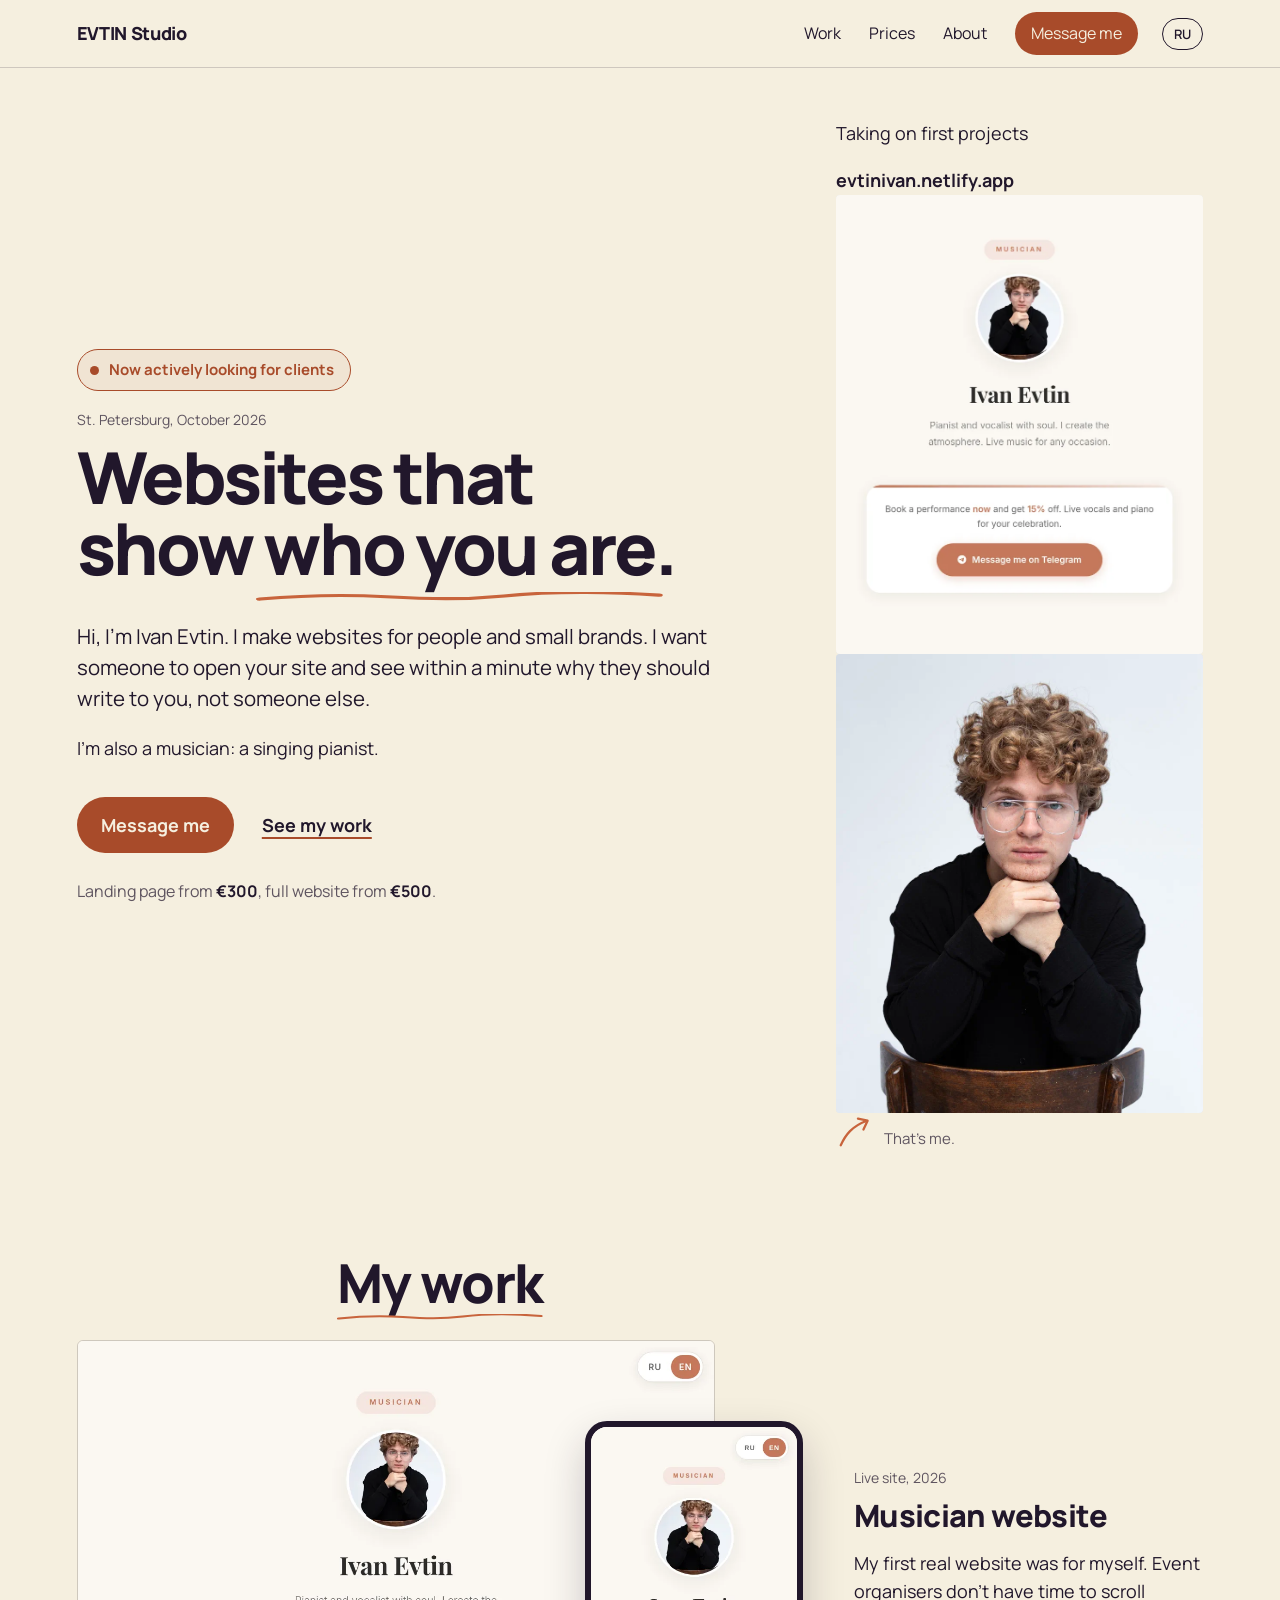
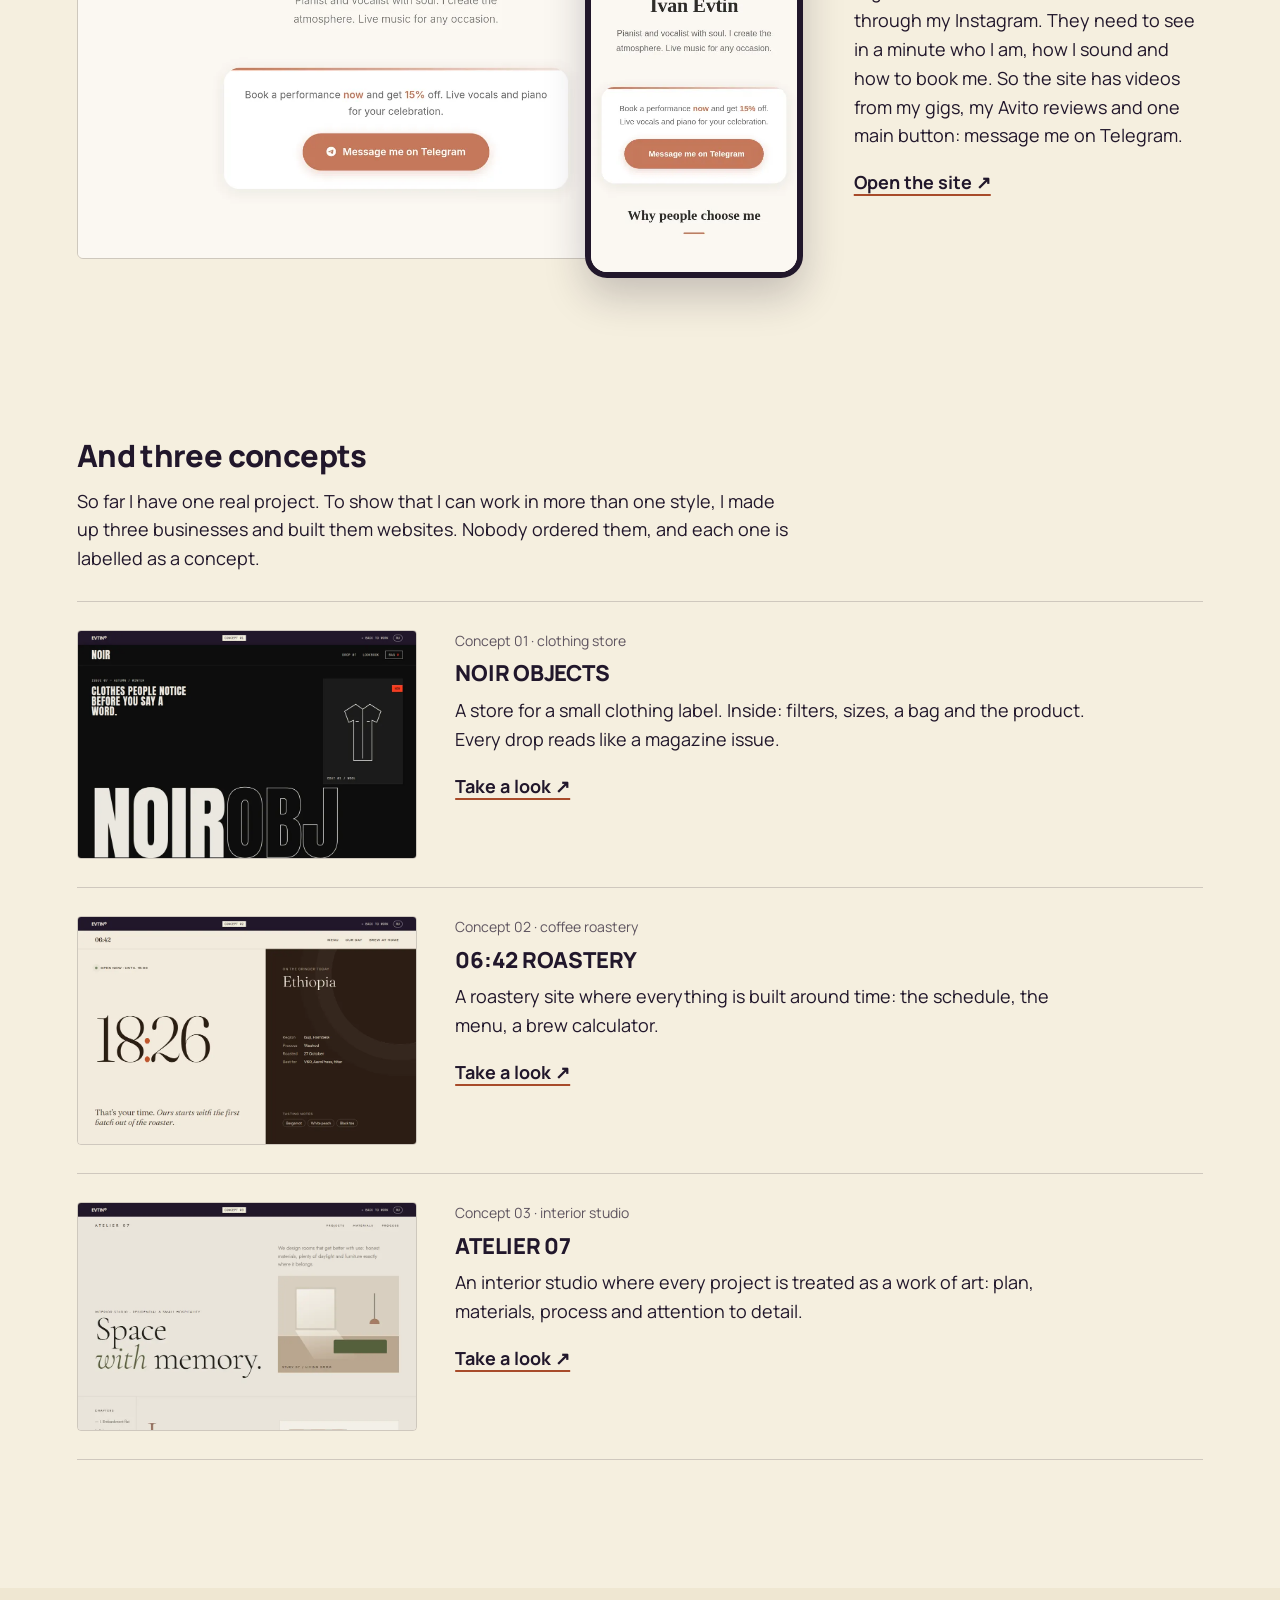
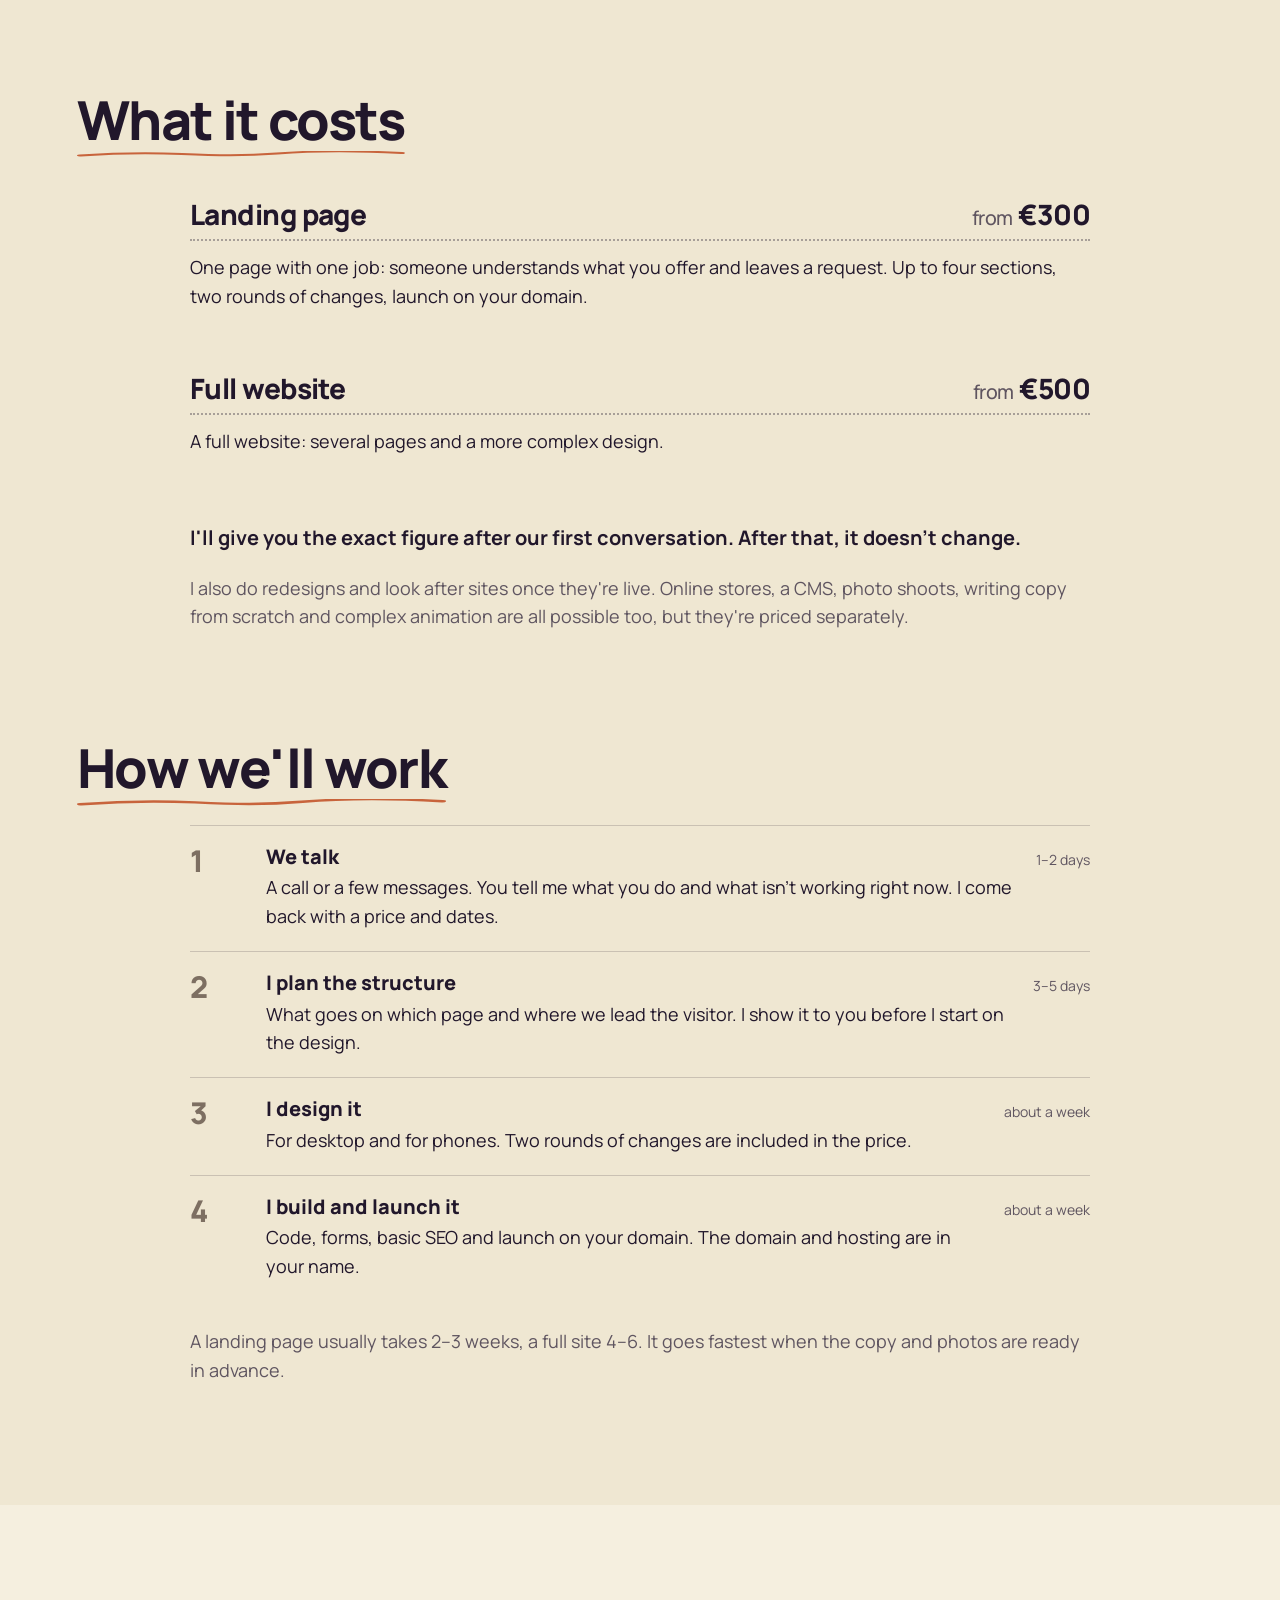
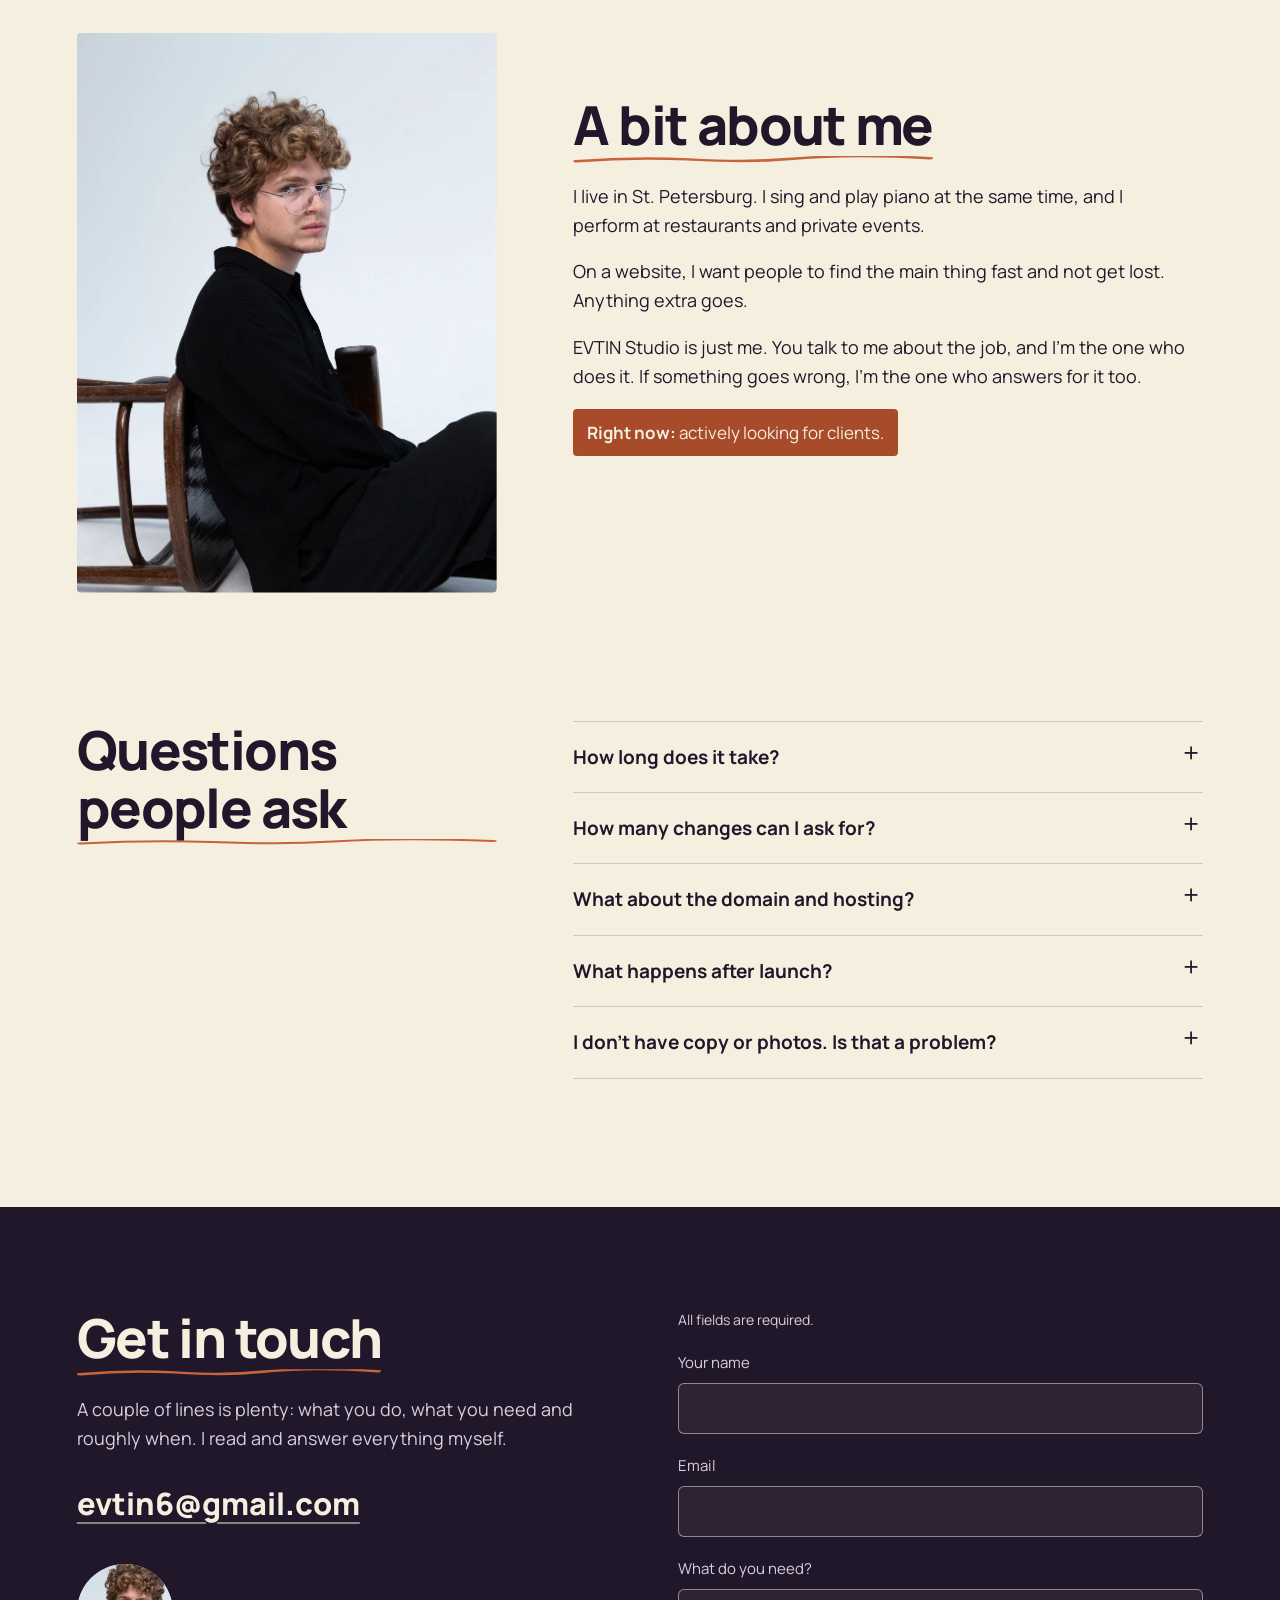
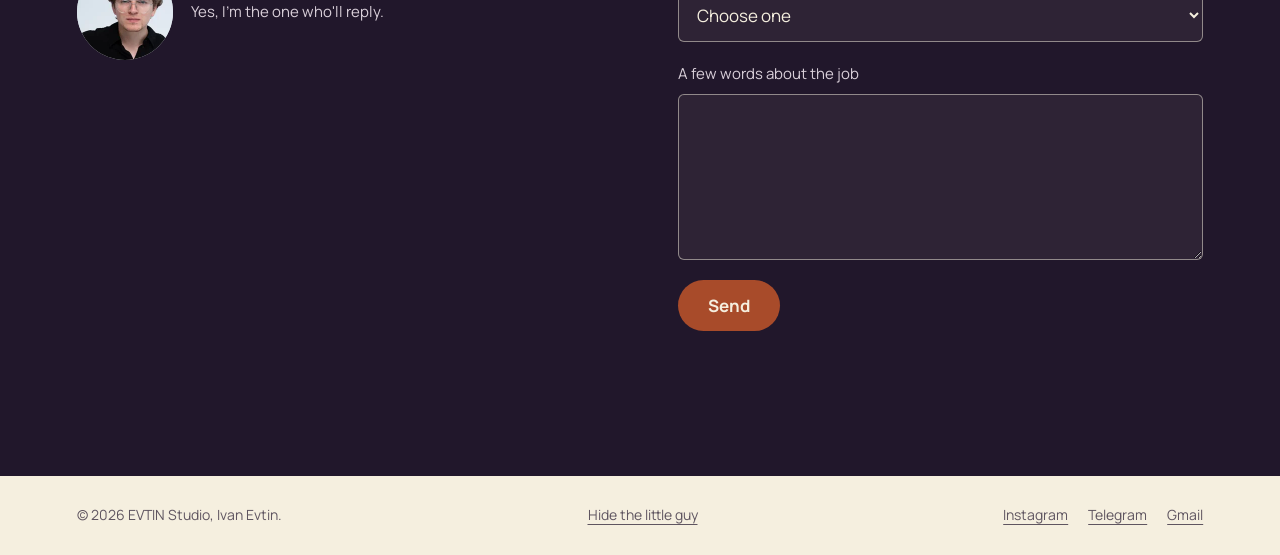
==== index.html @ 1f5f0086 "Merge branch 'claude/studio-audit-fixes' into claude/bold-redesign" ====
<!doctype html>
<html lang="en">
<head>
<meta charset="utf-8"><meta name="viewport" content="width=device-width,initial-scale=1">
<meta name="description" content="Independent web design studio of Ivan Evtin. Landing pages from €300, multi-page websites from €500. I do everything myself, from structure to code.">
<meta name="theme-color" content="#1a1222">
<meta property="og:type" content="website"><meta property="og:site_name" content="EVTIN Studio"><meta property="og:locale" content="en_US"><meta property="og:locale:alternate" content="ru_RU"><meta property="og:title" content="EVTIN Studio — Ivan Evtin"><meta property="og:description" content="Distinctive websites for people and small brands. Strategy, design and code by one person."><meta property="og:url" content="https://evtinstudio.netlify.app/">
<meta property="og:image" content="https://evtinstudio.netlify.app/assets/og.png"><meta property="og:image:width" content="1200"><meta property="og:image:height" content="630"><meta property="og:image:alt" content="EVTIN Studio: Websites that show who you are. Ivan Evtin, web design and development">
<meta name="twitter:card" content="summary_large_image"><meta name="twitter:image" content="https://evtinstudio.netlify.app/assets/og.png">
<link rel="canonical" href="https://evtinstudio.netlify.app/">
<title>EVTIN Studio — Web Design &amp; Landing Pages by Ivan Evtin</title>
<link rel="icon" href="data:image/svg+xml,%3Csvg xmlns='http://www.w3.org/2000/svg' viewBox='0 0 32 32'%3E%3Crect width='32' height='32' rx='6' fill='%2321172b'/%3E%3Ctext x='16' y='23' font-family='Arial' font-weight='800' font-size='20' text-anchor='middle' fill='%23f5efdf'%3EE%3C/text%3E%3C/svg%3E">
<link rel="preload" href="fonts/manrope-normal-latin-cf48e3.woff2" as="font" type="font/woff2" crossorigin>
<link rel="stylesheet" href="styles.css">
<script type="application/ld+json">{"@context":"https://schema.org","@graph":[{"@type":"WebSite","@id":"https://evtinstudio.netlify.app/#website","url":"https://evtinstudio.netlify.app/","name":"EVTIN Studio","inLanguage":"en","publisher":{"@id":"https://evtinstudio.netlify.app/#studio"}},{"@type":"Person","@id":"https://evtinstudio.netlify.app/#ivan","name":"Ivan Evtin","jobTitle":"Web designer and developer","image":"https://evtinstudio.netlify.app/assets/ivan-03.webp","url":"https://evtinstudio.netlify.app/","worksFor":{"@id":"https://evtinstudio.netlify.app/#studio"},"sameAs":["https://www.instagram.com/evtinivan","https://t.me/video_s_meropriyatiy","https://evtinivan.netlify.app/"]},{"@type":"ProfessionalService","@id":"https://evtinstudio.netlify.app/#studio","name":"EVTIN Studio","url":"https://evtinstudio.netlify.app/","image":"https://evtinstudio.netlify.app/assets/og.png","description":"Independent web design studio. Websites and landing pages for people and small brands. Strategy, design and code by one person.","email":"evtin6@gmail.com","founder":{"@id":"https://evtinstudio.netlify.app/#ivan"},"areaServed":"Worldwide","sameAs":["https://www.instagram.com/evtinivan","https://t.me/video_s_meropriyatiy"],"hasOfferCatalog":{"@type":"OfferCatalog","name":"Web design services","itemListElement":[{"@type":"Offer","name":"Landing page","priceSpecification":[{"@type":"PriceSpecification","minPrice":300,"priceCurrency":"EUR"},{"@type":"PriceSpecification","minPrice":30000,"priceCurrency":"RUB"}],"itemOffered":{"@type":"Service","name":"Landing page design and development"}},{"@type":"Offer","name":"Full website","priceSpecification":[{"@type":"PriceSpecification","minPrice":500,"priceCurrency":"EUR"},{"@type":"PriceSpecification","minPrice":50000,"priceCurrency":"RUB"}],"itemOffered":{"@type":"Service","name":"Website design and development"}}]}}]}</script>
</head>
<body>
<a class="skip" href="#top" data-i18n="nav.skip">Skip to content</a>
<header class="topbar">
<a class="brand" href="#top">EVTIN Studio</a>
<nav class="nav" id="nav" aria-label="Main menu" data-i18n-aria="nav.aria">
<a href="#work" data-i18n="nav.work">Work</a><a href="#prices" data-i18n="nav.pricing">Prices</a><a href="#about" data-i18n="nav.about">About</a>
<a class="nav-cta" href="#contact" data-i18n="nav.contact">Message me</a>
</nav>
<div class="top-actions"><button class="lang" type="button" data-lang-toggle aria-label="RU — Русская версия" lang="ru">RU</button>
<button class="burger" type="button" aria-label="Menu" data-i18n-aria="nav.burger" aria-expanded="false" aria-controls="nav"><span></span><span></span></button></div>
</header>
<main id="top" tabindex="-1">

<section class="intro">
<div class="intro-text">
<p class="hire" data-i18n="hero.hire">Now actively looking for clients</p>
<p class="dateline" data-i18n="hero.date">St. Petersburg, October 2026</p>
<h1 data-i18n="hero.title">Websites that show <span class="scrib">who you are</span>.</h1>
<p class="lead" data-i18n="hero.p1">Hi, I'm Ivan Evtin. I make websites for people and small brands. I want someone to open your site and see within a minute why they should write to you, not someone else.</p>
<p data-i18n="hero.p2">I'm also a musician: a singing pianist.</p>
<p class="actions"><a class="btn" href="#contact" data-i18n="hero.cta">Message me</a><a class="textlink" href="#work" data-i18n="hero.link">See my work</a></p>
<p class="price-line" data-i18n="hero.price">Landing page from <span data-eur="300" data-rub="30000">€300</span>, full website from <span data-eur="500" data-rub="50000">€500</span>.</p>
</div>
<figure class="intro-photo">
<p class="chip-live" data-i18n="hero.chip">Taking on first projects</p>
<div class="float-win" aria-hidden="true"><span class="fw-bar"><i></i><i></i><i></i><b>evtinivan.netlify.app</b></span><img src="assets/case-musician.webp" alt="" width="1200" height="975" loading="lazy"></div>
<img src="assets/ivan-03.webp" alt="Ivan Evtin, web designer and developer" data-i18n-alt="hero.alt" width="853" height="1280" fetchpriority="high">
<figcaption data-i18n="hero.cap">That's me.</figcaption>
</figure>
</section>

<section class="work" id="work">
<h2><span class="ht" data-i18n="work.title">My work</span></h2>
<article class="case">
<a class="case-shot" href="https://evtinivan.netlify.app/" target="_blank" rel="noopener" tabindex="-1" aria-hidden="true"><img class="shot-desk" src="assets/case-musician.webp" alt="" width="1200" height="975" loading="lazy"><img class="shot-phone" src="assets/case-musician-phone.webp" alt="" width="390" height="844" loading="lazy"></a>
<div class="case-text">
<p class="note" data-i18n="work.real">Live site, 2026</p>
<h3 data-i18n="work.music.t">Musician website</h3>
<p data-i18n="work.music">My first real website was for myself. Event organisers don't have time to scroll through my Instagram. They need to see in a minute who I am, how I sound and how to book me. So the site has videos from my gigs, my Avito reviews and one main button: message me on Telegram.</p>
<a class="textlink" href="https://evtinivan.netlify.app/" target="_blank" rel="noopener" data-i18n="work.open">Open the site ↗︎</a>
</div>
</article>

<div class="tries">
<div class="tries-head">
<h3 data-i18n="tries.title">And three concepts</h3>
<p data-i18n="tries.text">So far I have one real project. To show that I can work in more than one style, I made up three businesses and built them websites. Nobody ordered them, and each one is labelled as a concept.</p>
</div>
<ul class="try-list" role="list">
<li><a class="try-shot" href="concept-noir.html" tabindex="-1" aria-hidden="true"><img src="assets/concept-noir.webp" alt="" width="960" height="645" loading="lazy"></a><div><p class="note"><span data-i18n="work.concept">Concept</span> 01 · <span data-i18n="tries.noir">clothing store</span></p><h4 id="t-noir">NOIR OBJECTS</h4><p data-i18n="work.noir">A store for a small clothing label. Inside: filters, sizes, a bag and the product. Every drop reads like a magazine issue.</p><a href="concept-noir.html" class="textlink" id="v-noir" aria-labelledby="v-noir t-noir" data-i18n="work.view">Take a look ↗︎</a></div></li>
<li><a class="try-shot" href="concept-0642.html" tabindex="-1" aria-hidden="true"><img src="assets/concept-0642.webp" alt="" width="960" height="645" loading="lazy"></a><div><p class="note"><span data-i18n="work.concept">Concept</span> 02 · <span data-i18n="tries.coffee">coffee roastery</span></p><h4 id="t-coffee">06:42 ROASTERY</h4><p data-i18n="work.coffee">A roastery site where everything is built around time: the schedule, the menu, a brew calculator.</p><a href="concept-0642.html" class="textlink" id="v-coffee" aria-labelledby="v-coffee t-coffee" data-i18n="work.view">Take a look ↗︎</a></div></li>
<li><a class="try-shot" href="concept-atelier07.html" tabindex="-1" aria-hidden="true"><img src="assets/concept-atelier07.webp" alt="" width="960" height="645" loading="lazy"></a><div><p class="note"><span data-i18n="work.concept">Concept</span> 03 · <span data-i18n="tries.atelier">interior studio</span></p><h4 id="t-atelier">ATELIER 07</h4><p data-i18n="work.atelier">An interior studio where every project is treated as a work of art: plan, materials, process and attention to detail.</p><a href="concept-atelier07.html" class="textlink" id="v-atelier" aria-labelledby="v-atelier t-atelier" data-i18n="work.view">Take a look ↗︎</a></div></li>
</ul>
</div>
</section>

<section class="prices" id="prices">
<h2 data-i18n="price.title">What it costs</h2>
<div class="price-rows">
<div class="price-row"><h3><span data-i18n="price.landing.t">Landing page</span> <span class="amount"><span data-i18n="price.from">from</span> <span data-eur="300" data-rub="30000">€300</span></span></h3><p data-i18n="price.landing.d">One page with one job: someone understands what you offer and leaves a request. Up to four sections, two rounds of changes, launch on your domain.</p></div>
<div class="price-row"><h3><span data-i18n="price.site.t">Full website</span> <span class="amount"><span data-i18n="price.from">from</span> <span data-eur="500" data-rub="50000">€500</span></span></h3><p data-i18n="price.site.d">A full website: several pages and a more complex design.</p></div>
</div>
<p class="price-promise" data-i18n="price.promise">I'll give you the exact figure after our first conversation. After that, it doesn't change.</p>
<p class="muted" data-i18n="price.more">I also do redesigns and look after sites once they're live. Online stores, a CMS, photo shoots, writing copy from scratch and complex animation are all possible too, but they're priced separately.</p>

<h2 class="process-title" id="process" data-i18n="process.title">How we'll work</h2>
<ol class="steps" role="list">
<li><h3 data-i18n="process.one.t">We talk</h3><p data-i18n="process.one.d">A call or a few messages. You tell me what you do and what isn't working right now. I come back with a price and dates.</p><p class="note" data-i18n="process.one.time">1–2 days</p></li>
<li><h3 data-i18n="process.two.t">I plan the structure</h3><p data-i18n="process.two.d">What goes on which page and where we lead the visitor. I show it to you before I start on the design.</p><p class="note" data-i18n="process.two.time">3–5 days</p></li>
<li><h3 data-i18n="process.three.t">I design it</h3><p data-i18n="process.three.d">For desktop and for phones. Two rounds of changes are included in the price.</p><p class="note" data-i18n="process.three.time">about a week</p></li>
<li><h3 data-i18n="process.four.t">I build and launch it</h3><p data-i18n="process.four.d">Code, forms, basic SEO and launch on your domain. The domain and hosting are in your name.</p><p class="note" data-i18n="process.four.time">about a week</p></li>
</ol>
<p class="muted" data-i18n="process.note">A landing page usually takes 2–3 weeks, a full site 4–6. It goes fastest when the copy and photos are ready in advance.</p>
</section>

<section class="about" id="about">
<figure class="about-photo"><img src="assets/ivan-02.webp" alt="Ivan Evtin sitting on the floor next to a chair" data-i18n-alt="about.alt" width="853" height="1280" loading="lazy"></figure>
<div class="about-text">
<h2 data-i18n="about.title">A bit about me</h2>
<p data-i18n="about.one">I live in St. Petersburg. I sing and play piano at the same time, and I perform at restaurants and private events.</p>
<p data-i18n="about.two">On a website, I want people to find the main thing fast and not get lost. Anything extra goes.</p>
<p data-i18n="about.three">EVTIN Studio is just me. You talk to me about the job, and I'm the one who does it. If something goes wrong, I'm the one who answers for it too.</p>
<p class="now" data-i18n="about.now"><strong>Right now:</strong> actively looking for clients.</p>
<p class="links"><a href="https://www.instagram.com/evtinivan" target="_blank" rel="noopener">Instagram ↗︎</a><a href="https://t.me/video_s_meropriyatiy" target="_blank" rel="noopener">Telegram ↗︎</a><a href="https://evtinivan.netlify.app/" target="_blank" rel="noopener" data-i18n="about.music">Music site ↗︎</a></p>
</div>
</section>

<section class="faq" id="faq">
<h2 data-i18n="faq.title">Questions people ask</h2>
<div class="faq-list">
<details><summary data-i18n="faq.time.q">How long does it take?</summary><p data-i18n="faq.time.a">A landing page usually takes 2–3 weeks, a full website 4–6. I'll give you exact dates together with the price. It mostly depends on how quickly the copy and photos are ready.</p></details>
<details><summary data-i18n="faq.rev.q">How many changes can I ask for?</summary><p data-i18n="faq.rev.a">Two rounds of changes at the design stage. That's usually enough, because we agree on the structure first. If you need more, I'll tell you the price up front.</p></details>
<details><summary data-i18n="faq.host.q">What about the domain and hosting?</summary><p data-i18n="faq.host.a">Both go in your name, so everything belongs to you. I set it all up and launch the site on your domain. For a small site, hosting usually costs nothing or close to it.</p></details>
<details><summary data-i18n="faq.support.q">What happens after launch?</summary><p data-i18n="faq.support.a">If you need it, I can keep making fixes, adding sections and improving the site. That isn't part of the website price. We agree on it separately, per task or per month.</p></details>
<details><summary data-i18n="faq.copy.q">I don't have copy or photos. Is that a problem?</summary><p data-i18n="faq.copy.a">No. I'll tell you what's needed and in what order. I can write the copy myself, but that's priced separately.</p></details>
</div>
</section>

<section class="contact" id="contact">
<div class="contact-text">
<h2 data-i18n="contact.title">Get in touch</h2>
<p data-i18n="contact.text">A couple of lines is plenty: what you do, what you need and roughly when. I read and answer everything myself.</p>
<p class="mail"><a href="mailto:evtin6@gmail.com">evtin6@gmail.com</a></p>
<figure class="contact-photo"><img src="assets/ivan-01-avatar.webp" alt="" width="192" height="192" loading="lazy"><figcaption data-i18n="contact.cap">Yes, I'm the one who'll reply.</figcaption></figure>
</div>
<form id="contact-form" action="https://formspree.io/f/mnpagjqg" method="POST">
<p class="form-req" data-i18n="form.req">All fields are required.</p>
<label><span data-i18n="form.name">Your name</span><input name="name" autocomplete="name" maxlength="100" required></label>
<label><span data-i18n="form.email">Email</span><input type="email" name="email" autocomplete="email" maxlength="254" required></label>
<label><span data-i18n="form.type">What do you need?</span><select name="project_type" required><option value="" disabled selected data-i18n="form.choose">Choose one</option><option value="Website from scratch" data-i18n="form.website">A website from scratch</option><option value="Redesign" data-i18n="form.redesign">A redesign</option><option value="Landing page" data-i18n="form.landing">A landing page</option><option value="Support / development" data-i18n="form.support">Help with an existing site</option></select></label>
<label><span data-i18n="form.message">A few words about the job</span><textarea name="message" rows="6" maxlength="5000" required></textarea></label>
<div hidden><input type="text" name="_gotcha" tabindex="-1" autocomplete="off"></div>
<input type="hidden" name="_subject" value="New enquiry — EVTIN Studio">
<button type="submit" data-i18n="form.submit">Send</button>
<p class="form-status" id="form-status" role="status" aria-live="polite"></p>
</form>
</section>
</main>
<footer><p data-i18n="foot.copy">© 2026 EVTIN Studio, Ivan Evtin.</p><p><button class="buddy-toggle" type="button" data-buddy-toggle hidden><span class="b-off" data-i18n="foot.buddy.hide">Hide the little guy</span><span class="b-on" data-i18n="foot.buddy.show">Bring back the little guy</span></button></p><p class="foot-links"><a href="https://www.instagram.com/evtinivan" target="_blank" rel="noopener">Instagram</a><a href="https://t.me/video_s_meropriyatiy" target="_blank" rel="noopener">Telegram</a><a href="mailto:evtin6@gmail.com">Gmail</a></p></footer>
<script src="script.js"></script>
<script src="buddy.js" defer></script>
</body></html>
---- styles.css ----
/* Manrope, self-hosted (SIL OFL). The concept pages load all families from fonts.css. */
/* cyrillic-ext */
@font-face {
  font-family: 'Manrope';
  font-style: normal;
  font-weight: 600;
  font-display: swap;
  src: url(fonts/manrope-normal-cyrillic-ext-ad04e3.woff2) format('woff2');
  unicode-range: U+0460-052F, U+1C80-1C8A, U+20B4, U+2DE0-2DFF, U+A640-A69F, U+FE2E-FE2F;
}
/* cyrillic */
@font-face {
  font-family: 'Manrope';
  font-style: normal;
  font-weight: 600;
  font-display: swap;
  src: url(fonts/manrope-normal-cyrillic-ffb0f3.woff2) format('woff2');
  unicode-range: U+0301, U+0400-045F, U+0490-0491, U+04B0-04B1, U+2116;
}
/* latin-ext */
@font-face {
  font-family: 'Manrope';
  font-style: normal;
  font-weight: 600;
  font-display: swap;
  src: url(fonts/manrope-normal-latin-ext-b4290e.woff2) format('woff2');
  unicode-range: U+0100-02BA, U+02BD-02C5, U+02C7-02CC, U+02CE-02D7, U+02DD-02FF, U+0304, U+0308, U+0329, U+1D00-1DBF, U+1E00-1E9F, U+1EF2-1EFF, U+2020, U+20A0-20AB, U+20AD-20C0, U+2113, U+2C60-2C7F, U+A720-A7FF;
}
/* latin */
@font-face {
  font-family: 'Manrope';
  font-style: normal;
  font-weight: 600;
  font-display: swap;
  src: url(fonts/manrope-normal-latin-cf48e3.woff2) format('woff2');
  unicode-range: U+0000-00FF, U+0131, U+0152-0153, U+02BB-02BC, U+02C6, U+02DA, U+02DC, U+0304, U+0308, U+0329, U+2000-206F, U+20AC, U+2122, U+2191, U+2193, U+2212, U+2215, U+FEFF, U+FFFD;
}
/* cyrillic-ext */
@font-face {
  font-family: 'Manrope';
  font-style: normal;
  font-weight: 800;
  font-display: swap;
  src: url(fonts/manrope-normal-cyrillic-ext-ad04e3.woff2) format('woff2');
  unicode-range: U+0460-052F, U+1C80-1C8A, U+20B4, U+2DE0-2DFF, U+A640-A69F, U+FE2E-FE2F;
}
/* cyrillic */
@font-face {
  font-family: 'Manrope';
  font-style: normal;
  font-weight: 800;
  font-display: swap;
  src: url(fonts/manrope-normal-cyrillic-ffb0f3.woff2) format('woff2');
  unicode-range: U+0301, U+0400-045F, U+0490-0491, U+04B0-04B1, U+2116;
}
/* latin-ext */
@font-face {
  font-family: 'Manrope';
  font-style: normal;
  font-weight: 800;
  font-display: swap;
  src: url(fonts/manrope-normal-latin-ext-b4290e.woff2) format('woff2');
  unicode-range: U+0100-02BA, U+02BD-02C5, U+02C7-02CC, U+02CE-02D7, U+02DD-02FF, U+0304, U+0308, U+0329, U+1D00-1DBF, U+1E00-1E9F, U+1EF2-1EFF, U+2020, U+20A0-20AB, U+20AD-20C0, U+2113, U+2C60-2C7F, U+A720-A7FF;
}
/* latin */
@font-face {
  font-family: 'Manrope';
  font-style: normal;
  font-weight: 800;
  font-display: swap;
  src: url(fonts/manrope-normal-latin-cf48e3.woff2) format('woff2');
  unicode-range: U+0000-00FF, U+0131, U+0152-0153, U+02BB-02BC, U+02C6, U+02DA, U+02DC, U+0304, U+0308, U+0329, U+2000-206F, U+20AC, U+2122, U+2191, U+2193, U+2212, U+2215, U+FEFF, U+FFFD;
}
/* cyrillic-ext */
@font-face {
  font-family: 'Manrope';
  font-style: normal;
  font-weight: 400;
  font-display: swap;
  src: url(fonts/manrope-normal-cyrillic-ext-ad04e3.woff2) format('woff2');
  unicode-range: U+0460-052F, U+1C80-1C8A, U+20B4, U+2DE0-2DFF, U+A640-A69F, U+FE2E-FE2F;
}
/* cyrillic */
@font-face {
  font-family: 'Manrope';
  font-style: normal;
  font-weight: 400;
  font-display: swap;
  src: url(fonts/manrope-normal-cyrillic-ffb0f3.woff2) format('woff2');
  unicode-range: U+0301, U+0400-045F, U+0490-0491, U+04B0-04B1, U+2116;
}
/* latin-ext */
@font-face {
  font-family: 'Manrope';
  font-style: normal;
  font-weight: 400;
  font-display: swap;
  src: url(fonts/manrope-normal-latin-ext-b4290e.woff2) format('woff2');
  unicode-range: U+0100-02BA, U+02BD-02C5, U+02C7-02CC, U+02CE-02D7, U+02DD-02FF, U+0304, U+0308, U+0329, U+1D00-1DBF, U+1E00-1E9F, U+1EF2-1EFF, U+2020, U+20A0-20AB, U+20AD-20C0, U+2113, U+2C60-2C7F, U+A720-A7FF;
}
/* latin */
@font-face {
  font-family: 'Manrope';
  font-style: normal;
  font-weight: 400;
  font-display: swap;
  src: url(fonts/manrope-normal-latin-cf48e3.woff2) format('woff2');
  unicode-range: U+0000-00FF, U+0131, U+0152-0153, U+02BB-02BC, U+02C6, U+02DA, U+02DC, U+0304, U+0308, U+0329, U+2000-206F, U+20AC, U+2122, U+2191, U+2193, U+2212, U+2215, U+FEFF, U+FFFD;
}
/* cyrillic-ext */
@font-face {
  font-family: 'Manrope';
  font-style: normal;
  font-weight: 500;
  font-display: swap;
  src: url(fonts/manrope-normal-cyrillic-ext-ad04e3.woff2) format('woff2');
  unicode-range: U+0460-052F, U+1C80-1C8A, U+20B4, U+2DE0-2DFF, U+A640-A69F, U+FE2E-FE2F;
}
/* cyrillic */
@font-face {
  font-family: 'Manrope';
  font-style: normal;
  font-weight: 500;
  font-display: swap;
  src: url(fonts/manrope-normal-cyrillic-ffb0f3.woff2) format('woff2');
  unicode-range: U+0301, U+0400-045F, U+0490-0491, U+04B0-04B1, U+2116;
}
/* latin-ext */
@font-face {
  font-family: 'Manrope';
  font-style: normal;
  font-weight: 500;
  font-display: swap;
  src: url(fonts/manrope-normal-latin-ext-b4290e.woff2) format('woff2');
  unicode-range: U+0100-02BA, U+02BD-02C5, U+02C7-02CC, U+02CE-02D7, U+02DD-02FF, U+0304, U+0308, U+0329, U+1D00-1DBF, U+1E00-1E9F, U+1EF2-1EFF, U+2020, U+20A0-20AB, U+20AD-20C0, U+2113, U+2C60-2C7F, U+A720-A7FF;
}
/* latin */
@font-face {
  font-family: 'Manrope';
  font-style: normal;
  font-weight: 500;
  font-display: swap;
  src: url(fonts/manrope-normal-latin-cf48e3.woff2) format('woff2');
  unicode-range: U+0000-00FF, U+0131, U+0152-0153, U+02BB-02BC, U+02C6, U+02DA, U+02DC, U+0304, U+0308, U+0329, U+2000-206F, U+20AC, U+2122, U+2191, U+2193, U+2212, U+2215, U+FEFF, U+FFFD;
}
/* cyrillic-ext */
@font-face {
  font-family: 'Manrope';
  font-style: normal;
  font-weight: 700;
  font-display: swap;
  src: url(fonts/manrope-normal-cyrillic-ext-ad04e3.woff2) format('woff2');
  unicode-range: U+0460-052F, U+1C80-1C8A, U+20B4, U+2DE0-2DFF, U+A640-A69F, U+FE2E-FE2F;
}
/* cyrillic */
@font-face {
  font-family: 'Manrope';
  font-style: normal;
  font-weight: 700;
  font-display: swap;
  src: url(fonts/manrope-normal-cyrillic-ffb0f3.woff2) format('woff2');
  unicode-range: U+0301, U+0400-045F, U+0490-0491, U+04B0-04B1, U+2116;
}
/* latin-ext */
@font-face {
  font-family: 'Manrope';
  font-style: normal;
  font-weight: 700;
  font-display: swap;
  src: url(fonts/manrope-normal-latin-ext-b4290e.woff2) format('woff2');
  unicode-range: U+0100-02BA, U+02BD-02C5, U+02C7-02CC, U+02CE-02D7, U+02DD-02FF, U+0304, U+0308, U+0329, U+1D00-1DBF, U+1E00-1E9F, U+1EF2-1EFF, U+2020, U+20A0-20AB, U+20AD-20C0, U+2113, U+2C60-2C7F, U+A720-A7FF;
}
/* latin */
@font-face {
  font-family: 'Manrope';
  font-style: normal;
  font-weight: 700;
  font-display: swap;
  src: url(fonts/manrope-normal-latin-cf48e3.woff2) format('woff2');
  unicode-range: U+0000-00FF, U+0131, U+0152-0153, U+02BB-02BC, U+02C6, U+02DA, U+02DC, U+0304, U+0308, U+0329, U+2000-206F, U+20AC, U+2122, U+2191, U+2193, U+2212, U+2215, U+FEFF, U+FFFD;
}
:root{--ink:#21172b;--paper:#f5efdf;--terra:#a84b2a;--terra-deep:#8c3d21;--terra-soft:#c8643c;--sand:#efe2d0;--muted:#5f5560;--line:rgba(33,23,43,.18);--pad:max(20px,6vw);--scrib:url("data:image/svg+xml,%3Csvg xmlns='http://www.w3.org/2000/svg' viewBox='0 0 200 14' preserveAspectRatio='none'%3E%3Cpath d='M2 9c22-5 41-6 62-3s38 4 58-1 46-6 76-1' fill='none' stroke='%23c8643c' stroke-width='4' stroke-linecap='round'/%3E%3C/svg%3E");--arrow:url("data:image/svg+xml,%3Csvg xmlns='http://www.w3.org/2000/svg' viewBox='0 0 40 34'%3E%3Cpath d='M4 31c6-11 13-19 29-24M24 4l10 3-5 9' fill='none' stroke='%23c8643c' stroke-width='2.4' stroke-linecap='round' stroke-linejoin='round'/%3E%3C/svg%3E")}
*{box-sizing:border-box}
html{scroll-behavior:smooth;scroll-padding-top:84px}
body{margin:0;background:var(--paper);color:var(--ink);font:18px/1.6 Manrope,Arial,sans-serif;-webkit-font-smoothing:antialiased}
img{max-width:100%;height:auto;display:block}
a{color:inherit}
p{margin:0 0 1em}
h1,h2,h3,h4{margin:0;font-weight:800;line-height:1.08}
:focus-visible{outline:3px solid var(--ink);outline-offset:3px;border-radius:2px}
.contact :focus-visible{outline-color:var(--paper)}
.skip{position:absolute;left:12px;top:-60px;z-index:50;background:var(--ink);color:var(--paper);padding:10px 14px;border-radius:6px}
.skip:focus{top:12px}

.topbar{position:sticky;top:0;z-index:20;height:68px;padding:0 var(--pad);display:flex;align-items:center;justify-content:space-between;gap:24px;background:rgba(245,239,223,.97);border-bottom:1px solid var(--line)}
.brand{font-weight:800;font-size:18px;letter-spacing:-.02em;text-decoration:none}
.nav{display:flex;align-items:center;gap:28px;margin-left:auto;font-size:16px}
.nav a{text-decoration:none}
.nav a:hover{text-decoration:underline;text-decoration-color:var(--terra);text-decoration-thickness:2px;text-underline-offset:6px}
.nav .nav-cta{background:var(--terra);color:var(--paper);padding:9px 16px;border-radius:999px}
.nav .nav-cta:hover{text-decoration:none;background:var(--terra-deep)}
.top-actions{display:flex;align-items:center;gap:10px}
.lang{font:600 13px Manrope,Arial,sans-serif;background:none;border:1.5px solid var(--ink);border-radius:999px;padding:6px 11px;color:var(--ink);cursor:pointer}
.burger{display:none}

section{padding:0 var(--pad)}
h2{font-size:clamp(32px,4.2vw,54px);letter-spacing:-.03em;margin-bottom:28px}
.note,.dateline{font-size:14px;color:var(--muted);margin-bottom:10px}
.muted{color:var(--muted)}
.textlink{font-weight:700;text-decoration:underline;text-decoration-color:var(--terra);text-decoration-thickness:2px;text-underline-offset:5px}
.textlink:hover{text-decoration-color:var(--ink)}
.btn{display:inline-block;background:var(--terra);color:var(--paper);font-weight:700;padding:14px 24px;border-radius:999px;text-decoration:none}
.btn:hover{background:var(--terra-deep)}

.intro{display:grid;grid-template-columns:minmax(0,1.3fr) minmax(0,.7fr);gap:6vw;align-items:center;padding-top:clamp(32px,4vw,64px);padding-bottom:clamp(64px,8vw,120px);max-width:1440px;margin:0 auto}
.intro h1{font-size:clamp(40px,5.6vw,84px);letter-spacing:-.04em;line-height:1;max-width:13ch;margin:6px 0 36px}
.scrib{position:relative;white-space:nowrap}
.scrib::after{content:"";position:absolute;left:-2%;right:-2%;bottom:-.08em;height:.16em;background:var(--scrib) center/100% 100% no-repeat}
.intro p{max-width:34em}
.intro .lead{font-size:clamp(19px,1.6vw,22px);line-height:1.5}
.actions{display:flex;flex-wrap:wrap;align-items:center;gap:14px 28px;margin:34px 0 26px}
.price-line{font-size:16px;color:var(--muted)}
.price-line span{color:var(--ink);font-weight:700}
.intro-photo{margin:0;position:relative}
.intro-photo img{width:100%;aspect-ratio:4/5;object-fit:cover;object-position:50% 25%;border-radius:4px;background:#dfe3e6}
.intro-photo figcaption{font-size:15px;color:var(--muted);margin-top:14px;padding-left:48px;position:relative}
.intro-photo figcaption::before{content:"";position:absolute;left:0;top:-12px;width:38px;height:32px;background:var(--arrow) no-repeat;transform:rotate(-4deg)}

.work{max-width:1440px;margin:0 auto;padding-bottom:clamp(72px,10vw,150px)}
.work>h2{text-align:center;width:calc((100% - clamp(28px,4vw,64px))*.675)}
.case{display:grid;grid-template-columns:minmax(0,1.35fr) minmax(0,.65fr);gap:clamp(28px,4vw,64px);align-items:center}
.case-shot{display:block;position:relative;padding:0 12% 9% 0}
.shot-desk{width:100%;border:1px solid var(--line);border-radius:6px}
.shot-phone{position:absolute;right:0;bottom:0;width:30%;border:6px solid var(--ink);border-radius:22px;box-shadow:0 18px 40px rgba(33,23,43,.22)}
.case h3{font-size:clamp(26px,2.4vw,34px);letter-spacing:-.02em;margin-bottom:16px}
.tries{margin-top:clamp(72px,9vw,130px)}
.tries-head{max-width:40em;margin-bottom:28px}
.tries h3{font-size:clamp(24px,2.4vw,32px);letter-spacing:-.02em;margin-bottom:14px}
.try-list{list-style:none;margin:0;padding:0}
.try-list li{display:grid;grid-template-columns:minmax(0,340px) minmax(0,1fr);gap:clamp(20px,3vw,44px);padding:28px 0;border-top:1px solid var(--line);align-items:start}
.try-list li:last-child{border-bottom:1px solid var(--line)}
.try-shot{display:block;border-radius:4px;overflow:hidden;border:1px solid var(--line)}
.try-shot img{width:100%;height:auto;transition:transform .4s ease}
.try-shot:hover img{transform:scale(1.03)}
.try-list h4{font-size:22px;letter-spacing:-.01em;margin-bottom:10px}
.try-list p:not(.note){max-width:36em}

.prices{background:#efe7d2;padding-top:clamp(64px,8vw,120px);padding-bottom:clamp(64px,8vw,120px)}
.prices>*{max-width:900px;margin-left:auto;margin-right:auto}
.price-rows{margin-bottom:26px}
.price-row{padding:22px 0}
.price-row h3{display:flex;align-items:baseline;gap:16px;font-size:clamp(22px,2.2vw,28px);letter-spacing:-.02em;padding-bottom:10px;margin-bottom:12px;border-bottom:2px dotted rgba(33,23,43,.35)}
.price-row .amount{margin-left:auto;white-space:nowrap}
.price-row .amount>span:first-child{font-weight:500;font-size:.7em;color:var(--muted)}
.price-promise{font-weight:700;font-size:20px}
.process-title{margin-top:clamp(64px,7vw,100px)}
.steps{list-style:none;counter-reset:s;margin-top:0;margin-bottom:26px;padding:0}
.steps li{counter-increment:s;display:grid;grid-template-columns:56px minmax(0,1fr) auto;column-gap:20px;padding:20px 0;border-top:1px solid var(--line)}
.steps li::before{content:counter(s);grid-row:1/3;font-weight:800;font-size:30px;line-height:1;color:var(--terra)}
.steps h3{font-size:20px;margin-bottom:6px;grid-column:2}
.steps p{grid-column:2;margin:0}
.steps .note{grid-column:3;grid-row:1;margin:3px 0 0;white-space:nowrap}

.about{display:grid;grid-template-columns:minmax(0,.8fr) minmax(0,1.2fr);gap:clamp(28px,6vw,96px);align-items:center;max-width:1440px;margin:0 auto;padding-top:clamp(72px,10vw,150px);padding-bottom:clamp(72px,10vw,150px)}
.about-photo{margin:0}
.about-photo img{width:100%;aspect-ratio:3/4;object-fit:cover;object-position:40% 30%;border-radius:4px;background:#dfe3e6}
.about-text{max-width:34em}
.about-text p{font-size:clamp(18px,1.4vw,20px)}
.now{display:inline-block;background:#efe7d2;padding:10px 14px;border-radius:4px;font-size:17px!important}
.links{display:flex;flex-wrap:wrap;gap:12px 26px;margin-top:10px}
.links a{font-weight:700;text-decoration:underline;text-decoration-color:var(--terra);text-decoration-thickness:2px;text-underline-offset:5px}

.faq{display:grid;grid-template-columns:minmax(0,.8fr) minmax(0,1.2fr);gap:clamp(20px,6vw,96px);max-width:1440px;margin:0 auto;padding-bottom:clamp(72px,10vw,140px)}
.faq>h2{align-self:start}
.faq-list{border-top:1px solid var(--line)}
.faq details{border-bottom:1px solid var(--line)}
.faq summary{cursor:pointer;list-style:none;padding:20px 40px 20px 0;font-weight:700;font-size:19px;position:relative}
.faq summary::-webkit-details-marker{display:none}
.faq summary::after{content:"+" / "";position:absolute;right:4px;top:14px;font-size:28px;font-weight:400;line-height:1.2}
.faq details[open] summary::after{content:"–" / ""}
.faq details p{margin:0 0 22px;max-width:40em;color:var(--muted)}

.contact{background:var(--ink);color:var(--paper);display:grid;grid-template-columns:minmax(0,1fr) minmax(0,1fr);gap:clamp(36px,6vw,96px);padding-top:clamp(64px,8vw,120px);padding-bottom:clamp(64px,8vw,120px)}
.contact-text p{max-width:30em;color:#d9cfd9}
.mail{font-size:clamp(22px,2.4vw,32px);font-weight:800;margin:26px 0 36px}
.mail a{color:var(--paper);text-decoration:underline;text-decoration-color:rgba(245,239,223,.5);text-decoration-thickness:2px;text-underline-offset:7px}
.contact-photo{margin:0;display:flex;align-items:center;gap:18px}
.contact-photo img{width:96px;height:96px;object-fit:cover;object-position:50% 20%;border-radius:50%;background:#dfe3e6}
.contact-photo figcaption{font-size:15px;color:#d9cfd9}
form{display:grid;gap:20px;align-content:start}
label{display:grid;gap:8px;font-size:15px;color:#d9cfd9}
input,select,textarea{font:17px Manrope,Arial,sans-serif;color:var(--paper);background:rgba(245,239,223,.06);border:1px solid rgba(245,239,223,.5);border-radius:6px;padding:13px 14px;width:100%}
select option{color:var(--ink)}
textarea{resize:vertical}
input:focus,select:focus,textarea:focus{border-color:var(--paper)}
form button{justify-self:start;font:700 17px Manrope,Arial,sans-serif;background:var(--terra);color:var(--paper);border:0;border-radius:999px;padding:14px 30px;cursor:pointer}
form button:hover{background:var(--terra-deep)}
form button[aria-disabled=true]{opacity:.6;cursor:progress}
main:focus{outline:none}
.form-req{margin:0;font-size:14px;color:#d9cfd9}
.form-status{margin:0;min-height:1.5em;font-size:15px}
.form-status.ok{color:var(--paper)}
.form-status.err{color:#ffb0a8}

footer{padding:28px var(--pad);display:flex;flex-wrap:wrap;justify-content:space-between;gap:12px 24px;font-size:14px;color:var(--muted)}
footer p{margin:0}
.foot-links{display:flex;gap:20px}
.foot-links a{text-decoration:underline;text-underline-offset:4px}

.nf{min-height:100vh;display:flex;flex-direction:column;justify-content:center;padding:40px var(--pad);max-width:900px}
.nf h1{font-size:clamp(36px,5vw,64px);letter-spacing:-.03em;margin-bottom:20px}
.nf .btn{margin-top:16px}

@media (max-width:980px){
.intro,.about,.faq,.contact{grid-template-columns:1fr}
.intro-photo{max-width:420px}
.about-photo{max-width:460px}
.case{grid-template-columns:1fr}
.work>h2{width:auto;display:block}
}
@media (max-width:850px){
.burger{display:inline-flex;flex-direction:column;justify-content:center;gap:6px;width:44px;height:44px;padding:0 11px;background:none;border:1.5px solid var(--ink);border-radius:50%;cursor:pointer}
.burger span{display:block;height:2px;background:var(--ink);transition:transform .2s}
.burger[aria-expanded=true] span:first-child{transform:translateY(4px) rotate(45deg)}
.burger[aria-expanded=true] span:last-child{transform:translateY(-4px) rotate(-45deg)}
.nav{display:none;position:absolute;left:0;right:0;top:68px;flex-direction:column;align-items:flex-start;gap:0;padding:8px var(--pad) 24px;background:var(--paper);border-bottom:1px solid var(--line);font-size:20px}
.nav.open{display:flex}
.nav a{padding:12px 0}
.nav .nav-cta{margin-top:10px;padding:12px 20px}
}
@media (max-width:640px){
body{font-size:17px}
.intro{padding-top:28px;gap:36px}
.intro h1{margin-bottom:26px}
.try-list li{grid-template-columns:1fr}
.steps li{grid-template-columns:40px minmax(0,1fr)}
.steps li::before{font-size:24px}
.steps .note{grid-column:2;grid-row:auto;margin-top:8px}
.price-row h3{flex-wrap:wrap;gap:4px 12px}
footer{flex-direction:column}
}
@media (prefers-reduced-motion:reduce){html{scroll-behavior:auto}*,*::before,*::after{transition:none!important;animation:none!important}}

/* Terracotta badge and hand-drawn reveals (motion only when the visitor allows it) */
.hire{position:relative;display:inline-flex;align-items:center;gap:10px;margin:0 0 18px;padding:8px 16px 8px 12px;border:1.5px solid var(--terra);border-radius:999px;color:var(--terra);font-weight:700;font-size:15px;background:rgba(168,75,42,.06)}
.hire::before{content:"";width:9px;height:9px;border-radius:50%;background:var(--terra)}
.hire::after{content:"";position:absolute;left:12px;top:50%;width:9px;height:9px;margin-top:-4.5px;border-radius:50%;background:var(--terra);opacity:0;animation:pulse 2s ease-out infinite}
@keyframes pulse{0%{opacity:.45;transform:scale(1)}70%,100%{opacity:0;transform:scale(3.6)}}
.now{background:var(--terra)!important;color:var(--paper)}
@media (prefers-reduced-motion:no-preference){
.intro h1,.intro .lead,.intro p,.intro .hire{animation:rise .8s cubic-bezier(.2,.7,.2,1) both}
.intro .hire{animation-delay:.05s}.intro h1{animation-delay:.15s}.intro .lead{animation-delay:.35s}.intro .lead~p{animation-delay:.45s}
@keyframes rise{from{opacity:0;transform:translateY(18px)}to{opacity:1;transform:none}}
.scrib::after{clip-path:inset(0 100% 0 0);animation:draw .9s .9s cubic-bezier(.6,.1,.3,1) forwards}
@keyframes draw{to{clip-path:inset(0 0 0 0)}}
.intro-photo img{animation:settle 1.1s .2s cubic-bezier(.2,.7,.2,1) both}
@keyframes settle{from{opacity:0;transform:translateY(24px) rotate(2.5deg) scale(.97)}to{opacity:1;transform:none}}
.intro-photo figcaption::before{clip-path:inset(100% 0 0 0);animation:draw .6s 1.7s ease-out forwards}
.intro-photo figcaption{animation:rise .6s 1.9s both}
main h2{position:relative;display:inline-block}
main h2::after,.work>h2 .ht::after{content:"";position:absolute;left:0;bottom:-.18em;width:100%;height:.14em;background:var(--scrib) center/100% 100% no-repeat;clip-path:inset(0 100% 0 0);transition:clip-path .8s cubic-bezier(.6,.1,.3,1) .15s}
main h2.in::after,.work>h2.in .ht::after{clip-path:inset(0 0 0 0)}
.work>h2 .ht{position:relative;display:inline-block}
.work>h2::after{display:none}
}

/* Motion set 2: process line, depth on work, magnetic buttons */
@media (prefers-reduced-motion:no-preference){
.steps{position:relative}
.steps::after{content:"";position:absolute;left:9px;top:24px;bottom:24px;width:2px;background:var(--terra-soft);transform-origin:top;transform:scaleY(var(--p,0))}
.steps li::before{color:#7d6f62;transition:color .3s,transform .4s cubic-bezier(.3,1.6,.5,1);background:#efe7d2;position:relative;z-index:1;align-self:start;padding-bottom:6px}
.steps li.on::before{color:var(--terra);transform:scale(1.25)}
.try-list li{opacity:0;transform:translateY(40px) rotate(-1.2deg);transition:opacity .7s ease,transform .9s cubic-bezier(.2,.7,.2,1)}
.try-list li.in{opacity:1;transform:none}
.try-list li:nth-child(2){transition-delay:.08s}.try-list li:nth-child(3){transition-delay:.16s}
.shot-phone{transform:translateY(var(--py,0px));will-change:transform}
.btn,.nav-cta,form button{transition:background .2s,transform .25s cubic-bezier(.3,1.4,.5,1)}
}
/* Buddy: a small doodle Ivan walking along the bottom edge (buddy.js) */
.buddy{position:fixed;left:0;bottom:2px;z-index:40;width:60px;height:83px;pointer-events:none;will-change:transform;transition:opacity .4s,visibility 0s}
.buddy.away{opacity:0;visibility:hidden;transition:opacity .4s,visibility 0s .4s}
.buddy.away *{animation-play-state:paused}
.buddy svg{width:100%;height:100%;overflow:visible;pointer-events:auto;cursor:pointer}
@media (hover:none){.buddy svg{pointer-events:none}}
.buddy.away svg{pointer-events:none}
.b-jump{width:100%;height:100%}
.b-flip{transform-origin:32px 0;transition:transform .18s}
.buddy.left .b-flip{transform:scaleX(-1)}
.buddy .leg,.buddy .arm,.buddy .frame,.buddy .mouth,.buddy .keys path{fill:none;stroke:var(--ink);stroke-width:2.6;stroke-linecap:round;stroke-linejoin:round}
.buddy .jacket{fill:var(--terra);stroke:var(--ink);stroke-width:2.4;stroke-linejoin:round}
.buddy .face{fill:var(--paper);stroke:var(--ink);stroke-width:2.4}
.buddy .curls{fill:var(--ink)}
.buddy .lens{fill:#fff;stroke:var(--ink);stroke-width:2}
.buddy .eyes{fill:var(--ink);transform-origin:37px 27.3px;animation:b-blink 4.2s infinite}
.buddy .keys{opacity:0;transition:opacity .2s}
.buddy .keys rect{fill:#fff;stroke:var(--ink);stroke-width:2.2}
.buddy .keys path{stroke-width:1.8}
.leg-a{transform-origin:28px 62px}.leg-b{transform-origin:37px 62px}
.arm-l{transform-origin:22px 44px}.arm-r{transform-origin:43px 44px}
.b-head{transform-origin:33px 38px}
.buddy.walk .leg-a{animation:b-step .44s ease-in-out infinite alternate}
.buddy.walk .leg-b{animation:b-step .44s ease-in-out infinite alternate-reverse}
.buddy.walk .b-bob{animation:b-bob .22s ease-in-out infinite alternate}
.buddy.walk .arm-l{animation:b-swing .44s ease-in-out infinite alternate-reverse}
.buddy.walk .arm-r{animation:b-swing .44s ease-in-out infinite alternate}
.buddy.wave .arm-r{animation:b-wave .28s ease-in-out infinite alternate}
.buddy.play .keys{opacity:1}
.buddy.play .arm-l{animation:b-tap .22s ease-in-out infinite alternate}
.buddy.play .arm-r{animation:b-tap .22s ease-in-out infinite alternate-reverse}
.buddy.play .b-head{animation:b-nod .45s ease-in-out infinite alternate}
.buddy.blink2 .eyes{animation:b-blink .4s 3}
.buddy.jump .b-jump{animation:b-jump .5s cubic-bezier(.3,.7,.4,1)}
.b-note{position:absolute;left:40%;top:4px;color:var(--terra);font:800 19px/1 Manrope,sans-serif;pointer-events:none;animation:b-note 1.6s ease-out forwards}
@keyframes b-step{from{transform:rotate(-16deg)}to{transform:rotate(16deg)}}
@keyframes b-swing{from{transform:rotate(-20deg)}to{transform:rotate(20deg)}}
@keyframes b-bob{to{transform:translateY(-2px)}}
@keyframes b-wave{from{transform:rotate(-150deg)}to{transform:rotate(-110deg)}}
@keyframes b-tap{from{transform:rotate(-8deg)}to{transform:rotate(6deg) translateY(-1px)}}
@keyframes b-nod{from{transform:rotate(-5deg)}to{transform:rotate(5deg)}}
@keyframes b-blink{0%,92%,100%{transform:scaleY(1)}95%{transform:scaleY(.1)}}
@keyframes b-jump{40%{transform:translateY(-30px)}70%{transform:translateY(0) scaleY(.92)}}
@keyframes b-note{from{opacity:0;transform:translate(0,0)}15%{opacity:1}to{opacity:0;transform:translate(var(--dx),-64px) rotate(14deg)}}
@media (max-width:600px){.buddy{width:46px;height:64px}}
.buddy.ride .arm-l{transform:rotate(55deg)}.buddy.ride .arm-r{transform:rotate(-55deg)}
.buddy.ride .b-head{animation:b-nod .5s ease-in-out infinite alternate}
.buddy.fall .arm-l{transform:rotate(150deg)}.buddy.fall .arm-r{transform:rotate(-150deg)}
.buddy.fall .leg-a{transform:rotate(-12deg)}.buddy.fall .leg-b{transform:rotate(12deg)}
.buddy.land .b-jump{animation:b-land .26s ease-out}
.b-jump{transform-origin:50% 100%}
@keyframes b-land{40%{transform:scale(1.12,.84)}}
/* Motion set 3: soft reveals, calmer hovers, smooth language switch */
.topbar{transition:box-shadow .3s,background .3s}
.topbar.scrolled{box-shadow:0 6px 24px -14px rgba(33,23,43,.35)}
.textlink,.links a,.nav a{transition:text-underline-offset .2s,text-decoration-color .2s}
.textlink:hover,.links a:hover{text-underline-offset:8px}
input,select,textarea{transition:border-color .2s,background .2s}
input:focus,select:focus,textarea:focus{background:rgba(245,239,223,.1)}
.btn:active,.nav-cta:active,form button:active{transform:scale(.97)!important}
.lang{transition:background .2s,color .2s}
.lang:hover{background:var(--ink);color:var(--paper)}
@media (prefers-reduced-motion:no-preference){
.rv{opacity:0;transform:translateY(28px);transition:opacity .8s ease,transform 1s cubic-bezier(.2,.7,.2,1);transition-delay:var(--d,0s)}
.rv.in,.rv:focus-within{opacity:1;transform:none}
.about-photo.rv{transform:none;clip-path:inset(12% 0 12% 0 round 4px);transition:opacity .8s ease,clip-path 1.2s cubic-bezier(.2,.7,.2,1)}
.lang-switched .scrib::after{animation:none;clip-path:none}
.about-photo.rv.in{clip-path:inset(0 0 0 0 round 4px)}
.case-shot .shot-desk,.try-shot{transition:transform .5s cubic-bezier(.2,.7,.2,1),box-shadow .5s}
.case-shot:hover .shot-desk,.try-shot:hover{transform:translateY(-4px);box-shadow:0 22px 40px -22px rgba(33,23,43,.45)}
.faq details[open] p{animation:rise .45s cubic-bezier(.2,.7,.2,1)}
.faq summary::after{transition:transform .3s}
.faq summary:hover::after{transform:rotate(90deg)}
main,footer{transition:opacity .16s ease}
body.swapping main,body.swapping footer{opacity:0}
}
.buddy-toggle{font:inherit;color:inherit;background:none;border:0;padding:0;text-decoration:underline;text-underline-offset:4px;cursor:pointer}
.buddy-toggle .b-on,.buddy-off .buddy-toggle .b-off{display:none}
.buddy-off .buddy-toggle .b-on{display:inline}
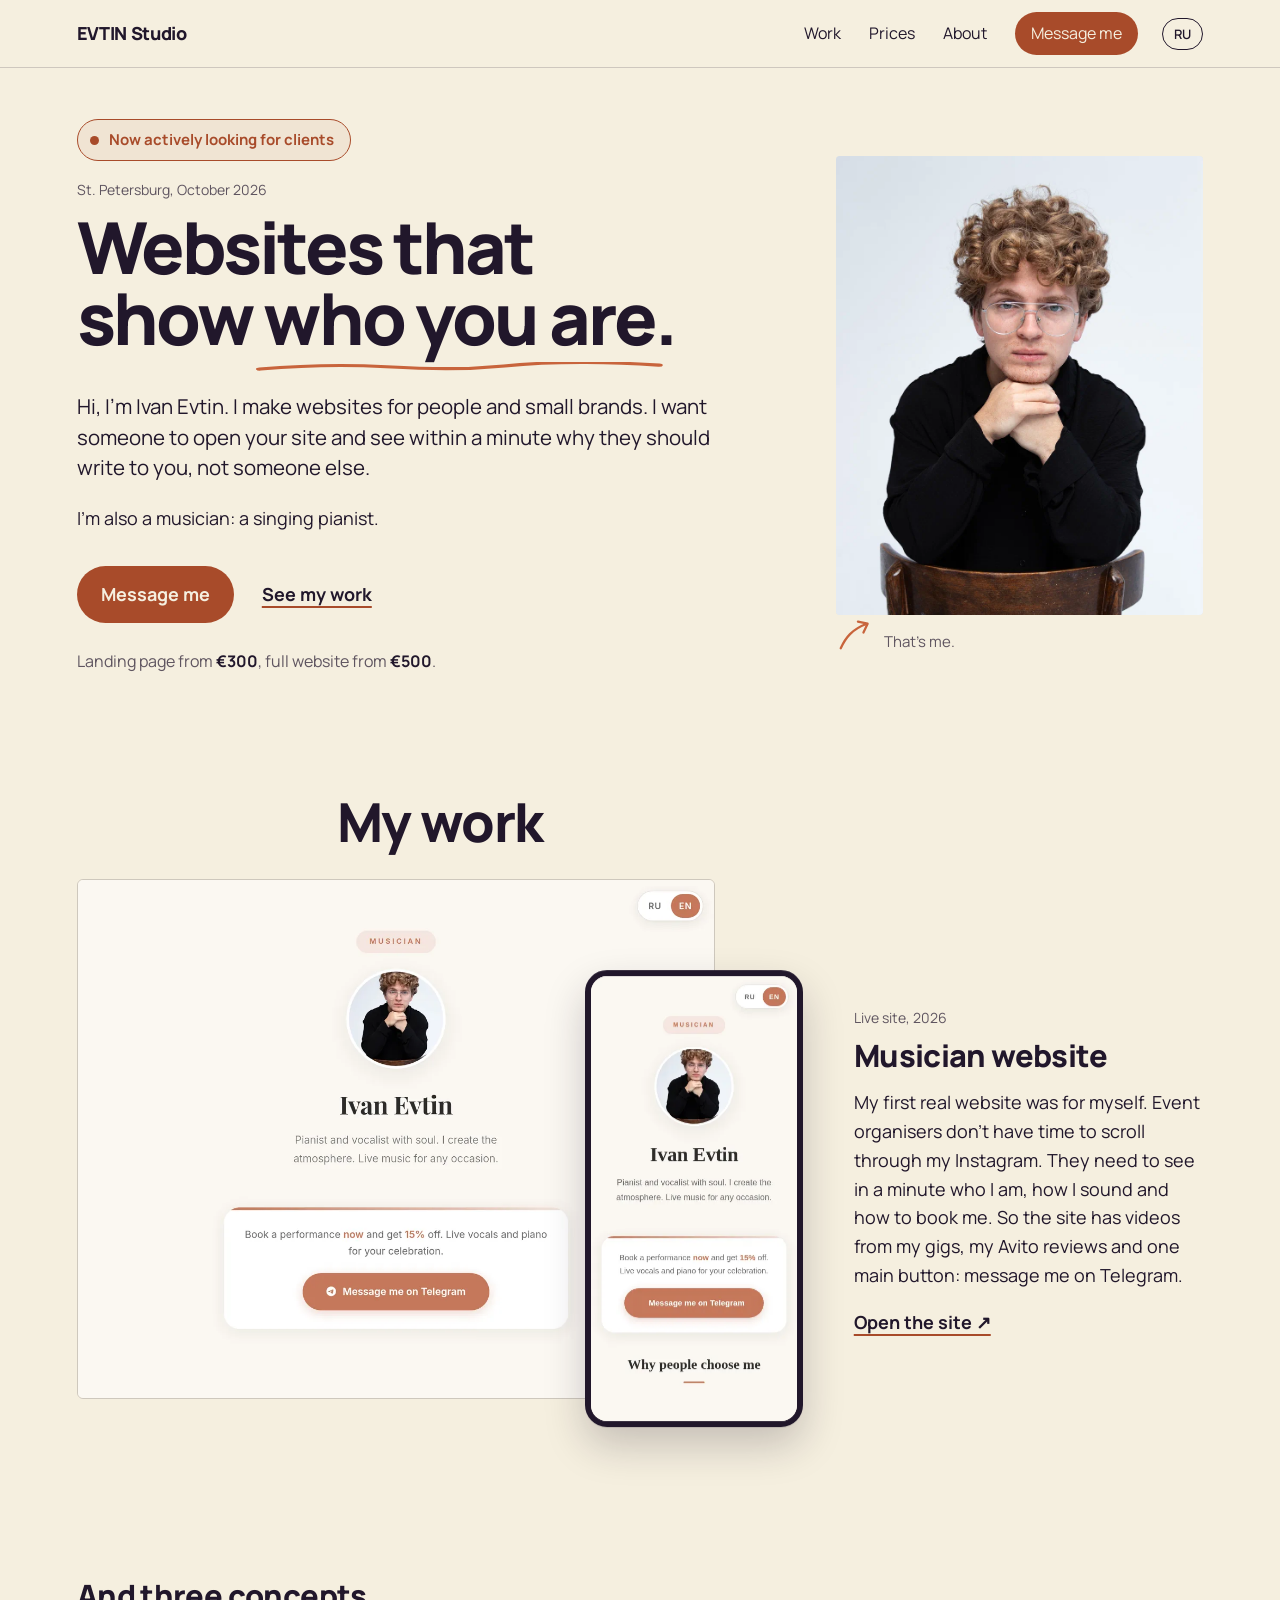
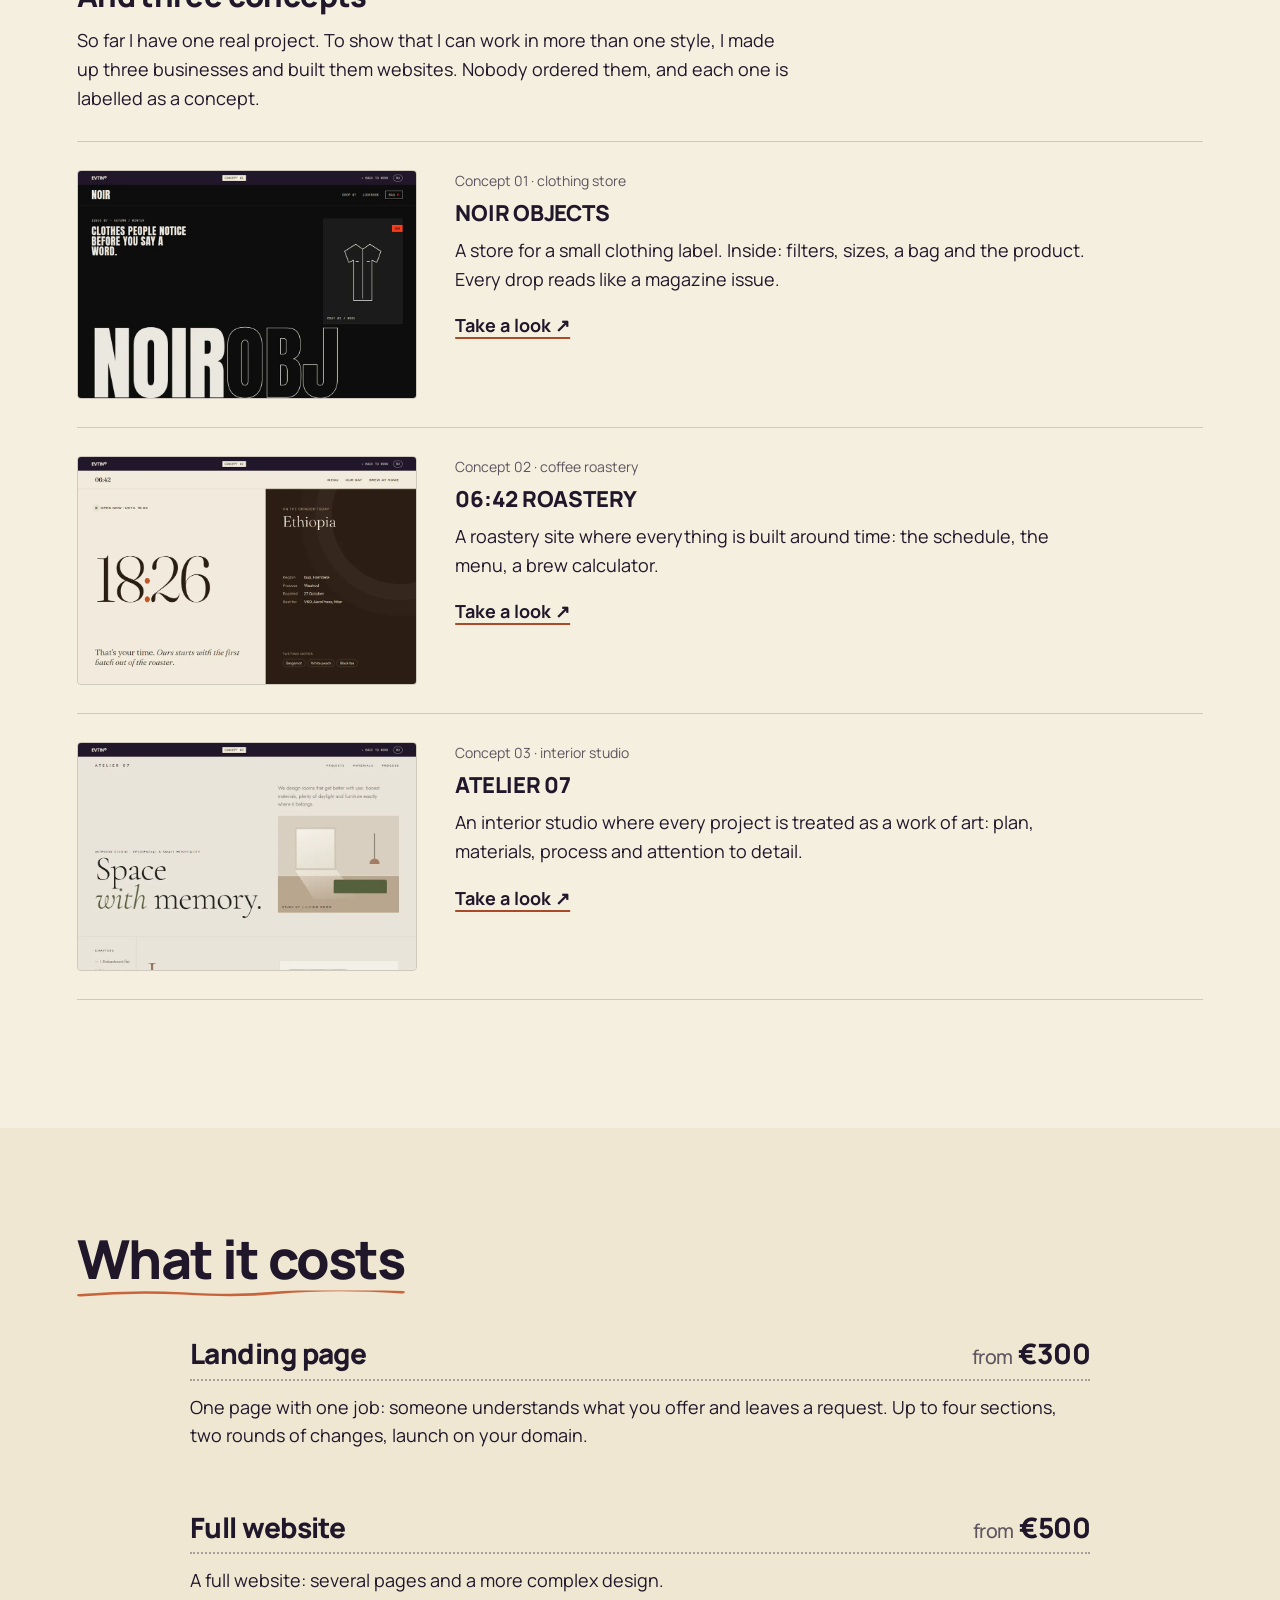
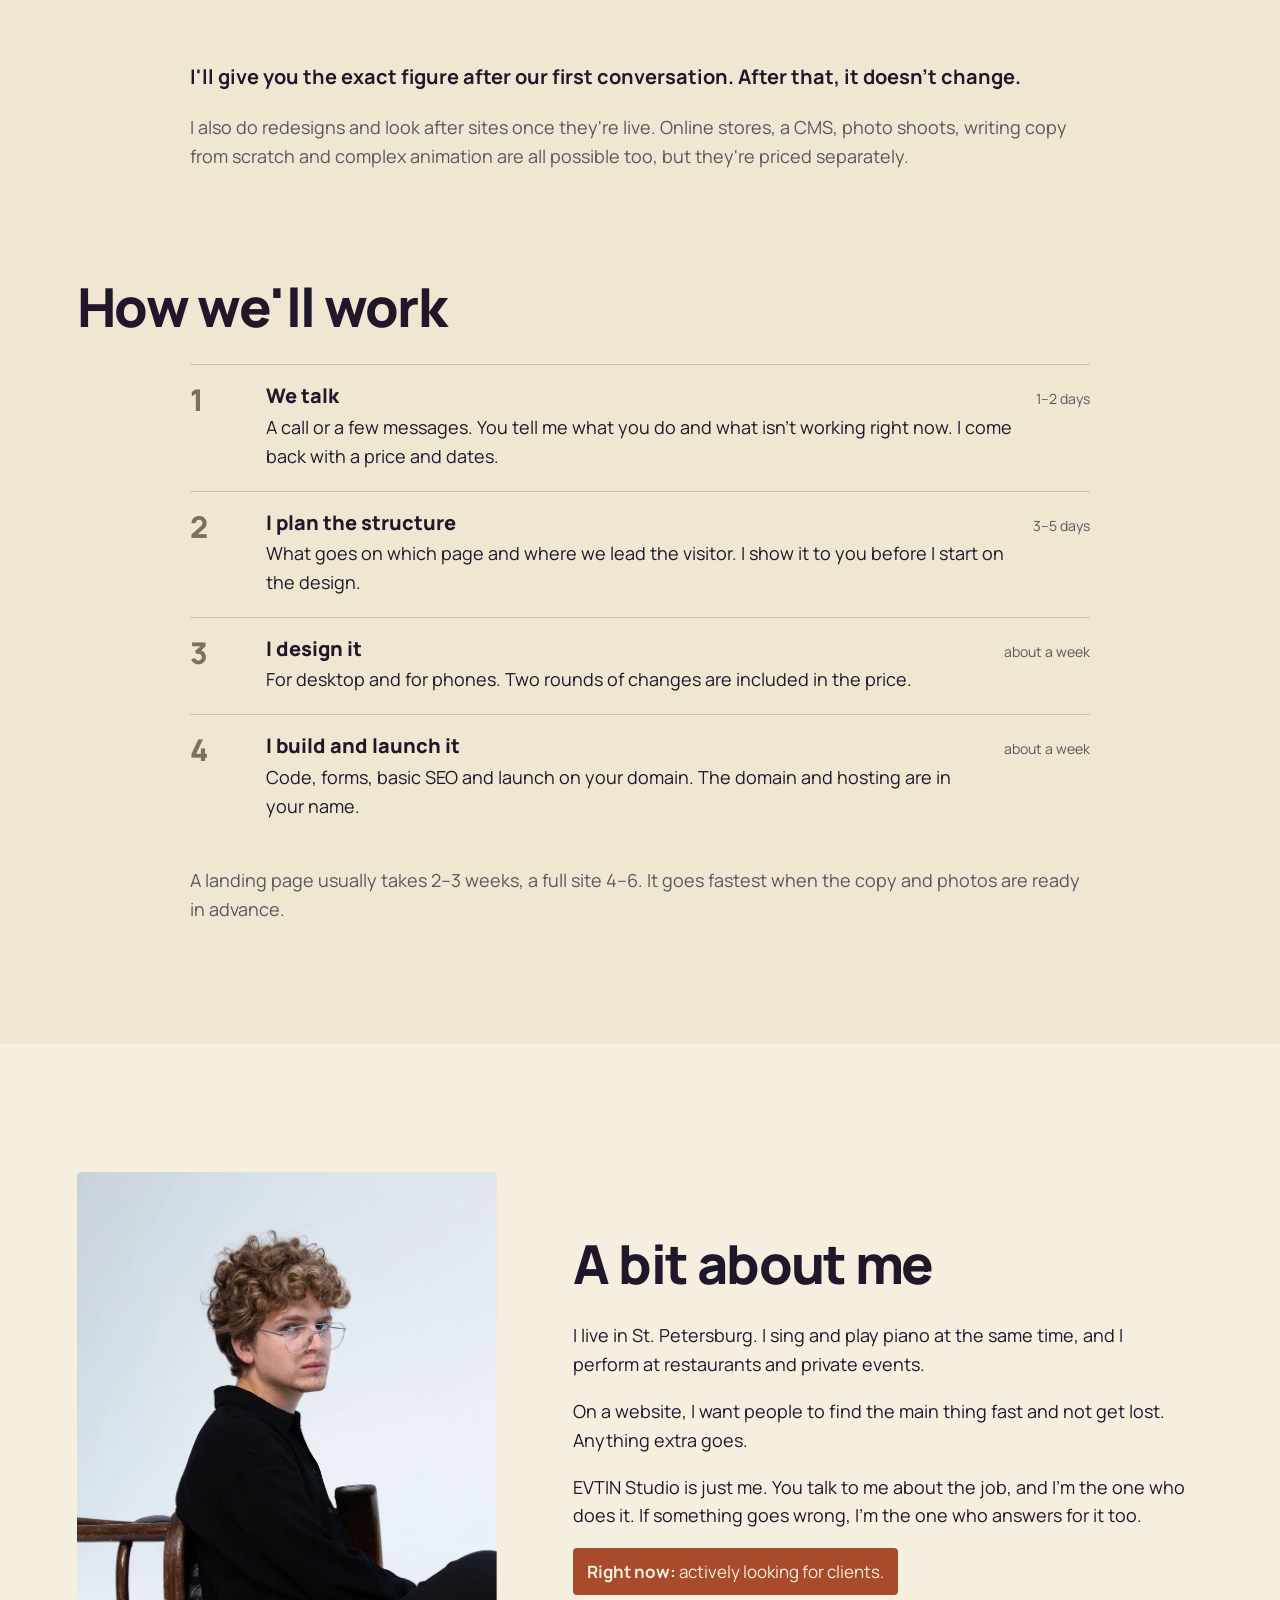
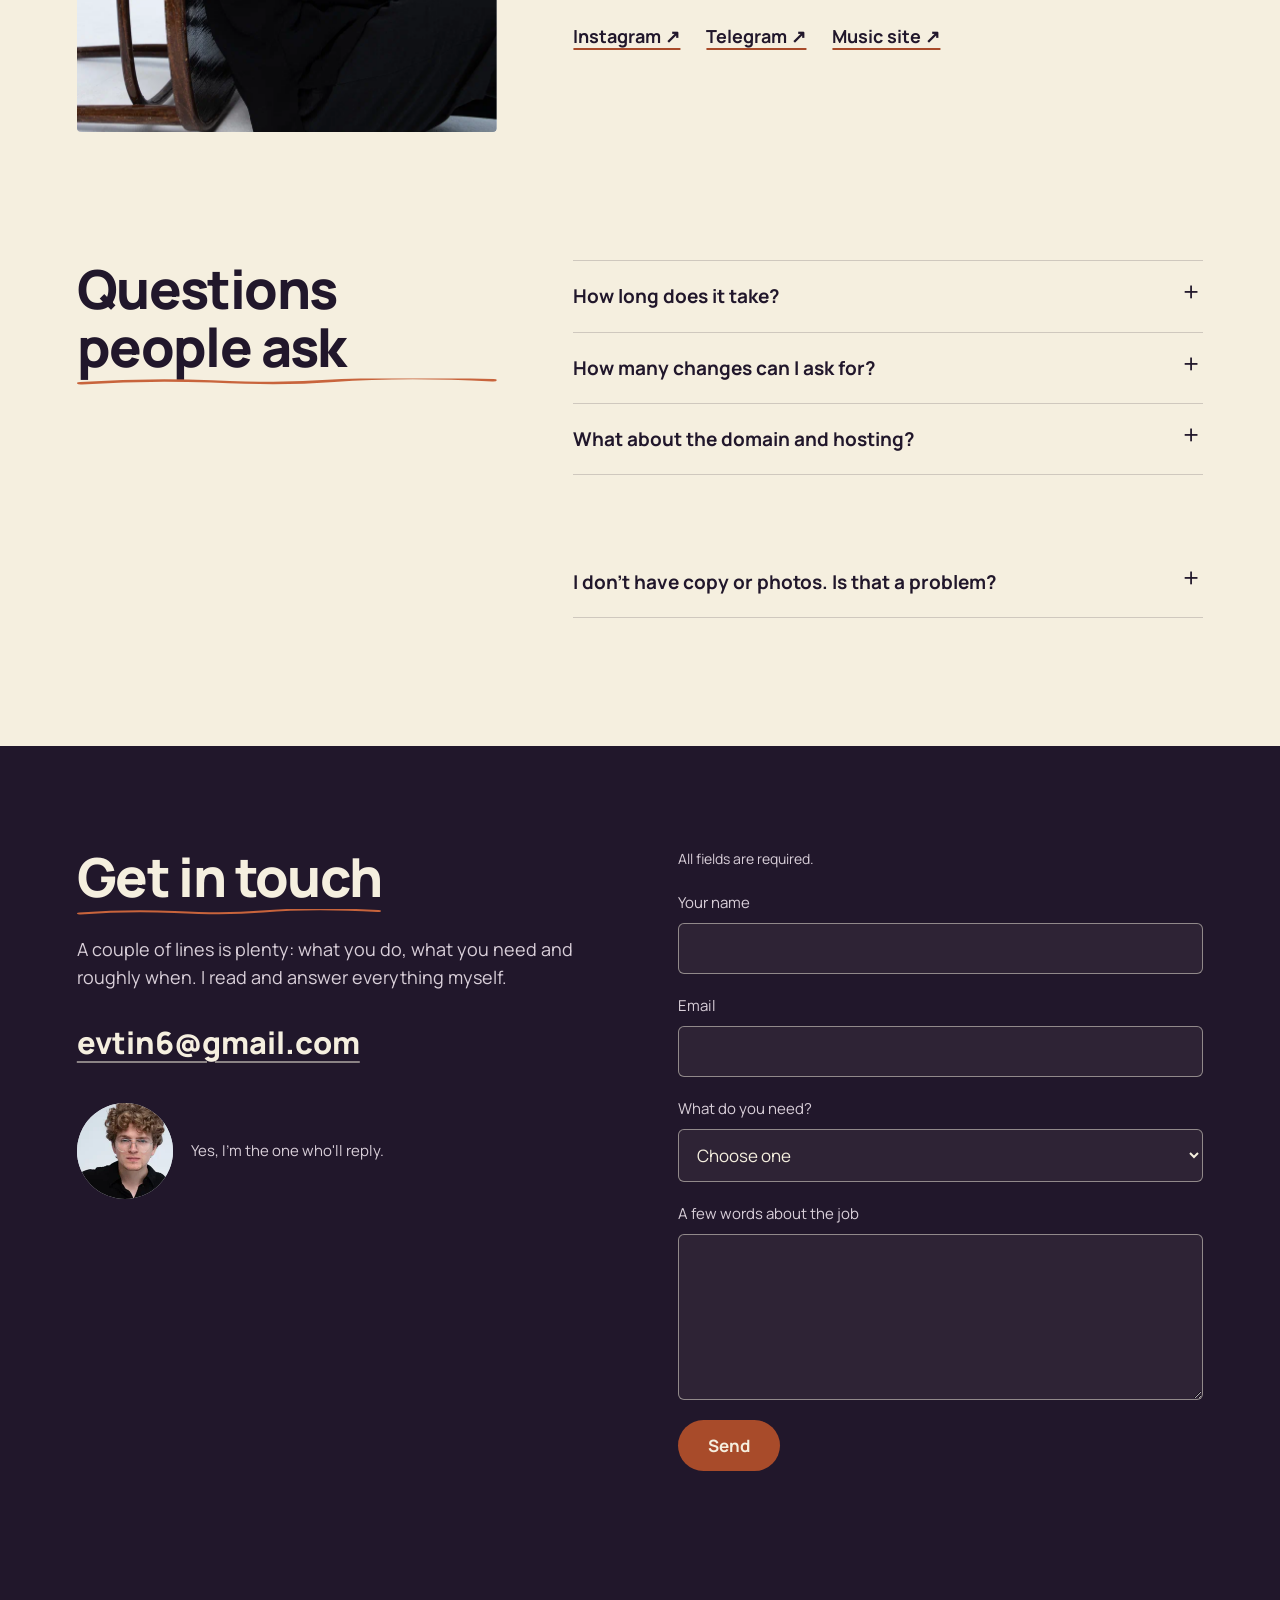
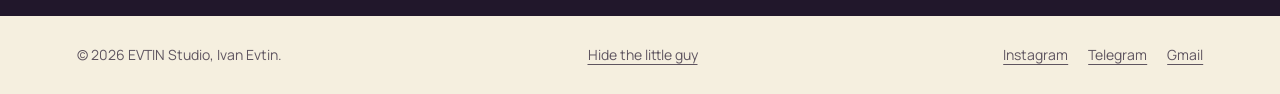
==== commit 34a8c3f8: "Merge PR #16: new home page, motion, doodle buddy, review fixes feat(home): главная «как у живого ди" ====
--- a/index.html
+++ b/index.html
@@ -3,7 +3,7 @@
 <head>
 <meta charset="utf-8"><meta name="viewport" content="width=device-width,initial-scale=1">
 <meta name="description" content="Independent web design studio of Ivan Evtin. Landing pages from €300, multi-page websites from €500. I do everything myself, from structure to code.">
-<meta name="theme-color" content="#1a1222">
+<meta name="theme-color" content="#21172b">
 <meta property="og:type" content="website"><meta property="og:site_name" content="EVTIN Studio"><meta property="og:locale" content="en_US"><meta property="og:locale:alternate" content="ru_RU"><meta property="og:title" content="EVTIN Studio — Ivan Evtin"><meta property="og:description" content="Distinctive websites for people and small brands. Strategy, design and code by one person."><meta property="og:url" content="https://evtinstudio.netlify.app/">
 <meta property="og:image" content="https://evtinstudio.netlify.app/assets/og.png"><meta property="og:image:width" content="1200"><meta property="og:image:height" content="630"><meta property="og:image:alt" content="EVTIN Studio: Websites that show who you are. Ivan Evtin, web design and development">
 <meta name="twitter:card" content="summary_large_image"><meta name="twitter:image" content="https://evtinstudio.netlify.app/assets/og.png">
@@ -38,8 +38,6 @@
 <p class="price-line" data-i18n="hero.price">Landing page from <span data-eur="300" data-rub="30000">€300</span>, full website from <span data-eur="500" data-rub="50000">€500</span>.</p>
 </div>
 <figure class="intro-photo">
-<p class="chip-live" data-i18n="hero.chip">Taking on first projects</p>
-<div class="float-win" aria-hidden="true"><span class="fw-bar"><i></i><i></i><i></i><b>evtinivan.netlify.app</b></span><img src="assets/case-musician.webp" alt="" width="1200" height="975" loading="lazy"></div>
 <img src="assets/ivan-03.webp" alt="Ivan Evtin, web designer and developer" data-i18n-alt="hero.alt" width="853" height="1280" fetchpriority="high">
 <figcaption data-i18n="hero.cap">That's me.</figcaption>
 </figure>
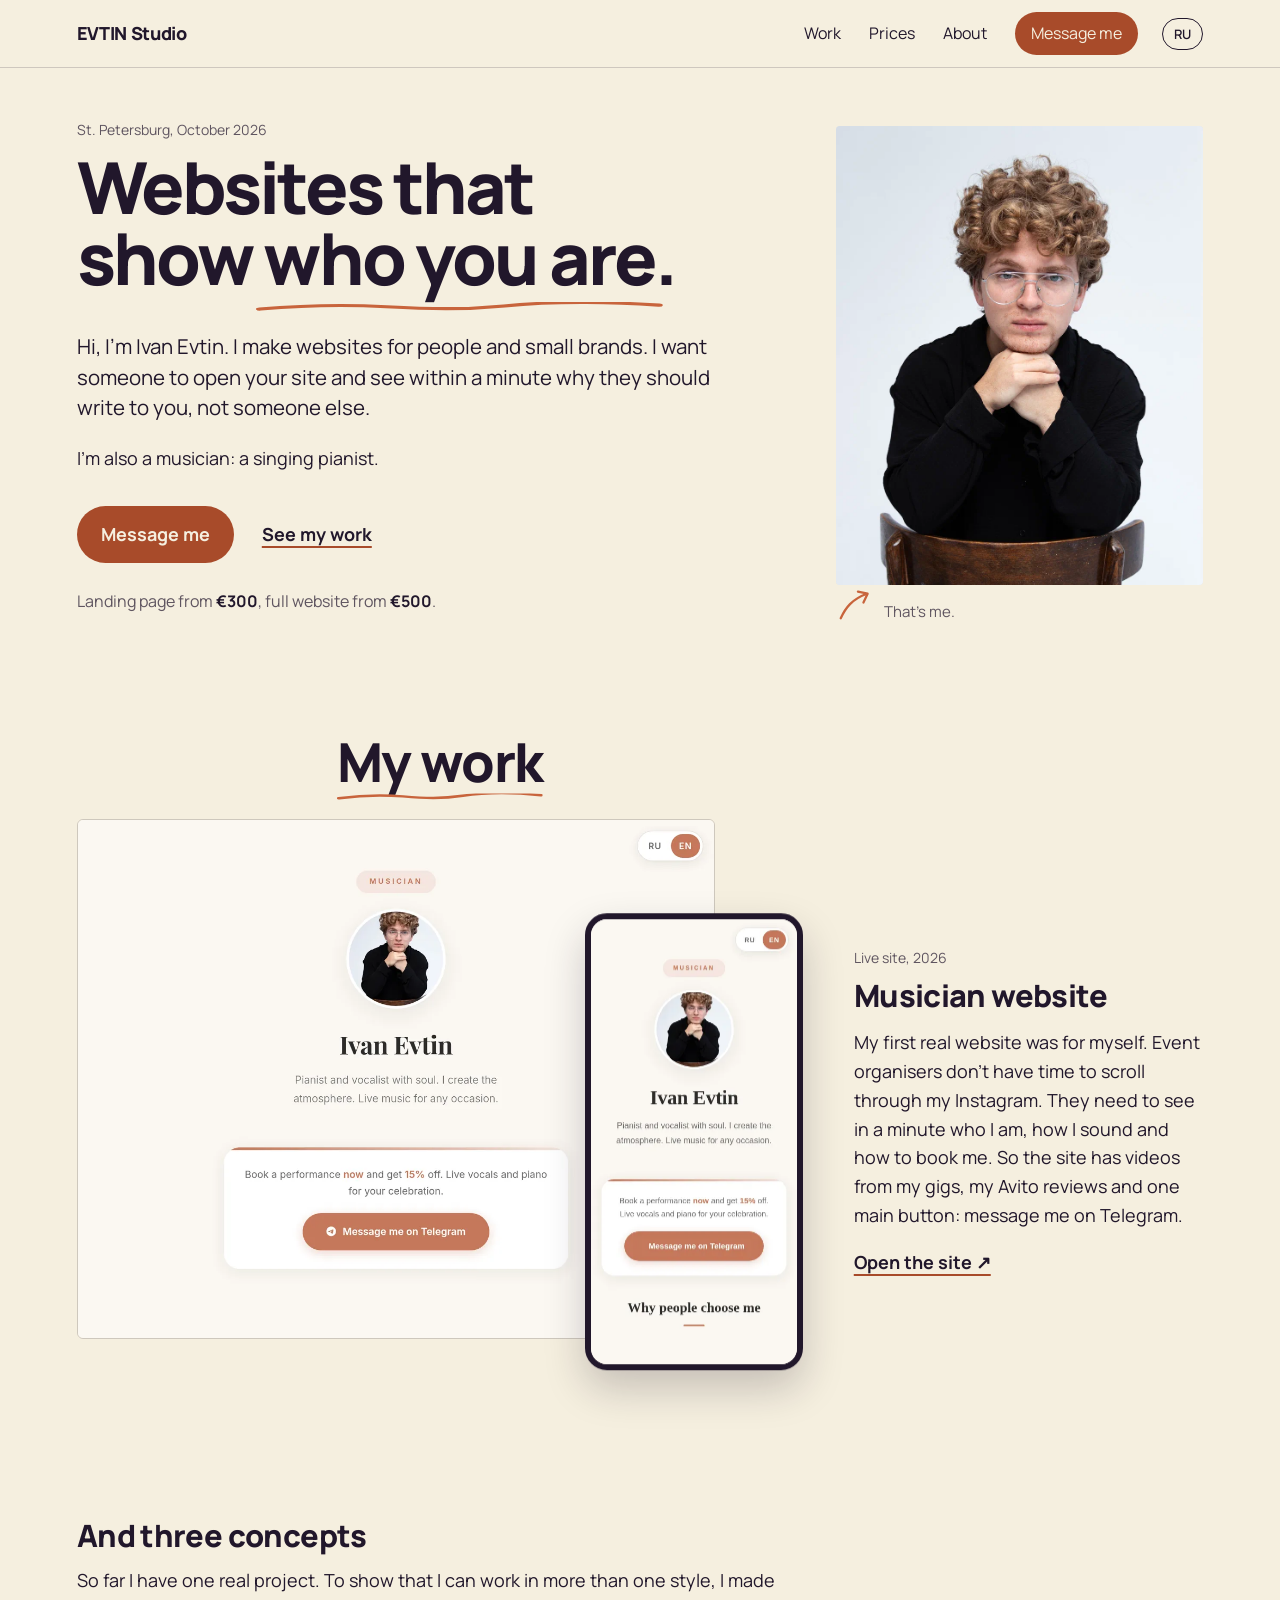
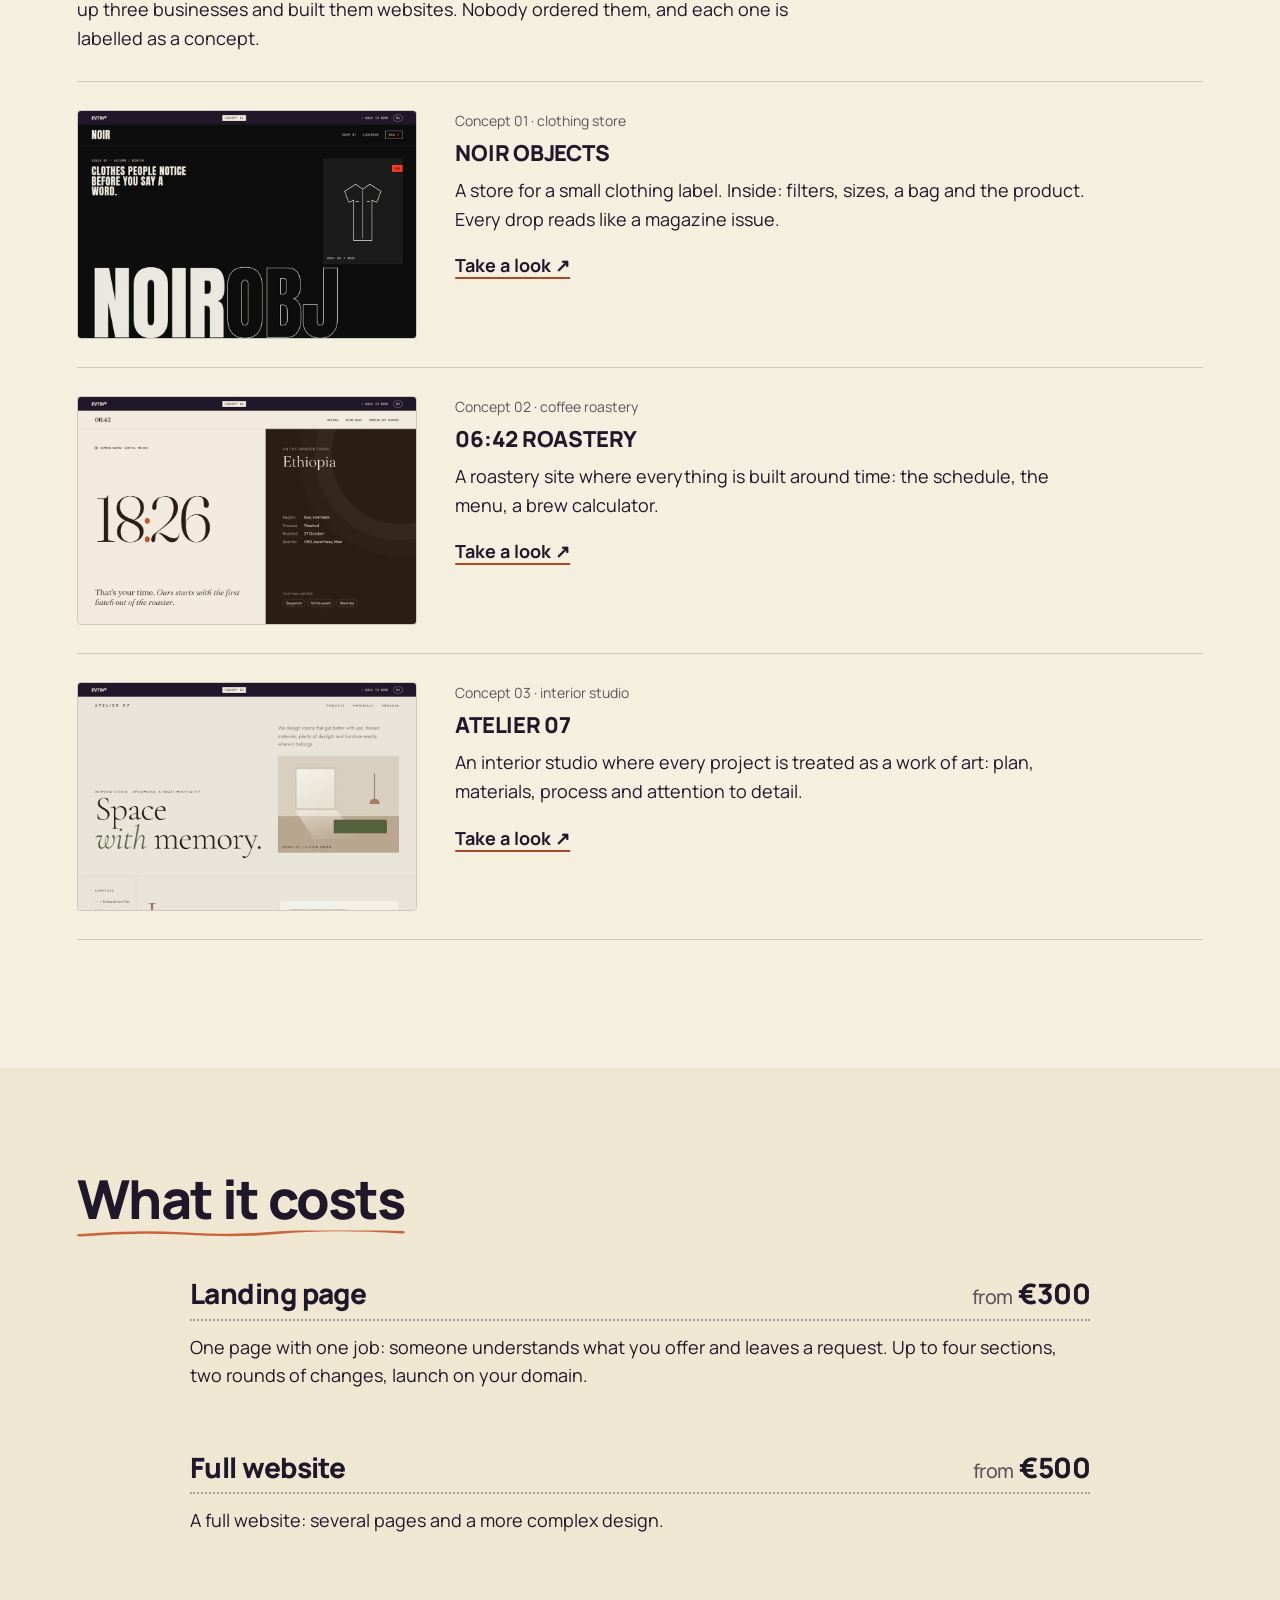
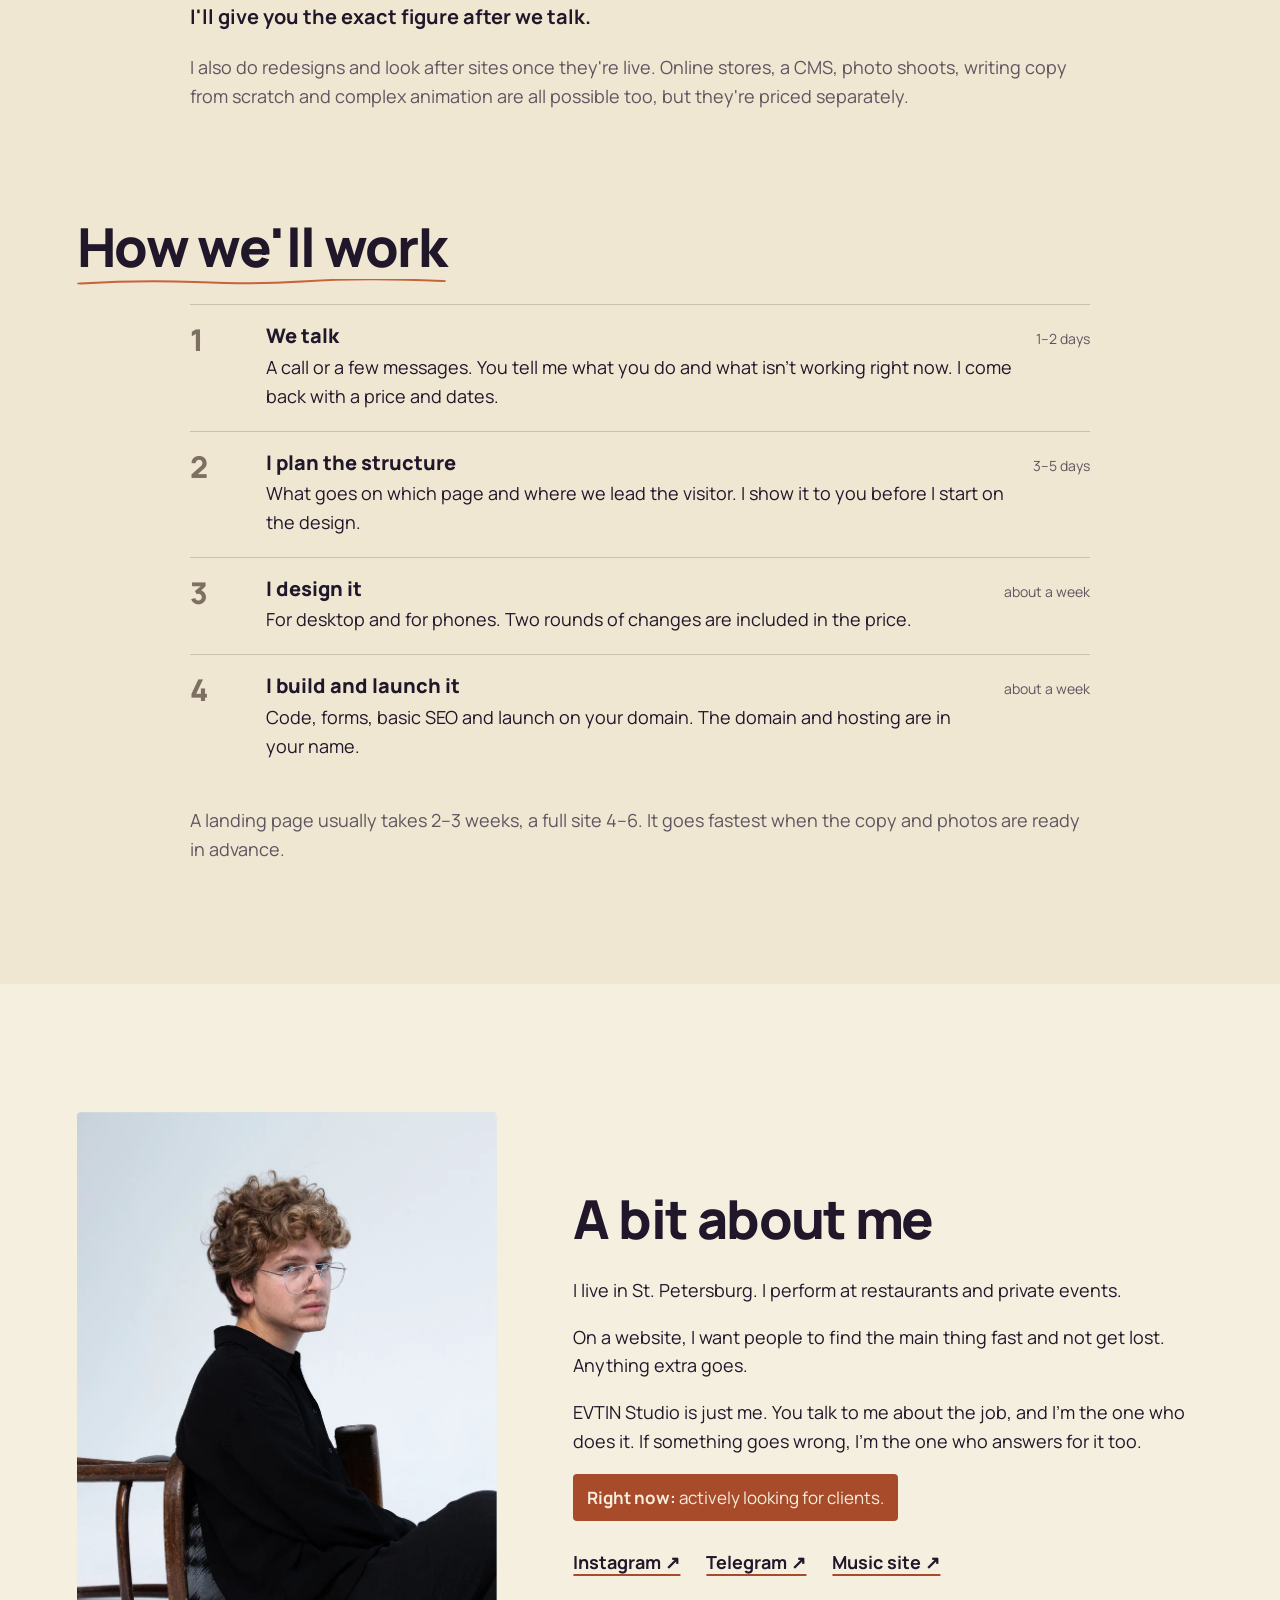
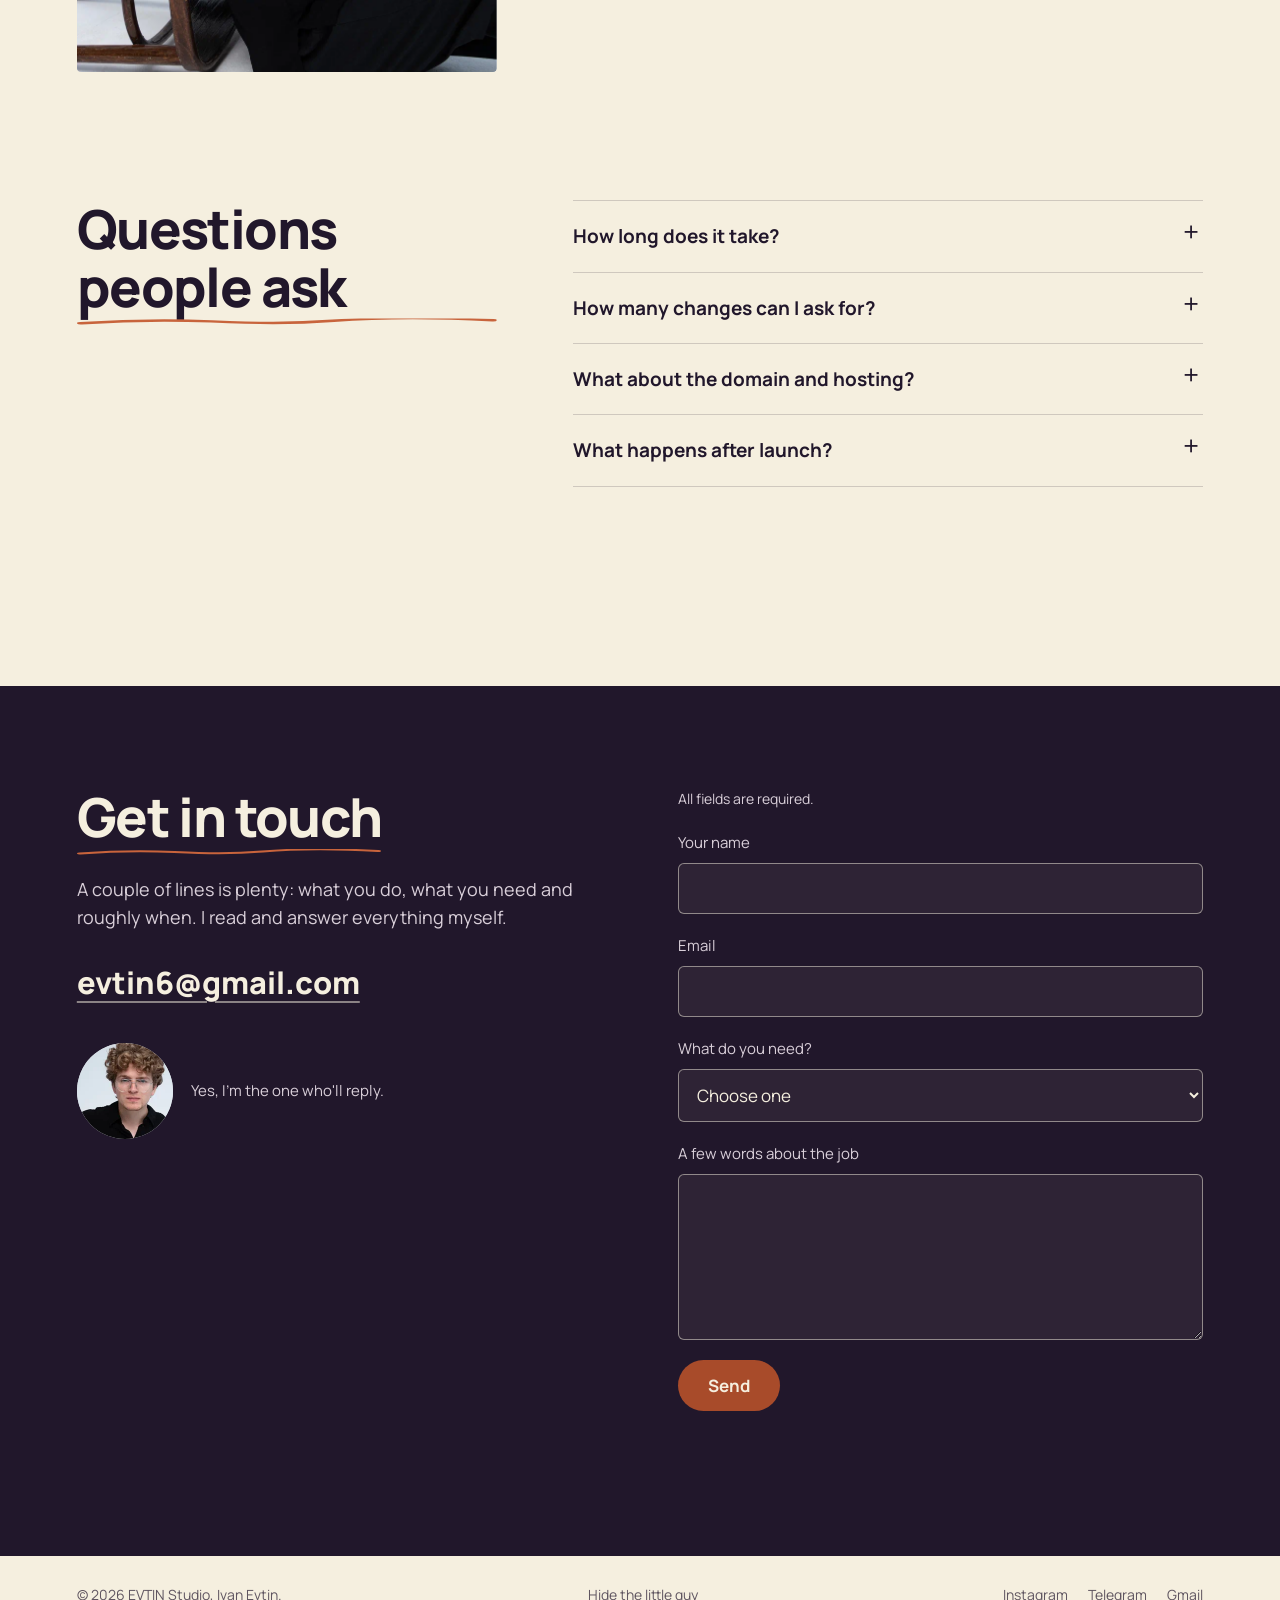
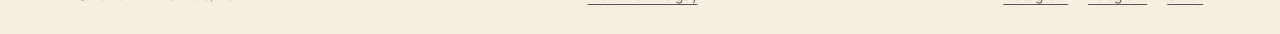
==== commit 54611b94: "feat(home): draggable buddy, badge only in About, two copy edits (Ivan) - remove the top 'actively l" ====
--- a/index.html
+++ b/index.html
@@ -29,7 +29,6 @@
 
 <section class="intro">
 <div class="intro-text">
-<p class="hire" data-i18n="hero.hire">Now actively looking for clients</p>
 <p class="dateline" data-i18n="hero.date">St. Petersburg, October 2026</p>
 <h1 data-i18n="hero.title">Websites that show <span class="scrib">who you are</span>.</h1>
 <p class="lead" data-i18n="hero.p1">Hi, I'm Ivan Evtin. I make websites for people and small brands. I want someone to open your site and see within a minute why they should write to you, not someone else.</p>
@@ -74,7 +73,7 @@
 <div class="price-row"><h3><span data-i18n="price.landing.t">Landing page</span> <span class="amount"><span data-i18n="price.from">from</span> <span data-eur="300" data-rub="30000">€300</span></span></h3><p data-i18n="price.landing.d">One page with one job: someone understands what you offer and leaves a request. Up to four sections, two rounds of changes, launch on your domain.</p></div>
 <div class="price-row"><h3><span data-i18n="price.site.t">Full website</span> <span class="amount"><span data-i18n="price.from">from</span> <span data-eur="500" data-rub="50000">€500</span></span></h3><p data-i18n="price.site.d">A full website: several pages and a more complex design.</p></div>
 </div>
-<p class="price-promise" data-i18n="price.promise">I'll give you the exact figure after our first conversation. After that, it doesn't change.</p>
+<p class="price-promise" data-i18n="price.promise">I'll give you the exact figure after we talk.</p>
 <p class="muted" data-i18n="price.more">I also do redesigns and look after sites once they're live. Online stores, a CMS, photo shoots, writing copy from scratch and complex animation are all possible too, but they're priced separately.</p>
 
 <h2 class="process-title" id="process" data-i18n="process.title">How we'll work</h2>
@@ -91,7 +90,7 @@
 <figure class="about-photo"><img src="assets/ivan-02.webp" alt="Ivan Evtin sitting on the floor next to a chair" data-i18n-alt="about.alt" width="853" height="1280" loading="lazy"></figure>
 <div class="about-text">
 <h2 data-i18n="about.title">A bit about me</h2>
-<p data-i18n="about.one">I live in St. Petersburg. I sing and play piano at the same time, and I perform at restaurants and private events.</p>
+<p data-i18n="about.one">I live in St. Petersburg. I perform at restaurants and private events.</p>
 <p data-i18n="about.two">On a website, I want people to find the main thing fast and not get lost. Anything extra goes.</p>
 <p data-i18n="about.three">EVTIN Studio is just me. You talk to me about the job, and I'm the one who does it. If something goes wrong, I'm the one who answers for it too.</p>
 <p class="now" data-i18n="about.now"><strong>Right now:</strong> actively looking for clients.</p>
--- a/styles.css
+++ b/styles.css
@@ -341,15 +341,11 @@
 }
 @media (prefers-reduced-motion:reduce){html{scroll-behavior:auto}*,*::before,*::after{transition:none!important;animation:none!important}}
 
-/* Terracotta badge and hand-drawn reveals (motion only when the visitor allows it) */
-.hire{position:relative;display:inline-flex;align-items:center;gap:10px;margin:0 0 18px;padding:8px 16px 8px 12px;border:1.5px solid var(--terra);border-radius:999px;color:var(--terra);font-weight:700;font-size:15px;background:rgba(168,75,42,.06)}
-.hire::before{content:"";width:9px;height:9px;border-radius:50%;background:var(--terra)}
-.hire::after{content:"";position:absolute;left:12px;top:50%;width:9px;height:9px;margin-top:-4.5px;border-radius:50%;background:var(--terra);opacity:0;animation:pulse 2s ease-out infinite}
-@keyframes pulse{0%{opacity:.45;transform:scale(1)}70%,100%{opacity:0;transform:scale(3.6)}}
+/* Terracotta "now" line and hand-drawn reveals (motion only when the visitor allows it) */
 .now{background:var(--terra)!important;color:var(--paper)}
 @media (prefers-reduced-motion:no-preference){
-.intro h1,.intro .lead,.intro p,.intro .hire{animation:rise .8s cubic-bezier(.2,.7,.2,1) both}
-.intro .hire{animation-delay:.05s}.intro h1{animation-delay:.15s}.intro .lead{animation-delay:.35s}.intro .lead~p{animation-delay:.45s}
+.intro h1,.intro .lead,.intro p{animation:rise .8s cubic-bezier(.2,.7,.2,1) both}
+.intro h1{animation-delay:.15s}.intro .lead{animation-delay:.35s}.intro .lead~p{animation-delay:.45s}
 @keyframes rise{from{opacity:0;transform:translateY(18px)}to{opacity:1;transform:none}}
 .scrib::after{clip-path:inset(0 100% 0 0);animation:draw .9s .9s cubic-bezier(.6,.1,.3,1) forwards}
 @keyframes draw{to{clip-path:inset(0 0 0 0)}}
@@ -380,8 +376,8 @@
 .buddy{position:fixed;left:0;bottom:2px;z-index:40;width:60px;height:83px;pointer-events:none;will-change:transform;transition:opacity .4s,visibility 0s}
 .buddy.away{opacity:0;visibility:hidden;transition:opacity .4s,visibility 0s .4s}
 .buddy.away *{animation-play-state:paused}
-.buddy svg{width:100%;height:100%;overflow:visible;pointer-events:auto;cursor:pointer}
-@media (hover:none){.buddy svg{pointer-events:none}}
+.buddy svg{width:100%;height:100%;overflow:visible;pointer-events:auto;cursor:grab;touch-action:none;-webkit-user-select:none;user-select:none}
+.buddy.held svg{cursor:grabbing}
 .buddy.away svg{pointer-events:none}
 .b-jump{width:100%;height:100%}
 .b-flip{transform-origin:32px 0;transition:transform .18s}
@@ -455,3 +451,7 @@
 .buddy-toggle{font:inherit;color:inherit;background:none;border:0;padding:0;text-decoration:underline;text-underline-offset:4px;cursor:pointer}
 .buddy-toggle .b-on,.buddy-off .buddy-toggle .b-off{display:none}
 .buddy-off .buddy-toggle .b-on{display:inline}
+.buddy.held .arm-l{transform:rotate(150deg)}.buddy.held .arm-r{transform:rotate(-150deg)}
+.buddy.held .leg-a{animation:b-step .18s ease-in-out infinite alternate}
+.buddy.held .leg-b{animation:b-step .18s ease-in-out infinite alternate-reverse}
+.buddy.held .b-head{animation:b-nod .3s ease-in-out infinite alternate}
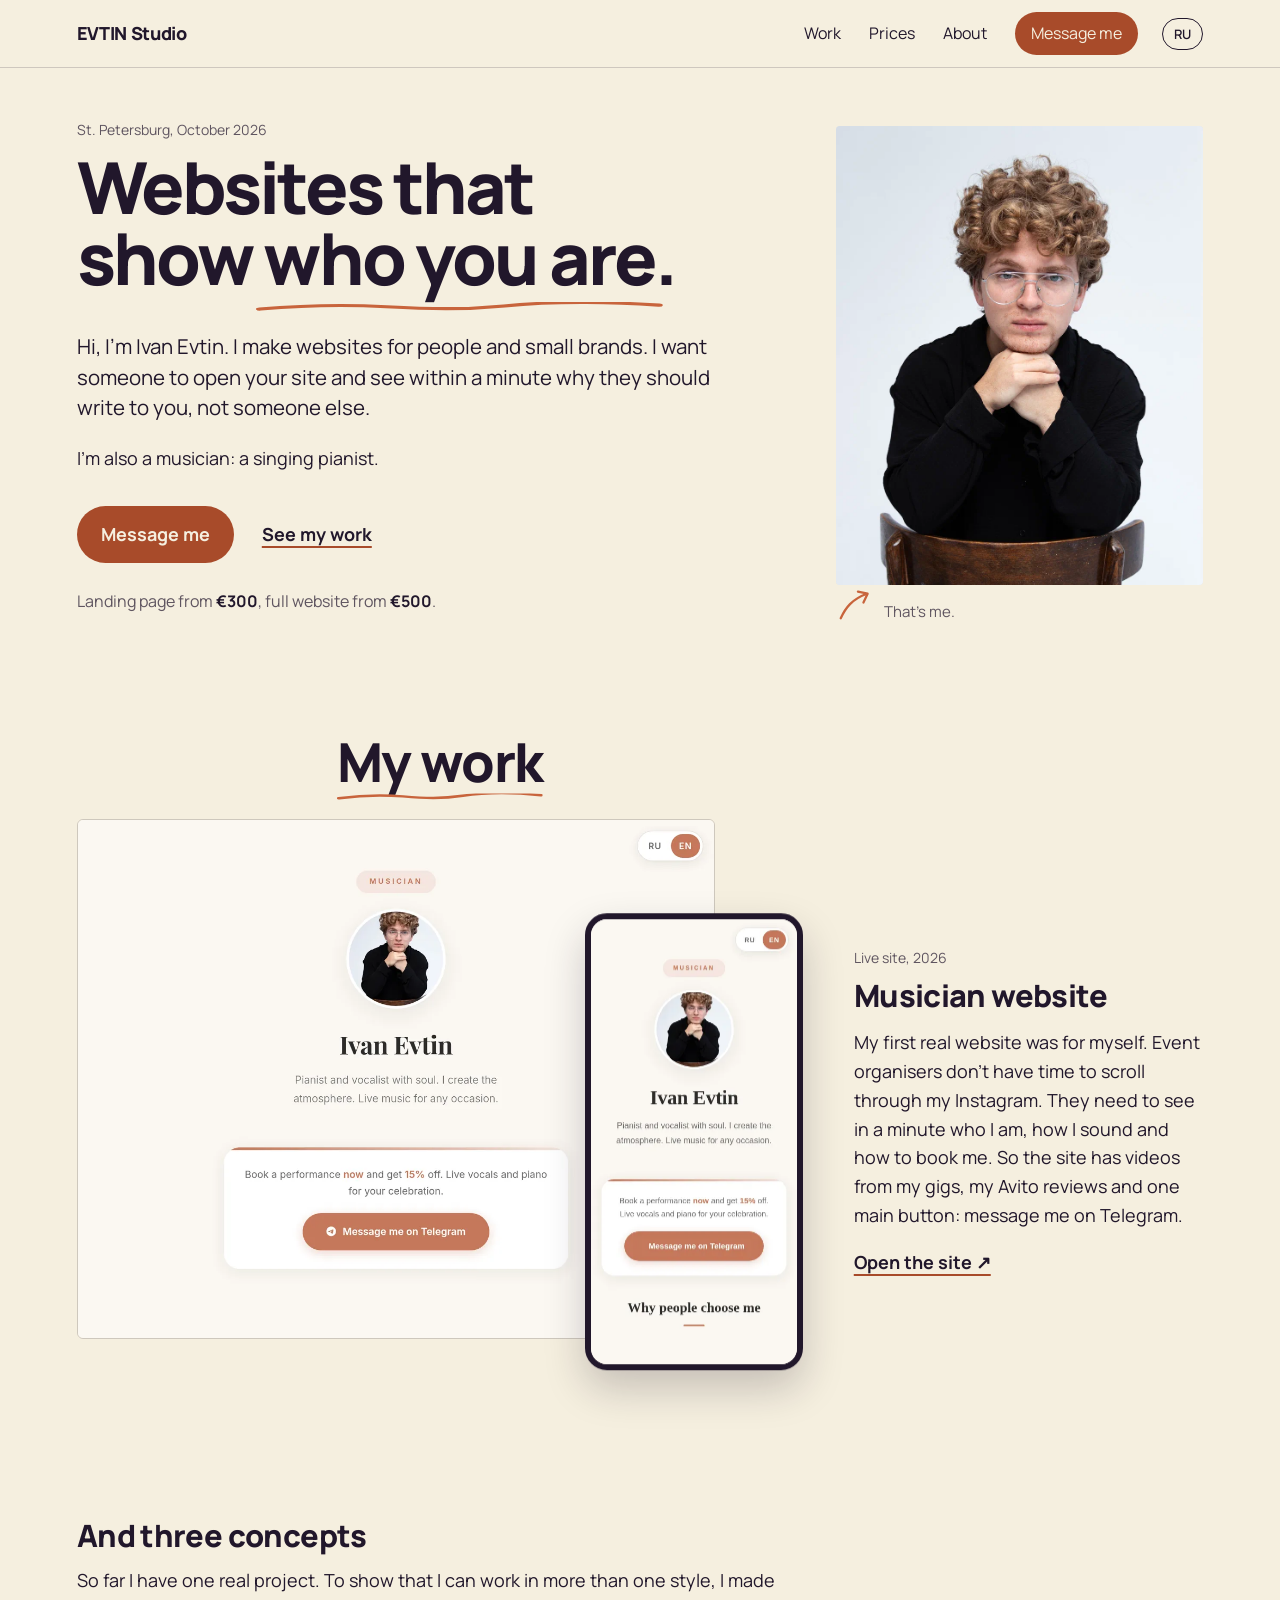
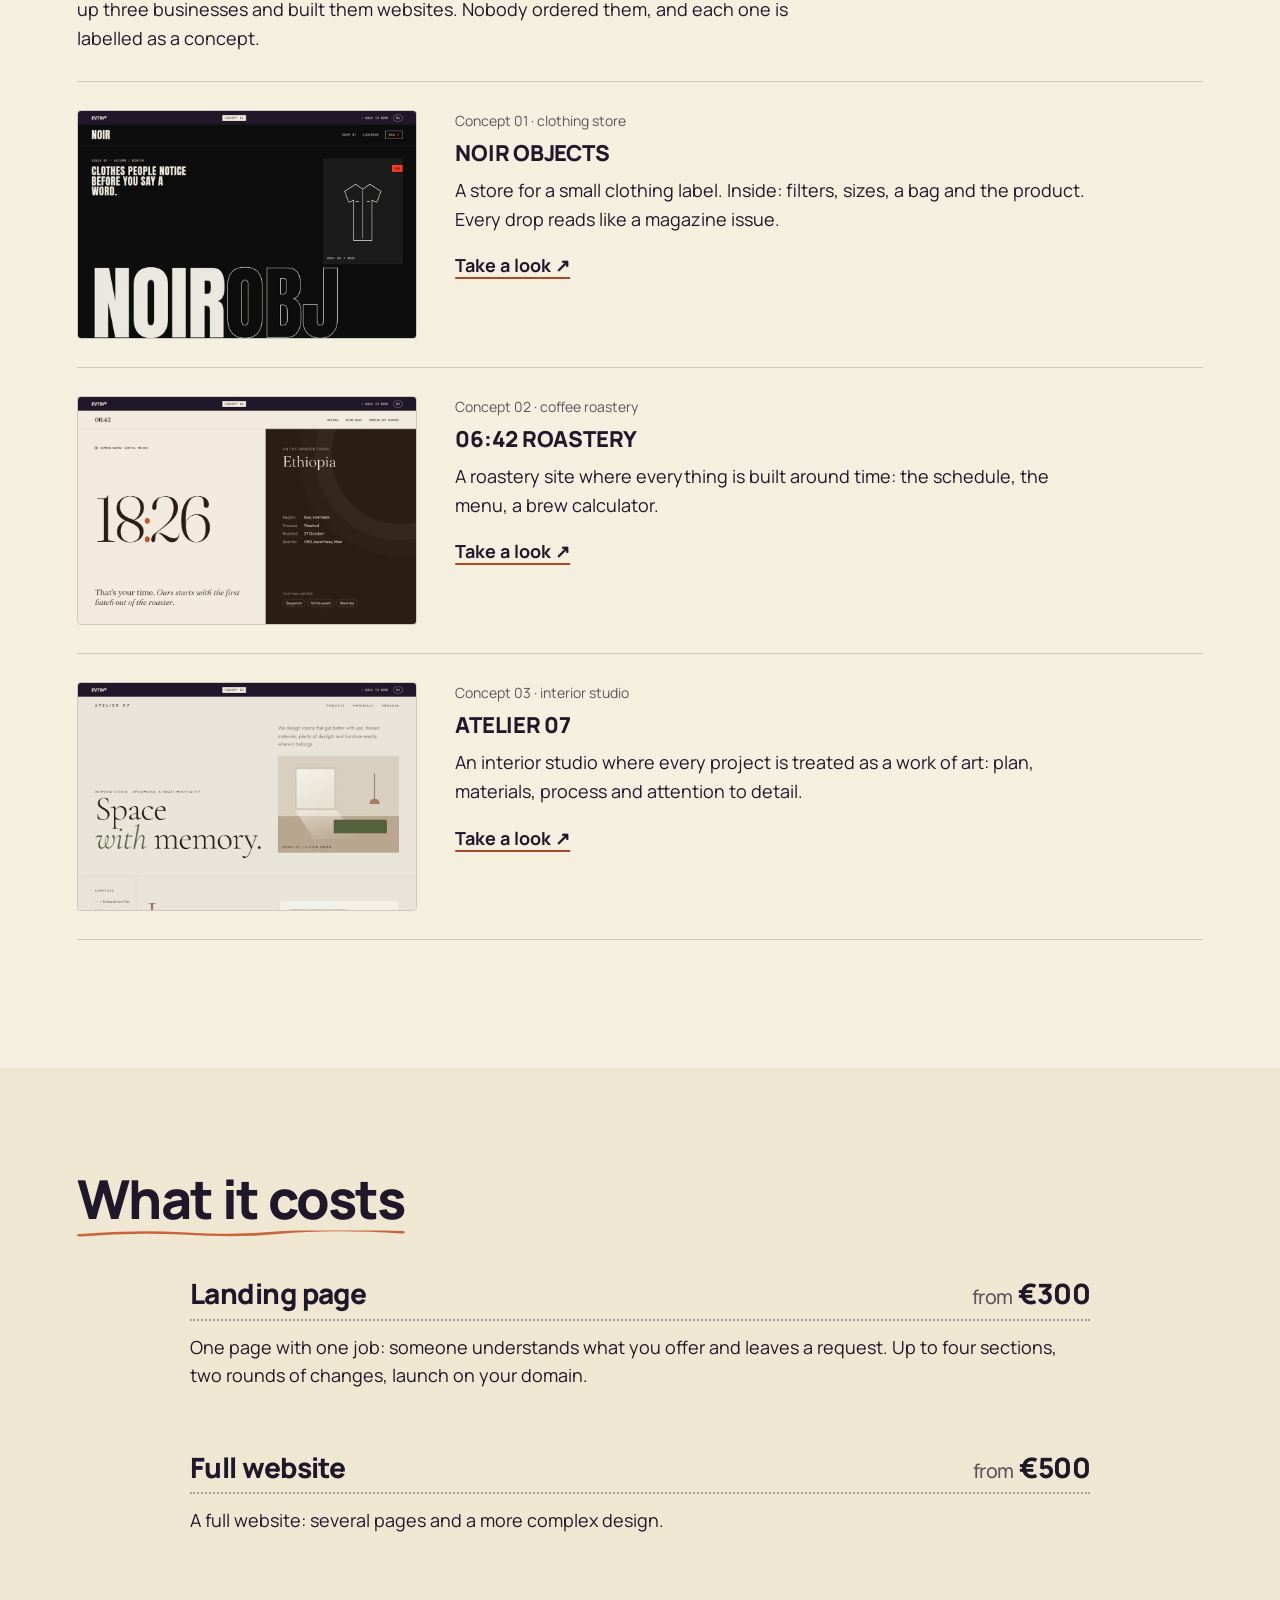
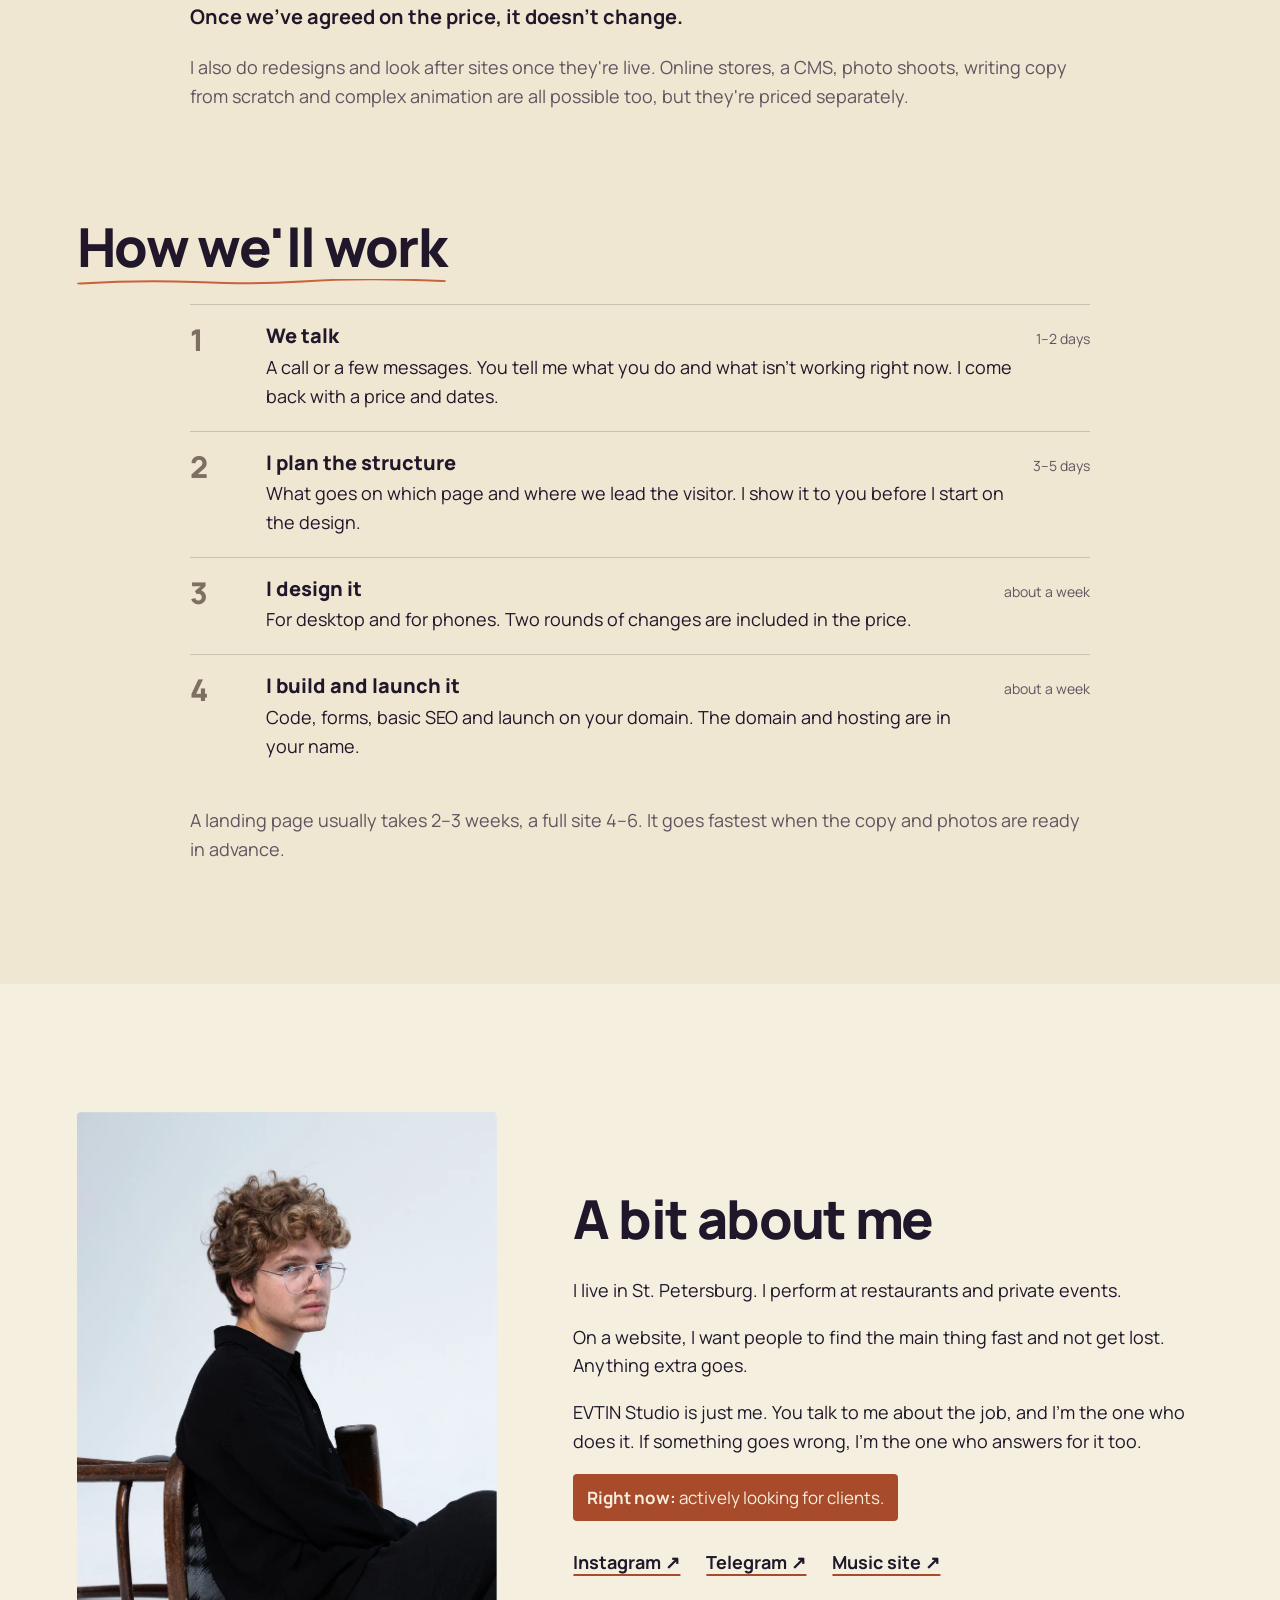
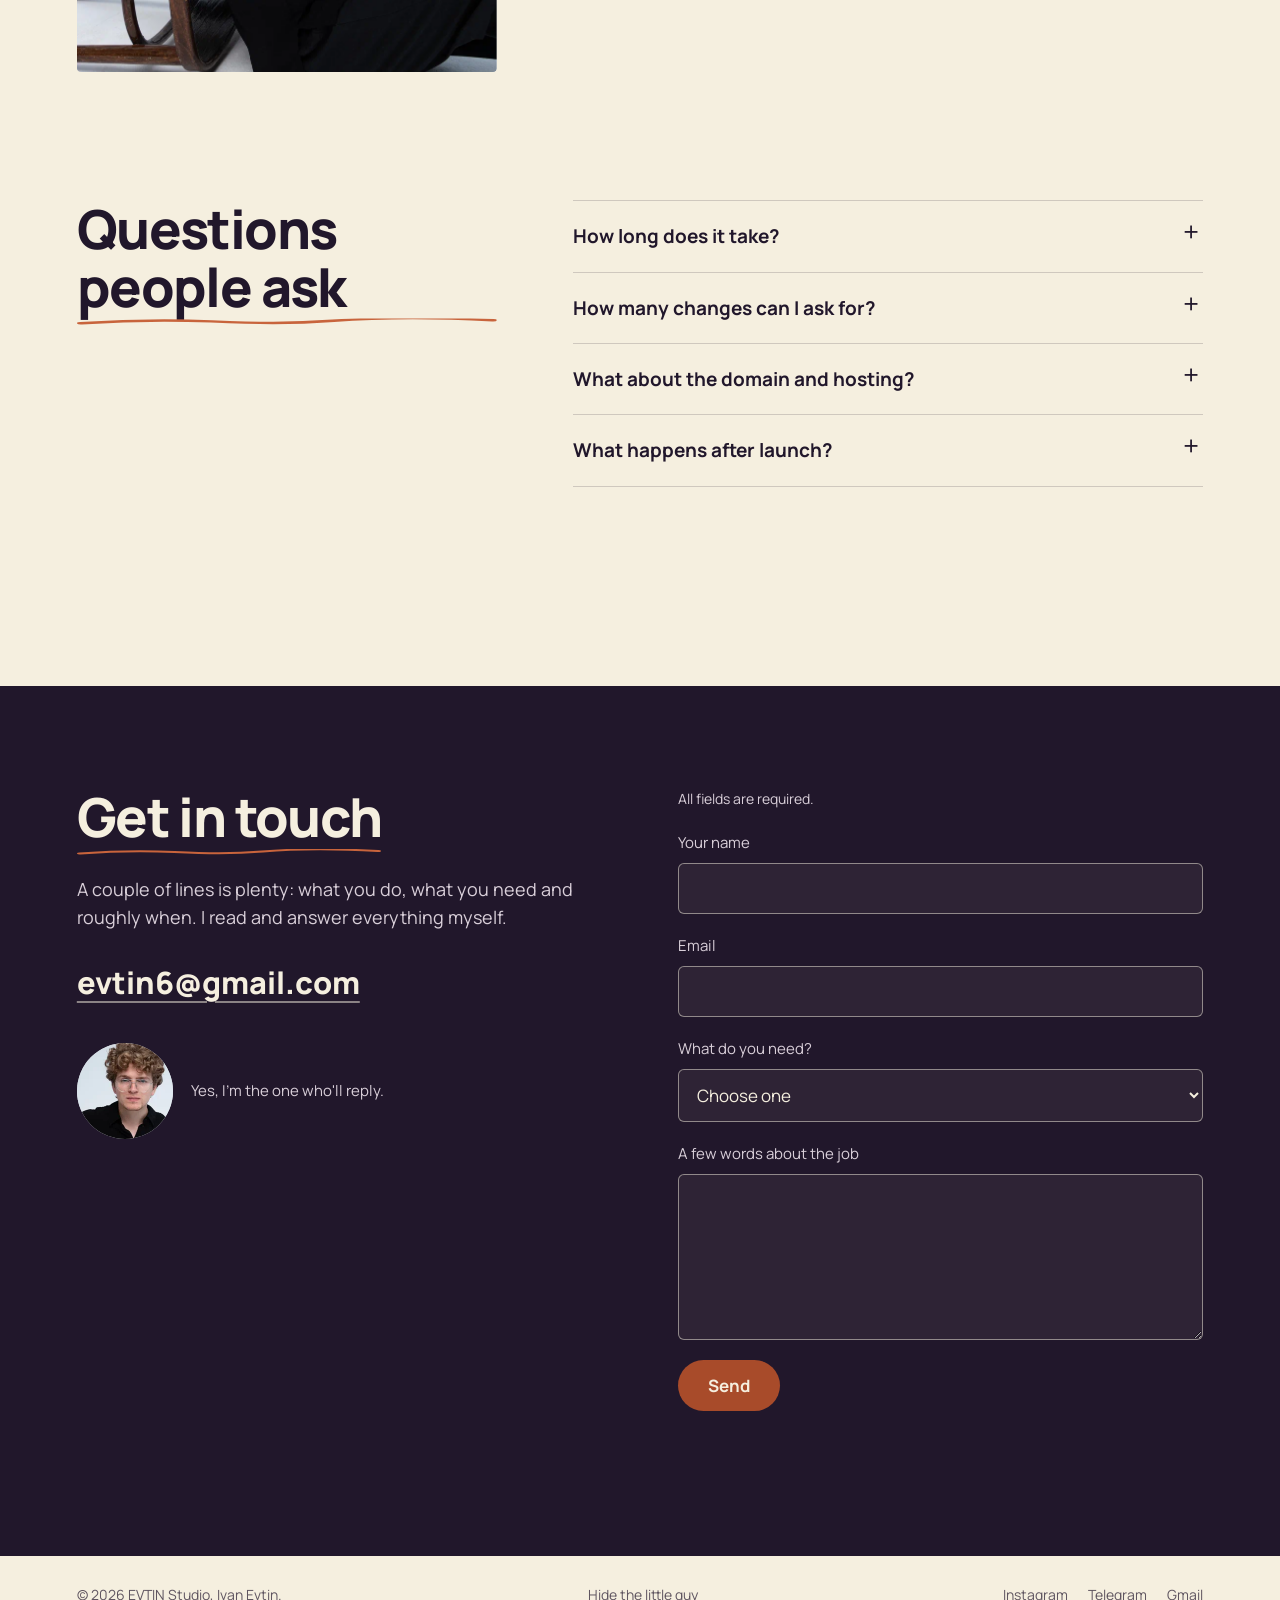
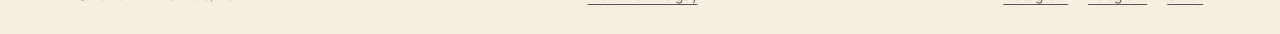
==== commit 2ea7d178: "copy(home): price.promise — 'the price doesn't change once agreed' (Ivan) Co-Authored-By: Claude Opu" ====
--- a/index.html
+++ b/index.html
@@ -73,7 +73,7 @@
 <div class="price-row"><h3><span data-i18n="price.landing.t">Landing page</span> <span class="amount"><span data-i18n="price.from">from</span> <span data-eur="300" data-rub="30000">€300</span></span></h3><p data-i18n="price.landing.d">One page with one job: someone understands what you offer and leaves a request. Up to four sections, two rounds of changes, launch on your domain.</p></div>
 <div class="price-row"><h3><span data-i18n="price.site.t">Full website</span> <span class="amount"><span data-i18n="price.from">from</span> <span data-eur="500" data-rub="50000">€500</span></span></h3><p data-i18n="price.site.d">A full website: several pages and a more complex design.</p></div>
 </div>
-<p class="price-promise" data-i18n="price.promise">I'll give you the exact figure after we talk.</p>
+<p class="price-promise" data-i18n="price.promise">Once we've agreed on the price, it doesn't change.</p>
 <p class="muted" data-i18n="price.more">I also do redesigns and look after sites once they're live. Online stores, a CMS, photo shoots, writing copy from scratch and complex animation are all possible too, but they're priced separately.</p>
 
 <h2 class="process-title" id="process" data-i18n="process.title">How we'll work</h2>
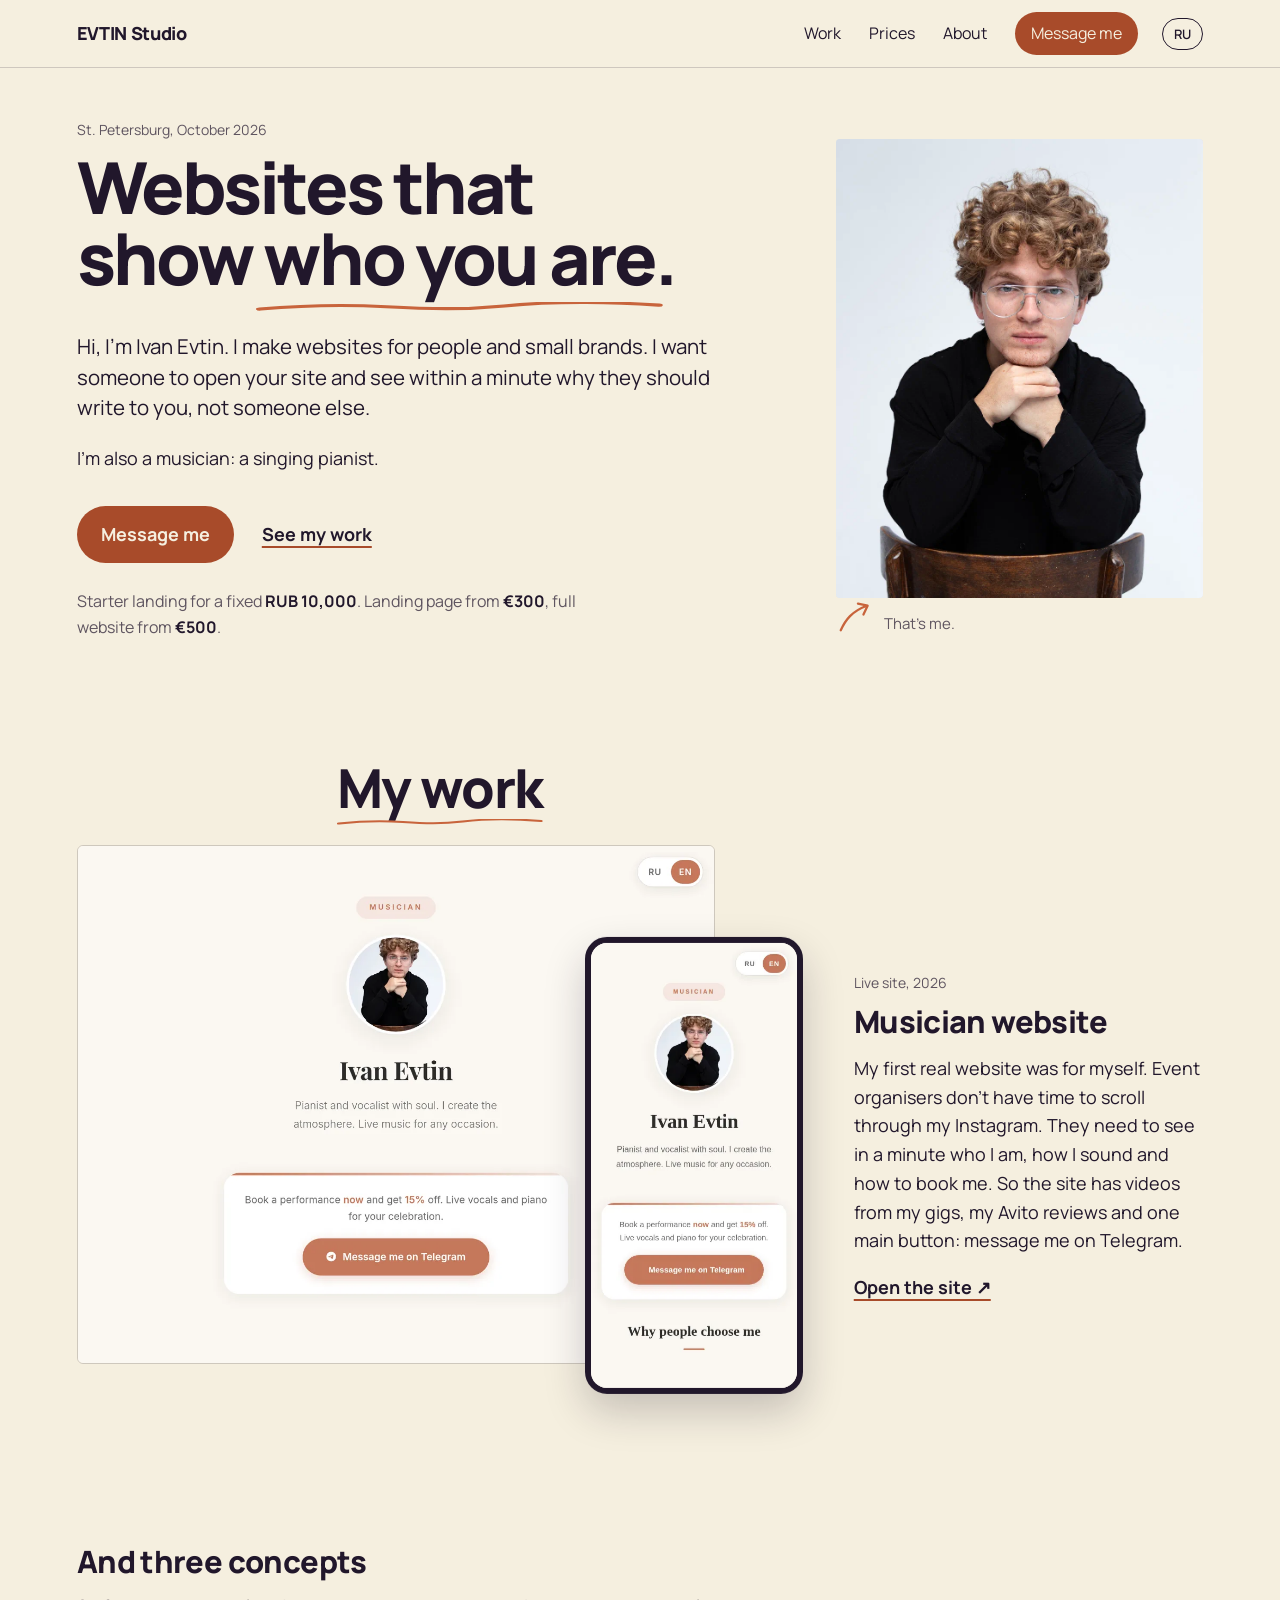
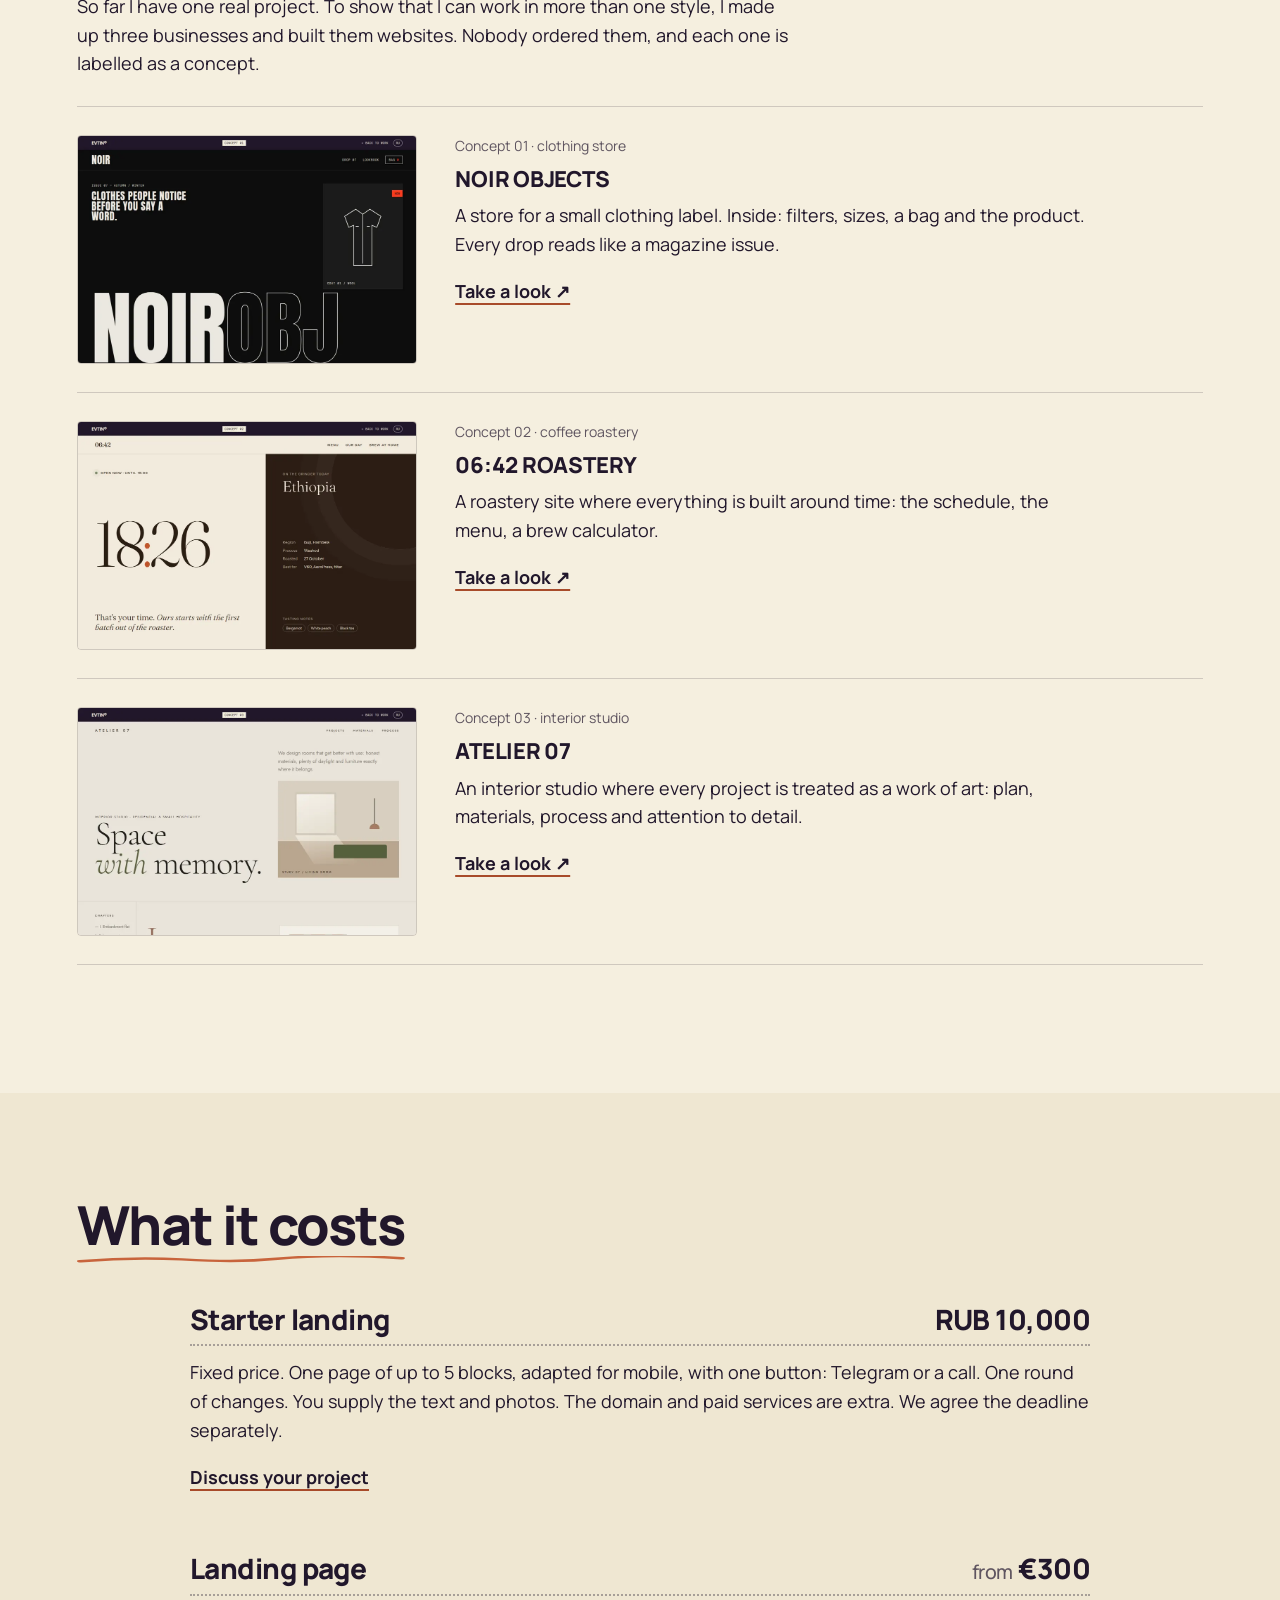
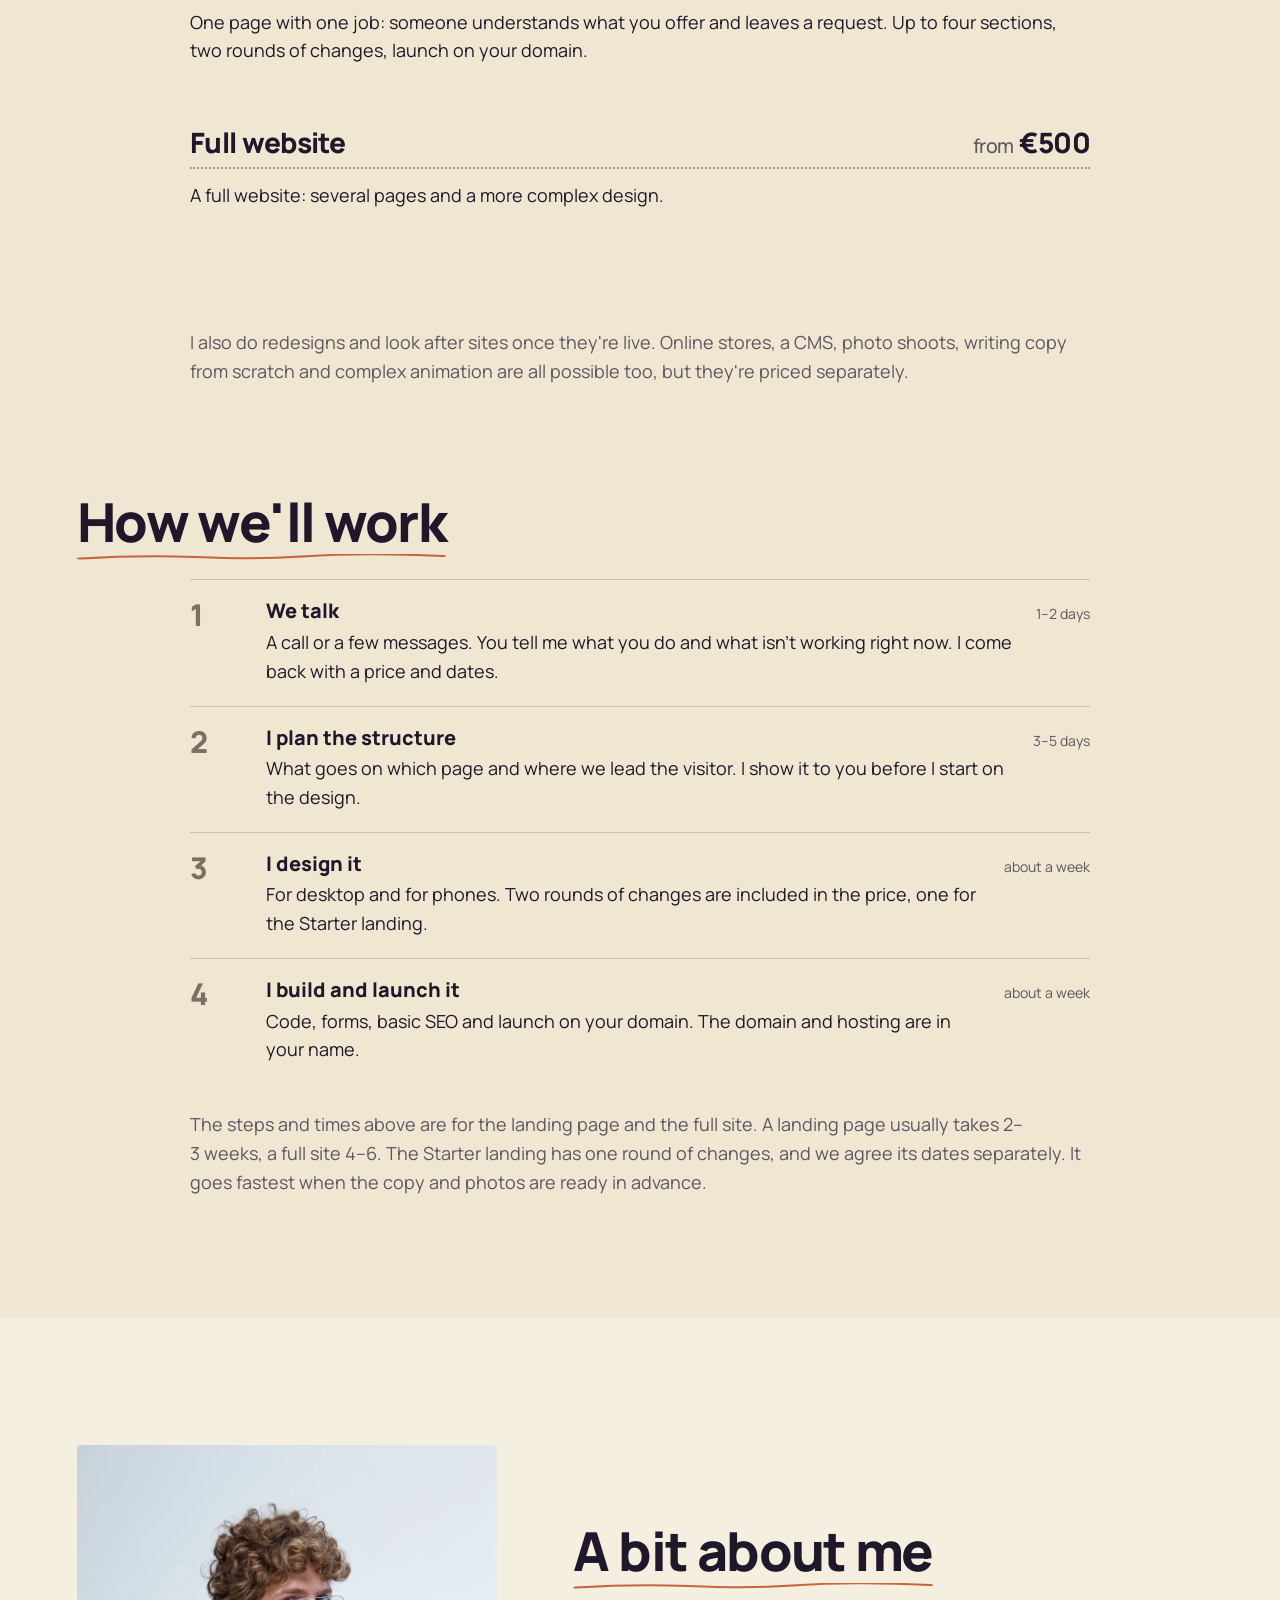
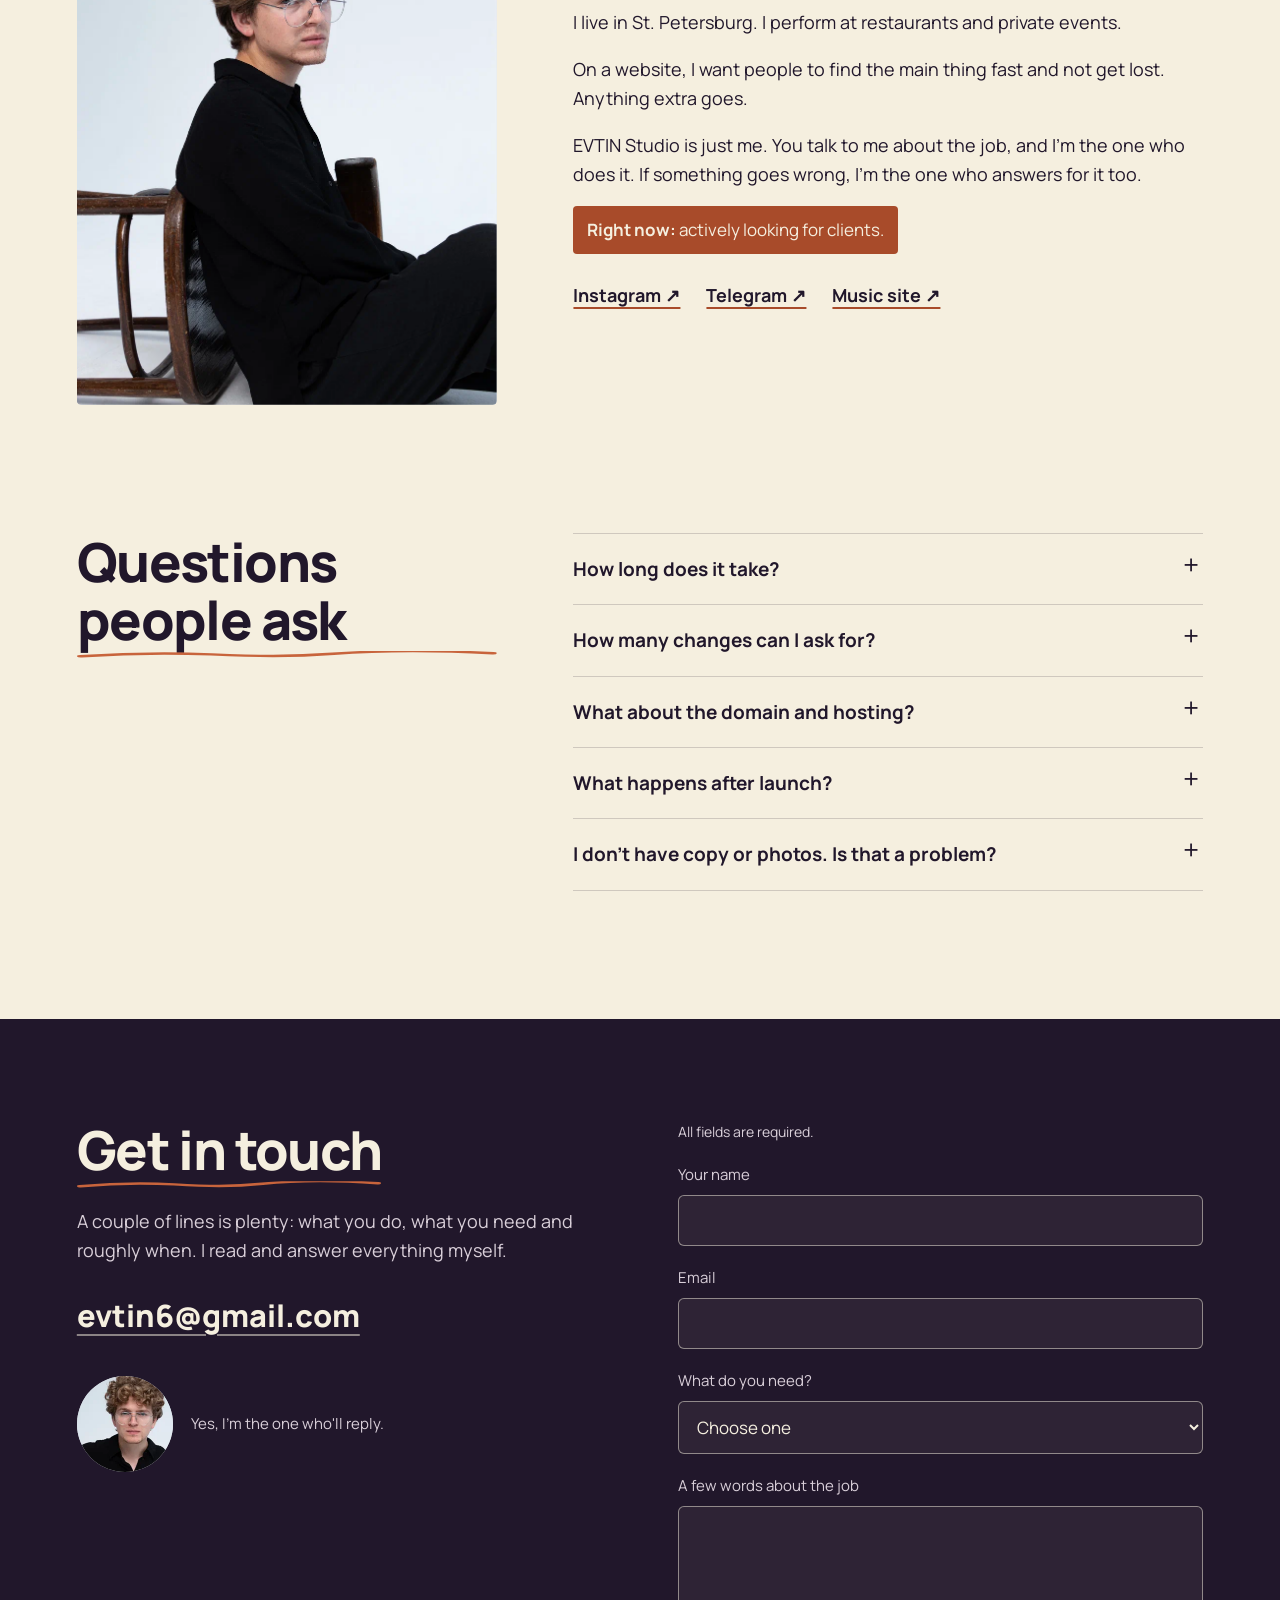
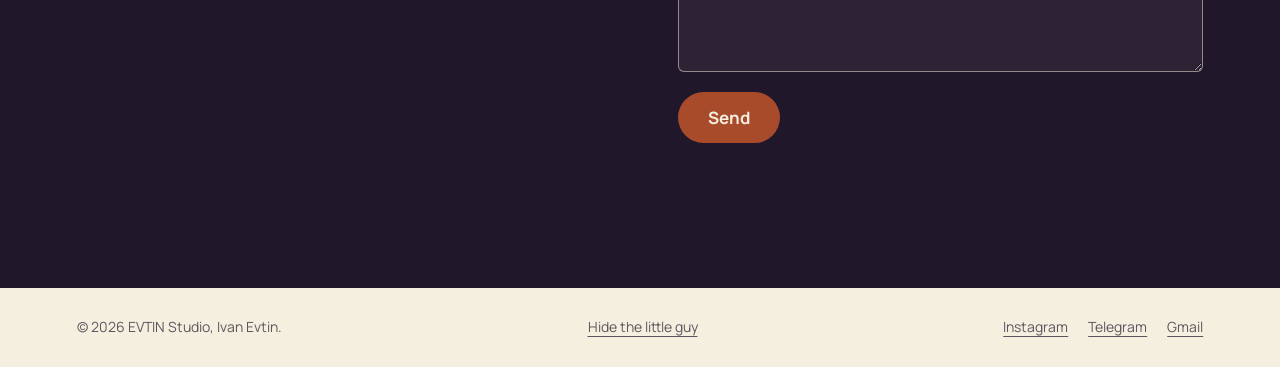
==== commit a0a237bc: "feat: add fixed-price starter landing package" ====
--- a/index.html
+++ b/index.html
@@ -2,7 +2,7 @@
 <html lang="en">
 <head>
 <meta charset="utf-8"><meta name="viewport" content="width=device-width,initial-scale=1">
-<meta name="description" content="Independent web design studio of Ivan Evtin. Landing pages from €300, multi-page websites from €500. I do everything myself, from structure to code.">
+<meta name="description" content="Independent web design studio of Ivan Evtin. Starter landing for a fixed RUB 10,000, landing pages from €300, multi-page websites from €500. I do everything myself, from structure to code.">
 <meta name="theme-color" content="#21172b">
 <meta property="og:type" content="website"><meta property="og:site_name" content="EVTIN Studio"><meta property="og:locale" content="en_US"><meta property="og:locale:alternate" content="ru_RU"><meta property="og:title" content="EVTIN Studio — Ivan Evtin"><meta property="og:description" content="Distinctive websites for people and small brands. Strategy, design and code by one person."><meta property="og:url" content="https://evtinstudio.netlify.app/">
 <meta property="og:image" content="https://evtinstudio.netlify.app/assets/og.png"><meta property="og:image:width" content="1200"><meta property="og:image:height" content="630"><meta property="og:image:alt" content="EVTIN Studio: Websites that show who you are. Ivan Evtin, web design and development">
@@ -12,7 +12,7 @@
 <link rel="icon" href="data:image/svg+xml,%3Csvg xmlns='http://www.w3.org/2000/svg' viewBox='0 0 32 32'%3E%3Crect width='32' height='32' rx='6' fill='%2321172b'/%3E%3Ctext x='16' y='23' font-family='Arial' font-weight='800' font-size='20' text-anchor='middle' fill='%23f5efdf'%3EE%3C/text%3E%3C/svg%3E">
 <link rel="preload" href="fonts/manrope-normal-latin-cf48e3.woff2" as="font" type="font/woff2" crossorigin>
 <link rel="stylesheet" href="styles.css">
-<script type="application/ld+json">{"@context":"https://schema.org","@graph":[{"@type":"WebSite","@id":"https://evtinstudio.netlify.app/#website","url":"https://evtinstudio.netlify.app/","name":"EVTIN Studio","inLanguage":"en","publisher":{"@id":"https://evtinstudio.netlify.app/#studio"}},{"@type":"Person","@id":"https://evtinstudio.netlify.app/#ivan","name":"Ivan Evtin","jobTitle":"Web designer and developer","image":"https://evtinstudio.netlify.app/assets/ivan-03.webp","url":"https://evtinstudio.netlify.app/","worksFor":{"@id":"https://evtinstudio.netlify.app/#studio"},"sameAs":["https://www.instagram.com/evtinivan","https://t.me/video_s_meropriyatiy","https://evtinivan.netlify.app/"]},{"@type":"ProfessionalService","@id":"https://evtinstudio.netlify.app/#studio","name":"EVTIN Studio","url":"https://evtinstudio.netlify.app/","image":"https://evtinstudio.netlify.app/assets/og.png","description":"Independent web design studio. Websites and landing pages for people and small brands. Strategy, design and code by one person.","email":"evtin6@gmail.com","founder":{"@id":"https://evtinstudio.netlify.app/#ivan"},"areaServed":"Worldwide","sameAs":["https://www.instagram.com/evtinivan","https://t.me/video_s_meropriyatiy"],"hasOfferCatalog":{"@type":"OfferCatalog","name":"Web design services","itemListElement":[{"@type":"Offer","name":"Landing page","priceSpecification":[{"@type":"PriceSpecification","minPrice":300,"priceCurrency":"EUR"},{"@type":"PriceSpecification","minPrice":30000,"priceCurrency":"RUB"}],"itemOffered":{"@type":"Service","name":"Landing page design and development"}},{"@type":"Offer","name":"Full website","priceSpecification":[{"@type":"PriceSpecification","minPrice":500,"priceCurrency":"EUR"},{"@type":"PriceSpecification","minPrice":50000,"priceCurrency":"RUB"}],"itemOffered":{"@type":"Service","name":"Website design and development"}}]}}]}</script>
+<script type="application/ld+json">{"@context":"https://schema.org","@graph":[{"@type":"WebSite","@id":"https://evtinstudio.netlify.app/#website","url":"https://evtinstudio.netlify.app/","name":"EVTIN Studio","inLanguage":"en","publisher":{"@id":"https://evtinstudio.netlify.app/#studio"}},{"@type":"Person","@id":"https://evtinstudio.netlify.app/#ivan","name":"Ivan Evtin","jobTitle":"Web designer and developer","image":"https://evtinstudio.netlify.app/assets/ivan-03.webp","url":"https://evtinstudio.netlify.app/","worksFor":{"@id":"https://evtinstudio.netlify.app/#studio"},"sameAs":["https://www.instagram.com/evtinivan","https://t.me/video_s_meropriyatiy","https://evtinivan.netlify.app/"]},{"@type":"ProfessionalService","@id":"https://evtinstudio.netlify.app/#studio","name":"EVTIN Studio","url":"https://evtinstudio.netlify.app/","image":"https://evtinstudio.netlify.app/assets/og.png","description":"Independent web design studio. Websites and landing pages for people and small brands. Strategy, design and code by one person.","email":"evtin6@gmail.com","founder":{"@id":"https://evtinstudio.netlify.app/#ivan"},"areaServed":"Worldwide","sameAs":["https://www.instagram.com/evtinivan","https://t.me/video_s_meropriyatiy"],"hasOfferCatalog":{"@type":"OfferCatalog","name":"Web design services","itemListElement":[{"@type":"Offer","name":"Starter landing","price":10000,"priceCurrency":"RUB","description":"Fixed price. One page of up to 5 blocks, mobile adaptation, a Telegram or call button, one round of changes. The client supplies text and photos. Domain and paid services are extra; the deadline is agreed separately.","itemOffered":{"@type":"Service","name":"Starter landing page design and development"}},{"@type":"Offer","name":"Landing page","priceSpecification":[{"@type":"PriceSpecification","minPrice":300,"priceCurrency":"EUR"},{"@type":"PriceSpecification","minPrice":30000,"priceCurrency":"RUB"}],"itemOffered":{"@type":"Service","name":"Landing page design and development"}},{"@type":"Offer","name":"Full website","priceSpecification":[{"@type":"PriceSpecification","minPrice":500,"priceCurrency":"EUR"},{"@type":"PriceSpecification","minPrice":50000,"priceCurrency":"RUB"}],"itemOffered":{"@type":"Service","name":"Website design and development"}}]}}]}</script>
 </head>
 <body>
 <a class="skip" href="#top" data-i18n="nav.skip">Skip to content</a>
@@ -34,7 +34,7 @@
 <p class="lead" data-i18n="hero.p1">Hi, I'm Ivan Evtin. I make websites for people and small brands. I want someone to open your site and see within a minute why they should write to you, not someone else.</p>
 <p data-i18n="hero.p2">I'm also a musician: a singing pianist.</p>
 <p class="actions"><a class="btn" href="#contact" data-i18n="hero.cta">Message me</a><a class="textlink" href="#work" data-i18n="hero.link">See my work</a></p>
-<p class="price-line" data-i18n="hero.price">Landing page from <span data-eur="300" data-rub="30000">€300</span>, full website from <span data-eur="500" data-rub="50000">€500</span>.</p>
+<p class="price-line" data-i18n="hero.price">Starter landing for a fixed <span>RUB 10,000</span>. Landing page from <span data-eur="300" data-rub="30000">€300</span>, full website from <span data-eur="500" data-rub="50000">€500</span>.</p>
 </div>
 <figure class="intro-photo">
 <img src="assets/ivan-03.webp" alt="Ivan Evtin, web designer and developer" data-i18n-alt="hero.alt" width="853" height="1280" fetchpriority="high">
@@ -70,6 +70,7 @@
 <section class="prices" id="prices">
 <h2 data-i18n="price.title">What it costs</h2>
 <div class="price-rows">
+<div class="price-row"><h3><span data-i18n="price.starter.t">Starter landing</span> <span class="amount" data-i18n="price.starter.amt">RUB 10,000</span></h3><p data-i18n="price.starter.d">Fixed price. One page of up to 5 blocks, adapted for mobile, with one button: Telegram or a call. One round of changes. You supply the text and photos. The domain and paid services are extra. We agree the deadline separately.</p><p><a class="textlink" href="#contact" data-i18n="price.starter.cta">Discuss your project</a></p></div>
 <div class="price-row"><h3><span data-i18n="price.landing.t">Landing page</span> <span class="amount"><span data-i18n="price.from">from</span> <span data-eur="300" data-rub="30000">€300</span></span></h3><p data-i18n="price.landing.d">One page with one job: someone understands what you offer and leaves a request. Up to four sections, two rounds of changes, launch on your domain.</p></div>
 <div class="price-row"><h3><span data-i18n="price.site.t">Full website</span> <span class="amount"><span data-i18n="price.from">from</span> <span data-eur="500" data-rub="50000">€500</span></span></h3><p data-i18n="price.site.d">A full website: several pages and a more complex design.</p></div>
 </div>
@@ -80,10 +81,10 @@
 <ol class="steps" role="list">
 <li><h3 data-i18n="process.one.t">We talk</h3><p data-i18n="process.one.d">A call or a few messages. You tell me what you do and what isn't working right now. I come back with a price and dates.</p><p class="note" data-i18n="process.one.time">1–2 days</p></li>
 <li><h3 data-i18n="process.two.t">I plan the structure</h3><p data-i18n="process.two.d">What goes on which page and where we lead the visitor. I show it to you before I start on the design.</p><p class="note" data-i18n="process.two.time">3–5 days</p></li>
-<li><h3 data-i18n="process.three.t">I design it</h3><p data-i18n="process.three.d">For desktop and for phones. Two rounds of changes are included in the price.</p><p class="note" data-i18n="process.three.time">about a week</p></li>
+<li><h3 data-i18n="process.three.t">I design it</h3><p data-i18n="process.three.d">For desktop and for phones. Two rounds of changes are included in the price, one for the Starter landing.</p><p class="note" data-i18n="process.three.time">about a week</p></li>
 <li><h3 data-i18n="process.four.t">I build and launch it</h3><p data-i18n="process.four.d">Code, forms, basic SEO and launch on your domain. The domain and hosting are in your name.</p><p class="note" data-i18n="process.four.time">about a week</p></li>
 </ol>
-<p class="muted" data-i18n="process.note">A landing page usually takes 2–3 weeks, a full site 4–6. It goes fastest when the copy and photos are ready in advance.</p>
+<p class="muted" data-i18n="process.note">The steps and times above are for the landing page and the full site. A landing page usually takes 2–3 weeks, a full site 4–6. The Starter landing has one round of changes, and we agree its dates separately. It goes fastest when the copy and photos are ready in advance.</p>
 </section>
 
 <section class="about" id="about">
@@ -101,11 +102,11 @@
 <section class="faq" id="faq">
 <h2 data-i18n="faq.title">Questions people ask</h2>
 <div class="faq-list">
-<details><summary data-i18n="faq.time.q">How long does it take?</summary><p data-i18n="faq.time.a">A landing page usually takes 2–3 weeks, a full website 4–6. I'll give you exact dates together with the price. It mostly depends on how quickly the copy and photos are ready.</p></details>
-<details><summary data-i18n="faq.rev.q">How many changes can I ask for?</summary><p data-i18n="faq.rev.a">Two rounds of changes at the design stage. That's usually enough, because we agree on the structure first. If you need more, I'll tell you the price up front.</p></details>
-<details><summary data-i18n="faq.host.q">What about the domain and hosting?</summary><p data-i18n="faq.host.a">Both go in your name, so everything belongs to you. I set it all up and launch the site on your domain. For a small site, hosting usually costs nothing or close to it.</p></details>
+<details><summary data-i18n="faq.time.q">How long does it take?</summary><p data-i18n="faq.time.a">A landing page usually takes 2–3 weeks, a full website 4–6. For the Starter landing we agree the dates separately. For the others I'll give you exact dates together with the price. It mostly depends on how quickly the copy and photos are ready.</p></details>
+<details><summary data-i18n="faq.rev.q">How many changes can I ask for?</summary><p data-i18n="faq.rev.a">Two rounds of changes at the design stage, or one round on the Starter landing. That's usually enough, because we agree on the structure first. If you need more, I'll tell you the price up front.</p></details>
+<details><summary data-i18n="faq.host.q">What about the domain and hosting?</summary><p data-i18n="faq.host.a">Both go in your name, so everything belongs to you. I set it all up and launch the site on your domain. For a small site, hosting usually costs nothing or close to it. With the Starter landing, the domain and any paid services are extra.</p></details>
 <details><summary data-i18n="faq.support.q">What happens after launch?</summary><p data-i18n="faq.support.a">If you need it, I can keep making fixes, adding sections and improving the site. That isn't part of the website price. We agree on it separately, per task or per month.</p></details>
-<details><summary data-i18n="faq.copy.q">I don't have copy or photos. Is that a problem?</summary><p data-i18n="faq.copy.a">No. I'll tell you what's needed and in what order. I can write the copy myself, but that's priced separately.</p></details>
+<details><summary data-i18n="faq.copy.q">I don't have copy or photos. Is that a problem?</summary><p data-i18n="faq.copy.a">No. I'll tell you what's needed and in what order. I can write the copy myself, but that's priced separately. With the Starter landing, you supply the text and photos yourself.</p></details>
 </div>
 </section>
 
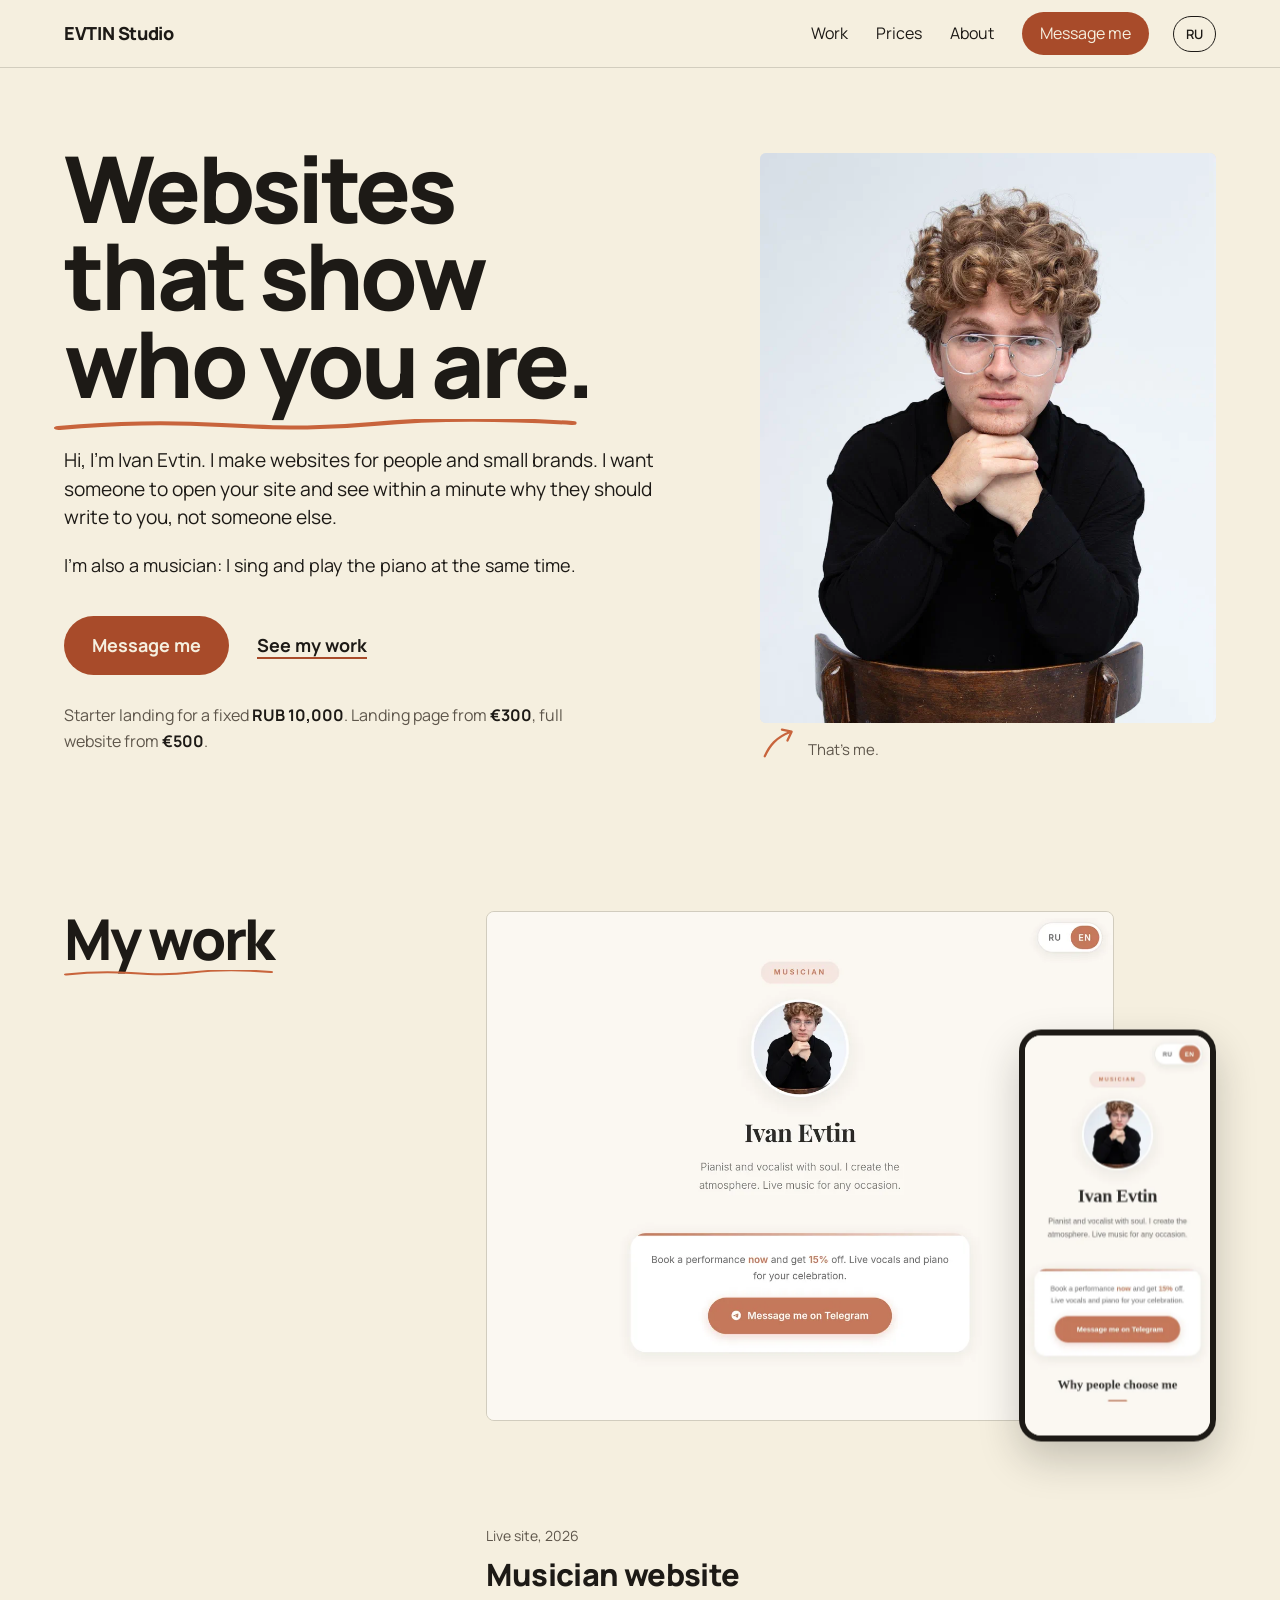
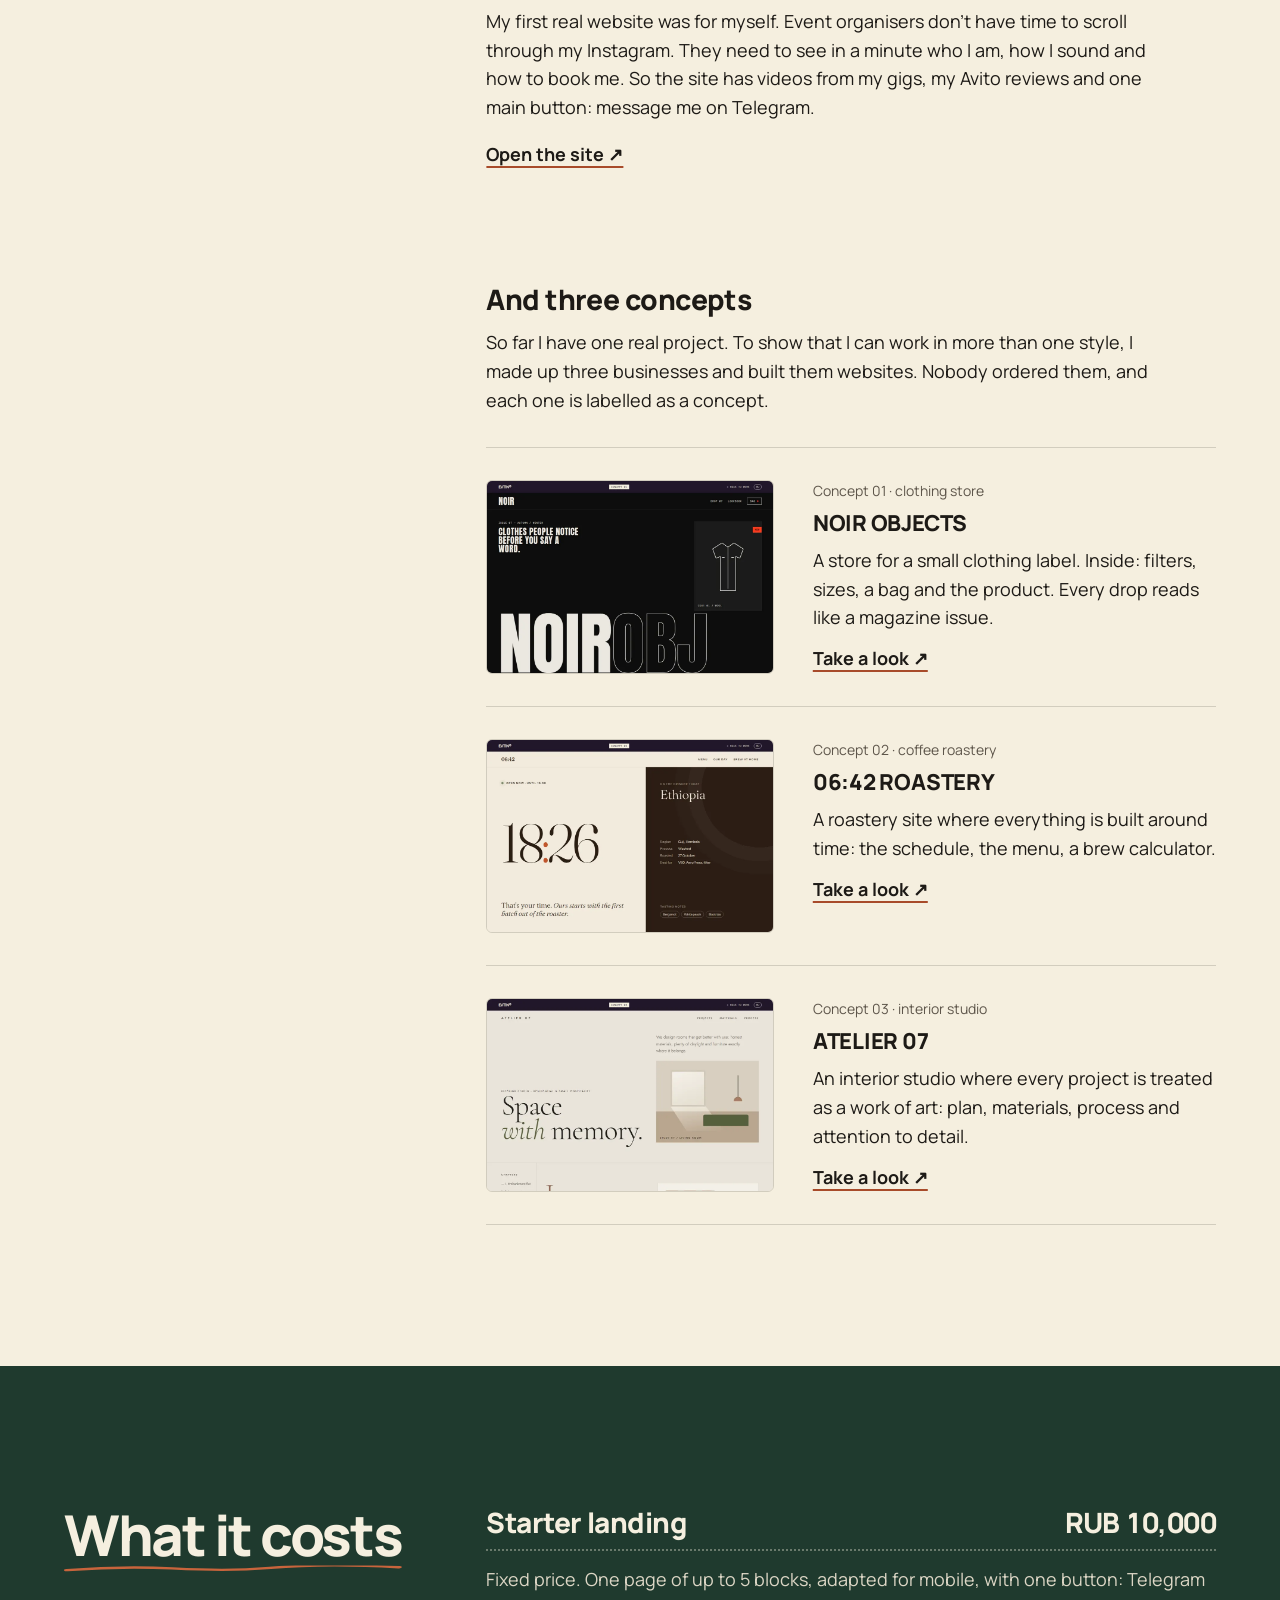
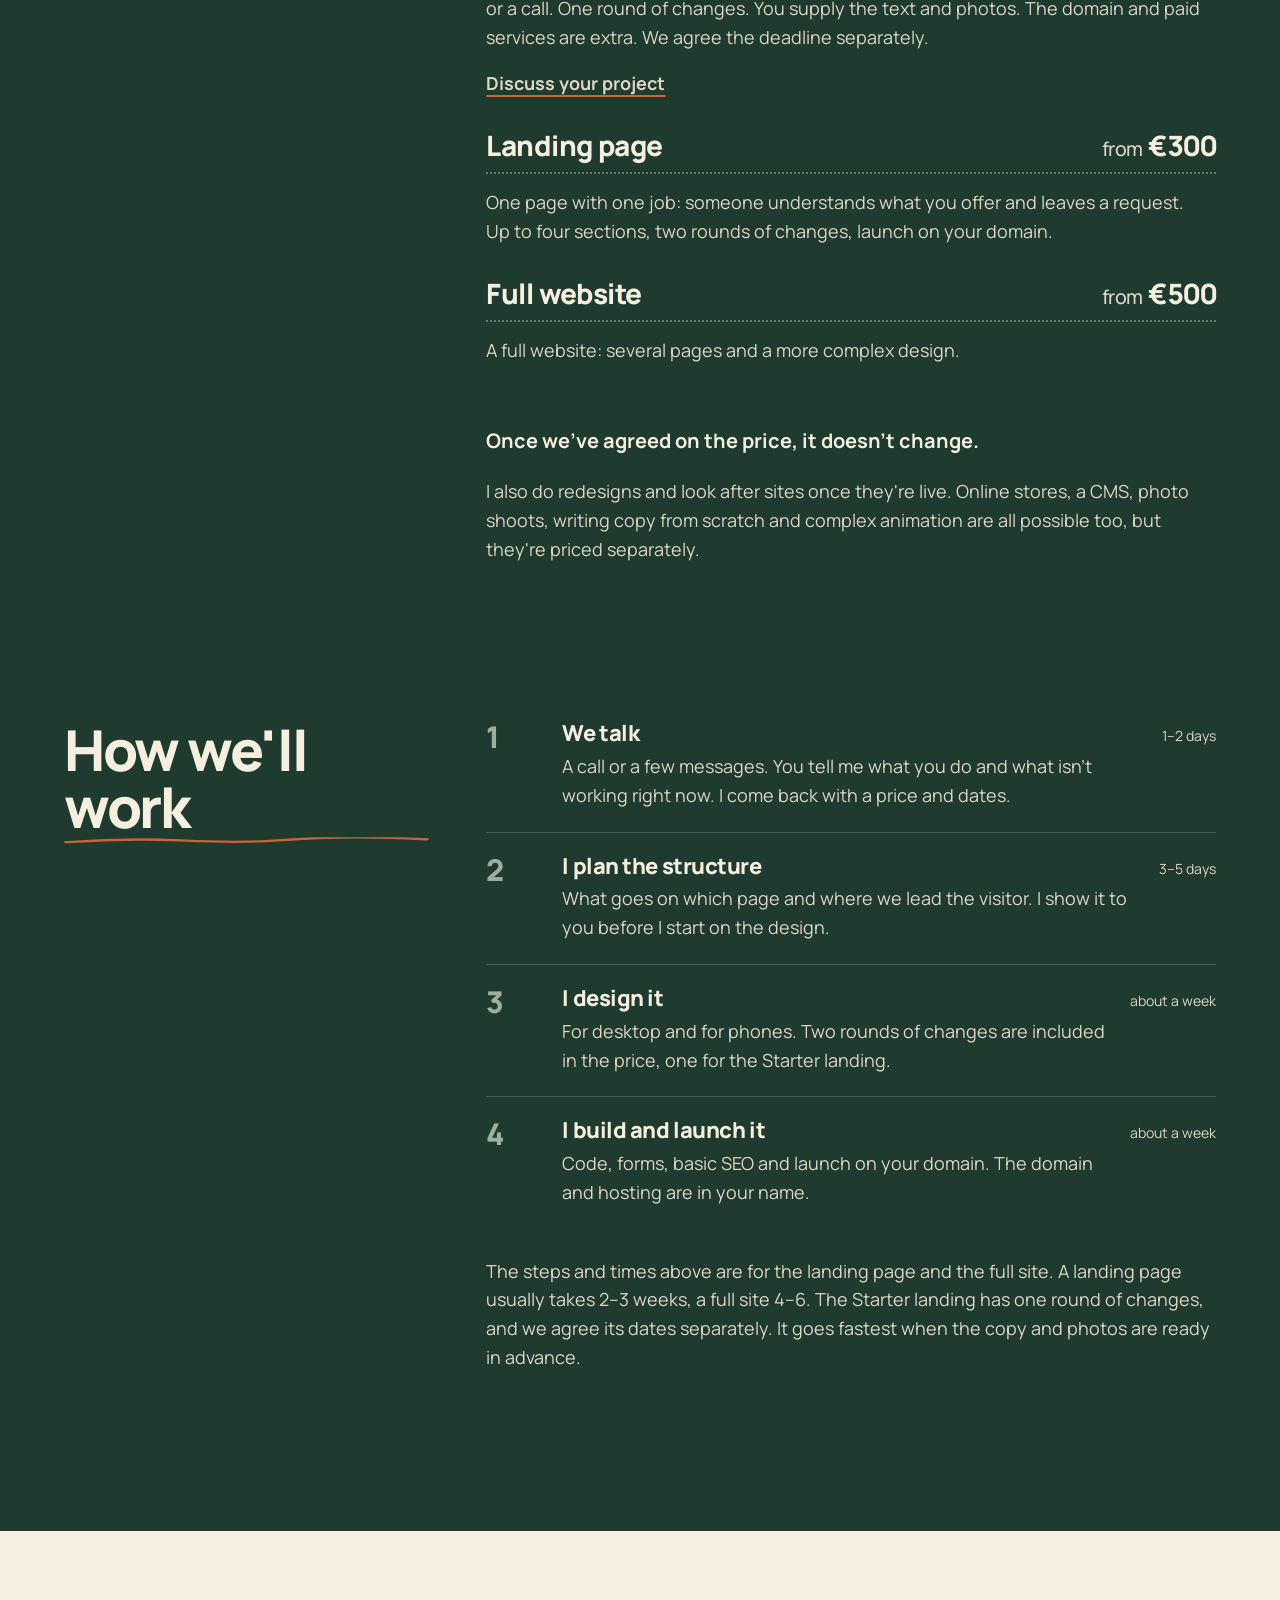
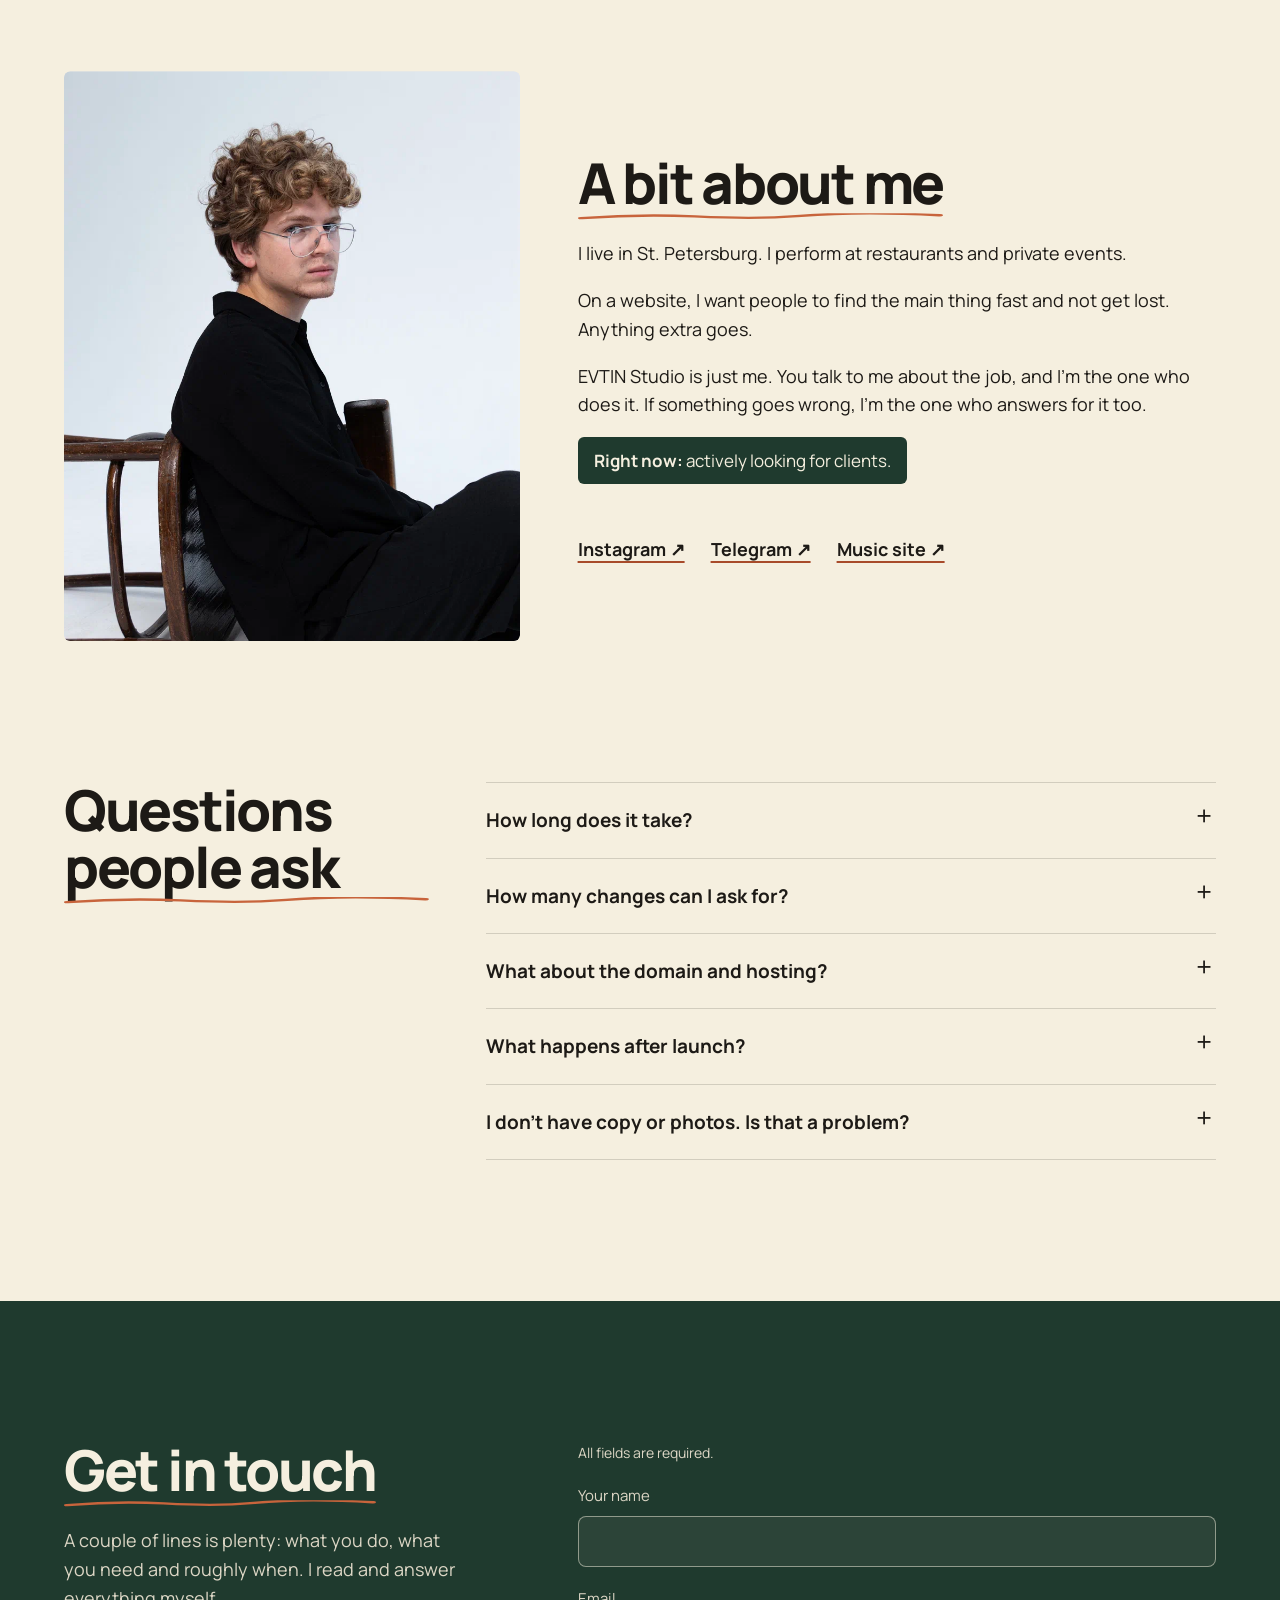
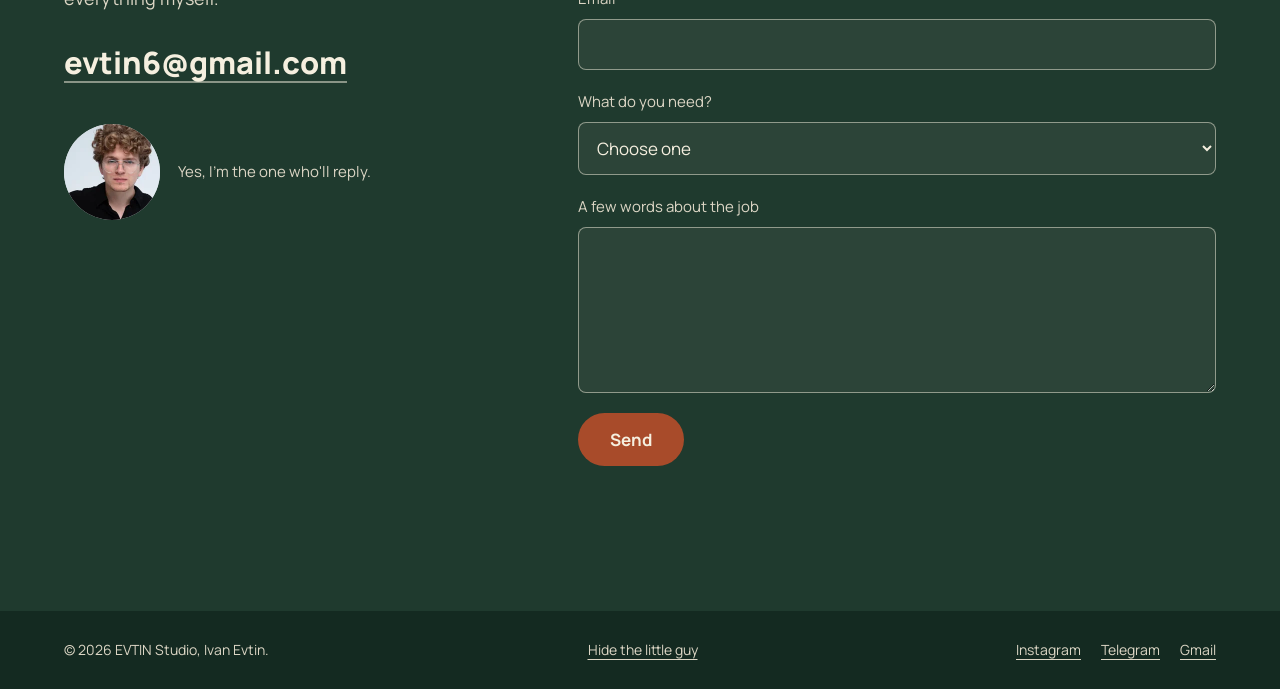
==== commit dbe44e8b: "feat: paper & pine redesign, remove plum purple Beige paper stays the main colour; deep pine green b" ====
--- a/index.html
+++ b/index.html
@@ -3,13 +3,13 @@
 <head>
 <meta charset="utf-8"><meta name="viewport" content="width=device-width,initial-scale=1">
 <meta name="description" content="Independent web design studio of Ivan Evtin. Starter landing for a fixed RUB 10,000, landing pages from €300, multi-page websites from €500. I do everything myself, from structure to code.">
-<meta name="theme-color" content="#21172b">
+<meta name="theme-color" content="#f5efdf">
 <meta property="og:type" content="website"><meta property="og:site_name" content="EVTIN Studio"><meta property="og:locale" content="en_US"><meta property="og:locale:alternate" content="ru_RU"><meta property="og:title" content="EVTIN Studio — Ivan Evtin"><meta property="og:description" content="Distinctive websites for people and small brands. Strategy, design and code by one person."><meta property="og:url" content="https://evtinstudio.netlify.app/">
 <meta property="og:image" content="https://evtinstudio.netlify.app/assets/og.png"><meta property="og:image:width" content="1200"><meta property="og:image:height" content="630"><meta property="og:image:alt" content="EVTIN Studio: Websites that show who you are. Ivan Evtin, web design and development">
 <meta name="twitter:card" content="summary_large_image"><meta name="twitter:image" content="https://evtinstudio.netlify.app/assets/og.png">
 <link rel="canonical" href="https://evtinstudio.netlify.app/">
 <title>EVTIN Studio — Web Design &amp; Landing Pages by Ivan Evtin</title>
-<link rel="icon" href="data:image/svg+xml,%3Csvg xmlns='http://www.w3.org/2000/svg' viewBox='0 0 32 32'%3E%3Crect width='32' height='32' rx='6' fill='%2321172b'/%3E%3Ctext x='16' y='23' font-family='Arial' font-weight='800' font-size='20' text-anchor='middle' fill='%23f5efdf'%3EE%3C/text%3E%3C/svg%3E">
+<link rel="icon" href="data:image/svg+xml,%3Csvg xmlns='http://www.w3.org/2000/svg' viewBox='0 0 32 32'%3E%3Crect width='32' height='32' rx='6' fill='%231f3a2e'/%3E%3Ctext x='16' y='23' font-family='Arial' font-weight='800' font-size='20' text-anchor='middle' fill='%23f5efdf'%3EE%3C/text%3E%3C/svg%3E">
 <link rel="preload" href="fonts/manrope-normal-latin-cf48e3.woff2" as="font" type="font/woff2" crossorigin>
 <link rel="stylesheet" href="styles.css">
 <script type="application/ld+json">{"@context":"https://schema.org","@graph":[{"@type":"WebSite","@id":"https://evtinstudio.netlify.app/#website","url":"https://evtinstudio.netlify.app/","name":"EVTIN Studio","inLanguage":"en","publisher":{"@id":"https://evtinstudio.netlify.app/#studio"}},{"@type":"Person","@id":"https://evtinstudio.netlify.app/#ivan","name":"Ivan Evtin","jobTitle":"Web designer and developer","image":"https://evtinstudio.netlify.app/assets/ivan-03.webp","url":"https://evtinstudio.netlify.app/","worksFor":{"@id":"https://evtinstudio.netlify.app/#studio"},"sameAs":["https://www.instagram.com/evtinivan","https://t.me/video_s_meropriyatiy","https://evtinivan.netlify.app/"]},{"@type":"ProfessionalService","@id":"https://evtinstudio.netlify.app/#studio","name":"EVTIN Studio","url":"https://evtinstudio.netlify.app/","image":"https://evtinstudio.netlify.app/assets/og.png","description":"Independent web design studio. Websites and landing pages for people and small brands. Strategy, design and code by one person.","email":"evtin6@gmail.com","founder":{"@id":"https://evtinstudio.netlify.app/#ivan"},"areaServed":"Worldwide","sameAs":["https://www.instagram.com/evtinivan","https://t.me/video_s_meropriyatiy"],"hasOfferCatalog":{"@type":"OfferCatalog","name":"Web design services","itemListElement":[{"@type":"Offer","name":"Starter landing","price":10000,"priceCurrency":"RUB","description":"Fixed price. One page of up to 5 blocks, mobile adaptation, a Telegram or call button, one round of changes. The client supplies text and photos. Domain and paid services are extra; the deadline is agreed separately.","itemOffered":{"@type":"Service","name":"Starter landing page design and development"}},{"@type":"Offer","name":"Landing page","priceSpecification":[{"@type":"PriceSpecification","minPrice":300,"priceCurrency":"EUR"},{"@type":"PriceSpecification","minPrice":30000,"priceCurrency":"RUB"}],"itemOffered":{"@type":"Service","name":"Landing page design and development"}},{"@type":"Offer","name":"Full website","priceSpecification":[{"@type":"PriceSpecification","minPrice":500,"priceCurrency":"EUR"},{"@type":"PriceSpecification","minPrice":50000,"priceCurrency":"RUB"}],"itemOffered":{"@type":"Service","name":"Website design and development"}}]}}]}</script>
@@ -29,10 +29,9 @@
 
 <section class="intro">
 <div class="intro-text">
-<p class="dateline" data-i18n="hero.date">St. Petersburg, October 2026</p>
 <h1 data-i18n="hero.title">Websites that show <span class="scrib">who you are</span>.</h1>
 <p class="lead" data-i18n="hero.p1">Hi, I'm Ivan Evtin. I make websites for people and small brands. I want someone to open your site and see within a minute why they should write to you, not someone else.</p>
-<p data-i18n="hero.p2">I'm also a musician: a singing pianist.</p>
+<p data-i18n="hero.p2">I'm also a musician: I sing and play the piano at the same time.</p>
 <p class="actions"><a class="btn" href="#contact" data-i18n="hero.cta">Message me</a><a class="textlink" href="#work" data-i18n="hero.link">See my work</a></p>
 <p class="price-line" data-i18n="hero.price">Starter landing for a fixed <span>RUB 10,000</span>. Landing page from <span data-eur="300" data-rub="30000">€300</span>, full website from <span data-eur="500" data-rub="50000">€500</span>.</p>
 </div>
@@ -42,8 +41,9 @@
 </figure>
 </section>
 
-<section class="work" id="work">
-<h2><span class="ht" data-i18n="work.title">My work</span></h2>
+<section class="work sec" id="work">
+<h2 data-i18n="work.title">My work</h2>
+<div class="sec-body">
 <article class="case">
 <a class="case-shot" href="https://evtinivan.netlify.app/" target="_blank" rel="noopener" tabindex="-1" aria-hidden="true"><img class="shot-desk" src="assets/case-musician.webp" alt="" width="1200" height="975" loading="lazy"><img class="shot-phone" src="assets/case-musician-phone.webp" alt="" width="390" height="844" loading="lazy"></a>
 <div class="case-text">
@@ -65,10 +65,13 @@
 <li><a class="try-shot" href="concept-atelier07.html" tabindex="-1" aria-hidden="true"><img src="assets/concept-atelier07.webp" alt="" width="960" height="645" loading="lazy"></a><div><p class="note"><span data-i18n="work.concept">Concept</span> 03 · <span data-i18n="tries.atelier">interior studio</span></p><h4 id="t-atelier">ATELIER 07</h4><p data-i18n="work.atelier">An interior studio where every project is treated as a work of art: plan, materials, process and attention to detail.</p><a href="concept-atelier07.html" class="textlink" id="v-atelier" aria-labelledby="v-atelier t-atelier" data-i18n="work.view">Take a look ↗︎</a></div></li>
 </ul>
 </div>
+</div>
 </section>
 
 <section class="prices" id="prices">
+<div class="sec">
 <h2 data-i18n="price.title">What it costs</h2>
+<div class="sec-body">
 <div class="price-rows">
 <div class="price-row"><h3><span data-i18n="price.starter.t">Starter landing</span> <span class="amount" data-i18n="price.starter.amt">RUB 10,000</span></h3><p data-i18n="price.starter.d">Fixed price. One page of up to 5 blocks, adapted for mobile, with one button: Telegram or a call. One round of changes. You supply the text and photos. The domain and paid services are extra. We agree the deadline separately.</p><p><a class="textlink" href="#contact" data-i18n="price.starter.cta">Discuss your project</a></p></div>
 <div class="price-row"><h3><span data-i18n="price.landing.t">Landing page</span> <span class="amount"><span data-i18n="price.from">from</span> <span data-eur="300" data-rub="30000">€300</span></span></h3><p data-i18n="price.landing.d">One page with one job: someone understands what you offer and leaves a request. Up to four sections, two rounds of changes, launch on your domain.</p></div>
@@ -76,8 +79,12 @@
 </div>
 <p class="price-promise" data-i18n="price.promise">Once we've agreed on the price, it doesn't change.</p>
 <p class="muted" data-i18n="price.more">I also do redesigns and look after sites once they're live. Online stores, a CMS, photo shoots, writing copy from scratch and complex animation are all possible too, but they're priced separately.</p>
+</div>
+</div>
 
-<h2 class="process-title" id="process" data-i18n="process.title">How we'll work</h2>
+<div class="sec process">
+<h2 id="process" data-i18n="process.title">How we'll work</h2>
+<div class="sec-body">
 <ol class="steps" role="list">
 <li><h3 data-i18n="process.one.t">We talk</h3><p data-i18n="process.one.d">A call or a few messages. You tell me what you do and what isn't working right now. I come back with a price and dates.</p><p class="note" data-i18n="process.one.time">1–2 days</p></li>
 <li><h3 data-i18n="process.two.t">I plan the structure</h3><p data-i18n="process.two.d">What goes on which page and where we lead the visitor. I show it to you before I start on the design.</p><p class="note" data-i18n="process.two.time">3–5 days</p></li>
@@ -85,6 +92,8 @@
 <li><h3 data-i18n="process.four.t">I build and launch it</h3><p data-i18n="process.four.d">Code, forms, basic SEO and launch on your domain. The domain and hosting are in your name.</p><p class="note" data-i18n="process.four.time">about a week</p></li>
 </ol>
 <p class="muted" data-i18n="process.note">The steps and times above are for the landing page and the full site. A landing page usually takes 2–3 weeks, a full site 4–6. The Starter landing has one round of changes, and we agree its dates separately. It goes fastest when the copy and photos are ready in advance.</p>
+</div>
+</div>
 </section>
 
 <section class="about" id="about">
@@ -99,7 +108,7 @@
 </div>
 </section>
 
-<section class="faq" id="faq">
+<section class="faq sec" id="faq">
 <h2 data-i18n="faq.title">Questions people ask</h2>
 <div class="faq-list">
 <details><summary data-i18n="faq.time.q">How long does it take?</summary><p data-i18n="faq.time.a">A landing page usually takes 2–3 weeks, a full website 4–6. For the Starter landing we agree the dates separately. For the others I'll give you exact dates together with the price. It mostly depends on how quickly the copy and photos are ready.</p></details>
--- a/styles.css
+++ b/styles.css
@@ -179,159 +179,171 @@
   src: url(fonts/manrope-normal-latin-cf48e3.woff2) format('woff2');
   unicode-range: U+0000-00FF, U+0131, U+0152-0153, U+02BB-02BC, U+02C6, U+02DA, U+02DC, U+0304, U+0308, U+0329, U+2000-206F, U+20AC, U+2122, U+2191, U+2193, U+2212, U+2215, U+FEFF, U+FFFD;
 }
-:root{--ink:#21172b;--paper:#f5efdf;--terra:#a84b2a;--terra-deep:#8c3d21;--terra-soft:#c8643c;--sand:#efe2d0;--muted:#5f5560;--line:rgba(33,23,43,.18);--pad:max(20px,6vw);--scrib:url("data:image/svg+xml,%3Csvg xmlns='http://www.w3.org/2000/svg' viewBox='0 0 200 14' preserveAspectRatio='none'%3E%3Cpath d='M2 9c22-5 41-6 62-3s38 4 58-1 46-6 76-1' fill='none' stroke='%23c8643c' stroke-width='4' stroke-linecap='round'/%3E%3C/svg%3E");--arrow:url("data:image/svg+xml,%3Csvg xmlns='http://www.w3.org/2000/svg' viewBox='0 0 40 34'%3E%3Cpath d='M4 31c6-11 13-19 29-24M24 4l10 3-5 9' fill='none' stroke='%23c8643c' stroke-width='2.4' stroke-linecap='round' stroke-linejoin='round'/%3E%3C/svg%3E")}
+/* Tokens. One container (--wrap) and one outer edge (--edge) shared by every section, so all left edges line up. */
+:root{--ink:#1d1a16;--paper:#f5efdf;--terra:#a84b2a;--terra-deep:#8c3d21;--terra-soft:#c8643c;--sand:#efe7d2;--muted:#5e564b;--pine:#1f3a2e;--pine-deep:#142a21;--on-pine:#dcd6c5;--terra-light:#d9845f;--line:rgba(29,26,22,.16);
+--wrap:1240px;--side:clamp(20px,5vw,64px);--edge:max(var(--side),calc((100% - var(--wrap))/2));--gap:clamp(24px,4.5vw,72px);--sec-y:clamp(88px,11vw,168px);--ease:cubic-bezier(.16,1,.3,1);
+--scrib:url("data:image/svg+xml,%3Csvg xmlns='http://www.w3.org/2000/svg' viewBox='0 0 200 14' preserveAspectRatio='none'%3E%3Cpath d='M2 9c22-5 41-6 62-3s38 4 58-1 46-6 76-1' fill='none' stroke='%23c8643c' stroke-width='4' stroke-linecap='round'/%3E%3C/svg%3E");--arrow:url("data:image/svg+xml,%3Csvg xmlns='http://www.w3.org/2000/svg' viewBox='0 0 40 34'%3E%3Cpath d='M4 31c6-11 13-19 29-24M24 4l10 3-5 9' fill='none' stroke='%23c8643c' stroke-width='2.4' stroke-linecap='round' stroke-linejoin='round'/%3E%3C/svg%3E")}
 *{box-sizing:border-box}
-html{scroll-behavior:smooth;scroll-padding-top:84px}
+html{scroll-behavior:smooth;scroll-padding-top:84px;scrollbar-color:rgba(29,26,22,.35) var(--paper);accent-color:var(--terra)}
 body{margin:0;background:var(--paper);color:var(--ink);font:18px/1.6 Manrope,Arial,sans-serif;-webkit-font-smoothing:antialiased}
+::selection{background:var(--terra);color:var(--paper)}
 img{max-width:100%;height:auto;display:block}
 a{color:inherit}
-p{margin:0 0 1em}
-h1,h2,h3,h4{margin:0;font-weight:800;line-height:1.08}
+p{margin:0 0 1em;text-wrap:pretty}
+h1,h2,h3,h4{margin:0;font-weight:800;line-height:1.08;text-wrap:balance}
 :focus-visible{outline:3px solid var(--ink);outline-offset:3px;border-radius:2px}
 .contact :focus-visible{outline-color:var(--paper)}
 .skip{position:absolute;left:12px;top:-60px;z-index:50;background:var(--ink);color:var(--paper);padding:10px 14px;border-radius:6px}
 .skip:focus{top:12px}
 
-.topbar{position:sticky;top:0;z-index:20;height:68px;padding:0 var(--pad);display:flex;align-items:center;justify-content:space-between;gap:24px;background:rgba(245,239,223,.97);border-bottom:1px solid var(--line)}
+.topbar{position:sticky;top:0;z-index:20;height:68px;padding:0 var(--edge);display:flex;align-items:center;justify-content:space-between;gap:24px;background:rgba(245,239,223,.97);border-bottom:1px solid var(--line)}
 .brand{font-weight:800;font-size:18px;letter-spacing:-.02em;text-decoration:none}
 .nav{display:flex;align-items:center;gap:28px;margin-left:auto;font-size:16px}
 .nav a{text-decoration:none}
 .nav a:hover{text-decoration:underline;text-decoration-color:var(--terra);text-decoration-thickness:2px;text-underline-offset:6px}
-.nav .nav-cta{background:var(--terra);color:var(--paper);padding:9px 16px;border-radius:999px}
+.nav .nav-cta{background:var(--terra);color:var(--paper);padding:9px 18px;border-radius:999px}
 .nav .nav-cta:hover{text-decoration:none;background:var(--terra-deep)}
 .top-actions{display:flex;align-items:center;gap:10px}
-.lang{font:600 13px Manrope,Arial,sans-serif;background:none;border:1.5px solid var(--ink);border-radius:999px;padding:6px 11px;color:var(--ink);cursor:pointer}
+.lang{font:600 13px Manrope,Arial,sans-serif;background:none;border:1.5px solid var(--ink);border-radius:999px;min-height:36px;padding:6px 12px;color:var(--ink);cursor:pointer}
 .burger{display:none}
 
-section{padding:0 var(--pad)}
-h2{font-size:clamp(32px,4.2vw,54px);letter-spacing:-.03em;margin-bottom:28px}
+section{padding:0 var(--edge)}
+h2{font-size:clamp(38px,4.4vw,66px);letter-spacing:-.04em;line-height:1;margin-bottom:28px}
+h3{letter-spacing:-.02em}
 .note,.dateline{font-size:14px;color:var(--muted);margin-bottom:10px}
 .muted{color:var(--muted)}
 .textlink{font-weight:700;text-decoration:underline;text-decoration-color:var(--terra);text-decoration-thickness:2px;text-underline-offset:5px}
 .textlink:hover{text-decoration-color:var(--ink)}
-.btn{display:inline-block;background:var(--terra);color:var(--paper);font-weight:700;padding:14px 24px;border-radius:999px;text-decoration:none}
+.btn{display:inline-block;background:var(--terra);color:var(--paper);font-weight:700;padding:15px 28px;border-radius:999px;text-decoration:none}
 .btn:hover{background:var(--terra-deep)}
 
-.intro{display:grid;grid-template-columns:minmax(0,1.3fr) minmax(0,.7fr);gap:6vw;align-items:center;padding-top:clamp(32px,4vw,64px);padding-bottom:clamp(64px,8vw,120px);max-width:1440px;margin:0 auto}
-.intro h1{font-size:clamp(40px,5.6vw,84px);letter-spacing:-.04em;line-height:1;max-width:13ch;margin:6px 0 36px}
+/* Section grid: the heading sits in the margin (4 of 12), the content in the text column (8 of 12). */
+.sec{display:grid;grid-template-columns:minmax(0,4fr) minmax(0,8fr);column-gap:var(--gap);align-items:start}
+main .sec>h2{justify-self:start;position:sticky;top:108px;margin-bottom:0}
+.sec-body{min-width:0}
+
+.intro{display:grid;grid-template-columns:minmax(0,7fr) minmax(0,5fr);gap:var(--gap);align-items:center;padding-top:clamp(40px,6vw,104px);padding-bottom:var(--sec-y)}
+.intro h1{font-size:clamp(48px,7.2vw,104px);letter-spacing:-.04em;line-height:.95;max-width:12ch;margin:0 0 clamp(28px,3vw,44px)}
 .scrib{position:relative;white-space:nowrap}
 .scrib::after{content:"";position:absolute;left:-2%;right:-2%;bottom:-.08em;height:.16em;background:var(--scrib) center/100% 100% no-repeat}
-.intro p{max-width:34em}
-.intro .lead{font-size:clamp(19px,1.6vw,22px);line-height:1.5}
-.actions{display:flex;flex-wrap:wrap;align-items:center;gap:14px 28px;margin:34px 0 26px}
+.intro p{max-width:32em}
+.intro .lead{font-size:clamp(19px,1.5vw,22px);line-height:1.5}
+.actions{display:flex;flex-wrap:wrap;align-items:center;gap:14px 28px;margin:36px 0 28px}
 .price-line{font-size:16px;color:var(--muted)}
-.price-line span{color:var(--ink);font-weight:700}
+.price-line span{color:var(--ink);font-weight:700;white-space:nowrap}
 .intro-photo{margin:0;position:relative}
-.intro-photo img{width:100%;aspect-ratio:4/5;object-fit:cover;object-position:50% 25%;border-radius:4px;background:#dfe3e6}
+.intro-photo img{width:100%;aspect-ratio:4/5;object-fit:cover;object-position:50% 25%;border-radius:6px;background:#dfe3e6}
 .intro-photo figcaption{font-size:15px;color:var(--muted);margin-top:14px;padding-left:48px;position:relative}
 .intro-photo figcaption::before{content:"";position:absolute;left:0;top:-12px;width:38px;height:32px;background:var(--arrow) no-repeat;transform:rotate(-4deg)}
 
-.work{max-width:1440px;margin:0 auto;padding-bottom:clamp(72px,10vw,150px)}
-.work>h2{text-align:center;width:calc((100% - clamp(28px,4vw,64px))*.675)}
-.case{display:grid;grid-template-columns:minmax(0,1.35fr) minmax(0,.65fr);gap:clamp(28px,4vw,64px);align-items:center}
-.case-shot{display:block;position:relative;padding:0 12% 9% 0}
-.shot-desk{width:100%;border:1px solid var(--line);border-radius:6px}
-.shot-phone{position:absolute;right:0;bottom:0;width:30%;border:6px solid var(--ink);border-radius:22px;box-shadow:0 18px 40px rgba(33,23,43,.22)}
-.case h3{font-size:clamp(26px,2.4vw,34px);letter-spacing:-.02em;margin-bottom:16px}
-.tries{margin-top:clamp(72px,9vw,130px)}
-.tries-head{max-width:40em;margin-bottom:28px}
-.tries h3{font-size:clamp(24px,2.4vw,32px);letter-spacing:-.02em;margin-bottom:14px}
+.work{padding-bottom:var(--sec-y)}
+.case-shot{display:block;position:relative;padding:0 14% 9% 0;margin-bottom:clamp(28px,3vw,44px)}
+.shot-desk{width:100%;border:1px solid var(--line);border-radius:8px}
+.shot-phone{position:absolute;right:0;bottom:0;width:27%;border:6px solid var(--ink);border-radius:22px;box-shadow:0 18px 40px rgba(29,26,22,.22)}
+.case-text{max-width:38em}
+.case h3{font-size:clamp(26px,2.4vw,34px);margin-bottom:16px}
+.tries{margin-top:clamp(80px,9vw,140px)}
+.tries-head{max-width:38em;margin-bottom:32px}
+.tries h3{font-size:clamp(24px,2.2vw,30px);margin-bottom:14px}
 .try-list{list-style:none;margin:0;padding:0}
-.try-list li{display:grid;grid-template-columns:minmax(0,340px) minmax(0,1fr);gap:clamp(20px,3vw,44px);padding:28px 0;border-top:1px solid var(--line);align-items:start}
+.try-list li{display:grid;grid-template-columns:minmax(0,5fr) minmax(0,7fr);gap:clamp(20px,3vw,40px);padding:32px 0;border-top:1px solid var(--line);align-items:start}
 .try-list li:last-child{border-bottom:1px solid var(--line)}
-.try-shot{display:block;border-radius:4px;overflow:hidden;border:1px solid var(--line)}
-.try-shot img{width:100%;height:auto;transition:transform .4s ease}
+.try-shot{display:block;border-radius:6px;overflow:hidden;border:1px solid var(--line)}
+.try-shot img{width:100%;height:auto;transition:transform .5s var(--ease)}
 .try-shot:hover img{transform:scale(1.03)}
 .try-list h4{font-size:22px;letter-spacing:-.01em;margin-bottom:10px}
-.try-list p:not(.note){max-width:36em}
-
-.prices{background:#efe7d2;padding-top:clamp(64px,8vw,120px);padding-bottom:clamp(64px,8vw,120px)}
-.prices>*{max-width:900px;margin-left:auto;margin-right:auto}
-.price-rows{margin-bottom:26px}
-.price-row{padding:22px 0}
-.price-row h3{display:flex;align-items:baseline;gap:16px;font-size:clamp(22px,2.2vw,28px);letter-spacing:-.02em;padding-bottom:10px;margin-bottom:12px;border-bottom:2px dotted rgba(33,23,43,.35)}
-.price-row .amount{margin-left:auto;white-space:nowrap}
+.try-list p:last-of-type{margin-bottom:12px}
+
+.prices{background:var(--sand);padding-top:var(--sec-y);padding-bottom:var(--sec-y)}
+.process{margin-top:var(--sec-y)}
+.price-rows{margin-bottom:28px}
+.price-row{padding:0 0 32px}
+.price-row h3{display:flex;align-items:baseline;gap:16px;font-size:clamp(22px,2.2vw,28px);padding-bottom:12px;margin-bottom:14px;border-bottom:2px dotted rgba(29,26,22,.35)}
+.price-row .amount{margin-left:auto;white-space:nowrap;font-variant-numeric:tabular-nums}
 .price-row .amount>span:first-child{font-weight:500;font-size:.7em;color:var(--muted)}
+.price-row p{max-width:40em}
+.price-row p:last-child{margin-bottom:0}
 .price-promise{font-weight:700;font-size:20px}
-.process-title{margin-top:clamp(64px,7vw,100px)}
-.steps{list-style:none;counter-reset:s;margin-top:0;margin-bottom:26px;padding:0}
-.steps li{counter-increment:s;display:grid;grid-template-columns:56px minmax(0,1fr) auto;column-gap:20px;padding:20px 0;border-top:1px solid var(--line)}
+.steps{list-style:none;counter-reset:s;margin:0 0 28px;padding:0}
+.steps li{counter-increment:s;display:grid;grid-template-columns:56px minmax(0,1fr) auto;column-gap:20px;padding:22px 0;border-top:1px solid var(--line)}
+.steps li:first-child{border-top:0;padding-top:0}
 .steps li::before{content:counter(s);grid-row:1/3;font-weight:800;font-size:30px;line-height:1;color:var(--terra)}
-.steps h3{font-size:20px;margin-bottom:6px;grid-column:2}
+.steps h3{font-size:22px;margin-bottom:6px;grid-column:2}
 .steps p{grid-column:2;margin:0}
 .steps .note{grid-column:3;grid-row:1;margin:3px 0 0;white-space:nowrap}
 
-.about{display:grid;grid-template-columns:minmax(0,.8fr) minmax(0,1.2fr);gap:clamp(28px,6vw,96px);align-items:center;max-width:1440px;margin:0 auto;padding-top:clamp(72px,10vw,150px);padding-bottom:clamp(72px,10vw,150px)}
+.about{display:grid;grid-template-columns:minmax(0,5fr) minmax(0,7fr);gap:var(--gap);align-items:center;padding-top:var(--sec-y);padding-bottom:var(--sec-y)}
 .about-photo{margin:0}
-.about-photo img{width:100%;aspect-ratio:3/4;object-fit:cover;object-position:40% 30%;border-radius:4px;background:#dfe3e6}
+.about-photo img{width:100%;aspect-ratio:4/5;object-fit:cover;object-position:40% 30%;border-radius:6px;background:#dfe3e6}
 .about-text{max-width:34em}
 .about-text p{font-size:clamp(18px,1.4vw,20px)}
-.now{display:inline-block;background:#efe7d2;padding:10px 14px;border-radius:4px;font-size:17px!important}
+.now{display:inline-block;padding:10px 16px;border-radius:6px;font-size:17px!important}
 .links{display:flex;flex-wrap:wrap;gap:12px 26px;margin-top:10px}
 .links a{font-weight:700;text-decoration:underline;text-decoration-color:var(--terra);text-decoration-thickness:2px;text-underline-offset:5px}
 
-.faq{display:grid;grid-template-columns:minmax(0,.8fr) minmax(0,1.2fr);gap:clamp(20px,6vw,96px);max-width:1440px;margin:0 auto;padding-bottom:clamp(72px,10vw,140px)}
-.faq>h2{align-self:start}
+.faq{padding-bottom:var(--sec-y)}
 .faq-list{border-top:1px solid var(--line)}
 .faq details{border-bottom:1px solid var(--line)}
-.faq summary{cursor:pointer;list-style:none;padding:20px 40px 20px 0;font-weight:700;font-size:19px;position:relative}
+.faq summary{cursor:pointer;list-style:none;padding:22px 44px 22px 0;font-weight:700;font-size:19px;position:relative;transition:color .2s}
+.faq summary:hover{color:var(--terra-deep)}
 .faq summary::-webkit-details-marker{display:none}
-.faq summary::after{content:"+" / "";position:absolute;right:4px;top:14px;font-size:28px;font-weight:400;line-height:1.2}
+.faq summary::after{content:"+" / "";position:absolute;right:4px;top:16px;font-size:28px;font-weight:400;line-height:1.2}
 .faq details[open] summary::after{content:"–" / ""}
-.faq details p{margin:0 0 22px;max-width:40em;color:var(--muted)}
-
-.contact{background:var(--ink);color:var(--paper);display:grid;grid-template-columns:minmax(0,1fr) minmax(0,1fr);gap:clamp(36px,6vw,96px);padding-top:clamp(64px,8vw,120px);padding-bottom:clamp(64px,8vw,120px)}
-.contact-text p{max-width:30em;color:#d9cfd9}
+.faq details p{margin:0 0 24px;max-width:40em;color:var(--muted)}
+
+.contact{background:var(--pine);color:var(--paper);display:grid;grid-template-columns:minmax(0,5fr) minmax(0,7fr);gap:var(--gap);padding-top:var(--sec-y);padding-bottom:var(--sec-y)}
+.contact-text p{max-width:30em;color:var(--on-pine)}
 .mail{font-size:clamp(22px,2.4vw,32px);font-weight:800;margin:26px 0 36px}
 .mail a{color:var(--paper);text-decoration:underline;text-decoration-color:rgba(245,239,223,.5);text-decoration-thickness:2px;text-underline-offset:7px}
+.mail a:hover{text-decoration-color:var(--terra-soft)}
 .contact-photo{margin:0;display:flex;align-items:center;gap:18px}
 .contact-photo img{width:96px;height:96px;object-fit:cover;object-position:50% 20%;border-radius:50%;background:#dfe3e6}
-.contact-photo figcaption{font-size:15px;color:#d9cfd9}
-form{display:grid;gap:20px;align-content:start}
-label{display:grid;gap:8px;font-size:15px;color:#d9cfd9}
-input,select,textarea{font:17px Manrope,Arial,sans-serif;color:var(--paper);background:rgba(245,239,223,.06);border:1px solid rgba(245,239,223,.5);border-radius:6px;padding:13px 14px;width:100%}
-select option{color:var(--ink)}
+.contact-photo figcaption{font-size:15px;color:var(--on-pine)}
+form{display:grid;gap:20px;align-content:start;max-width:640px}
+label{display:grid;gap:8px;font-size:15px;color:var(--on-pine)}
+input,select,textarea{font:17px Manrope,Arial,sans-serif;color:var(--paper);background:rgba(245,239,223,.06);border:1px solid rgba(245,239,223,.5);border-radius:8px;padding:13px 14px;width:100%;caret-color:var(--terra-soft)}
+select option{color:var(--ink);background:var(--paper)}
 textarea{resize:vertical}
 input:focus,select:focus,textarea:focus{border-color:var(--paper)}
-form button{justify-self:start;font:700 17px Manrope,Arial,sans-serif;background:var(--terra);color:var(--paper);border:0;border-radius:999px;padding:14px 30px;cursor:pointer}
+form button{justify-self:start;font:700 17px Manrope,Arial,sans-serif;background:var(--terra);color:var(--paper);border:0;border-radius:999px;padding:15px 32px;cursor:pointer}
 form button:hover{background:var(--terra-deep)}
 form button[aria-disabled=true]{opacity:.6;cursor:progress}
 main:focus{outline:none}
-.form-req{margin:0;font-size:14px;color:#d9cfd9}
+.form-req{margin:0;font-size:14px;color:var(--on-pine)}
 .form-status{margin:0;min-height:1.5em;font-size:15px}
 .form-status.ok{color:var(--paper)}
 .form-status.err{color:#ffb0a8}
 
-footer{padding:28px var(--pad);display:flex;flex-wrap:wrap;justify-content:space-between;gap:12px 24px;font-size:14px;color:var(--muted)}
+footer{padding:28px var(--edge);display:flex;flex-wrap:wrap;justify-content:space-between;gap:12px 24px;font-size:14px;background:var(--pine-deep);color:var(--on-pine)}
+footer :focus-visible{outline-color:var(--paper)}
 footer p{margin:0}
 .foot-links{display:flex;gap:20px}
 .foot-links a{text-decoration:underline;text-underline-offset:4px}
 
-.nf{min-height:100vh;display:flex;flex-direction:column;justify-content:center;padding:40px var(--pad);max-width:900px}
+.nf{min-height:100vh;display:flex;flex-direction:column;justify-content:center;padding:40px var(--edge);max-width:900px}
 .nf h1{font-size:clamp(36px,5vw,64px);letter-spacing:-.03em;margin-bottom:20px}
 .nf .btn{margin-top:16px}
 
 @media (max-width:980px){
-.intro,.about,.faq,.contact{grid-template-columns:1fr}
+.intro,.about,.contact,.sec{grid-template-columns:1fr}
+main .sec>h2{position:relative;top:auto;margin-bottom:32px}
 .intro-photo{max-width:420px}
 .about-photo{max-width:460px}
-.case{grid-template-columns:1fr}
-.work>h2{width:auto;display:block}
+form{max-width:none}
 }
 @media (max-width:850px){
 .burger{display:inline-flex;flex-direction:column;justify-content:center;gap:6px;width:44px;height:44px;padding:0 11px;background:none;border:1.5px solid var(--ink);border-radius:50%;cursor:pointer}
 .burger span{display:block;height:2px;background:var(--ink);transition:transform .2s}
 .burger[aria-expanded=true] span:first-child{transform:translateY(4px) rotate(45deg)}
 .burger[aria-expanded=true] span:last-child{transform:translateY(-4px) rotate(-45deg)}
-.nav{display:none;position:absolute;left:0;right:0;top:68px;flex-direction:column;align-items:flex-start;gap:0;padding:8px var(--pad) 24px;background:var(--paper);border-bottom:1px solid var(--line);font-size:20px}
+.nav{display:none;position:absolute;left:0;right:0;top:68px;flex-direction:column;align-items:flex-start;gap:0;padding:8px var(--edge) 24px;background:var(--paper);border-bottom:1px solid var(--line);font-size:20px}
 .nav.open{display:flex}
 .nav a{padding:12px 0}
 .nav .nav-cta{margin-top:10px;padding:12px 20px}
 }
 @media (max-width:640px){
 body{font-size:17px}
-.intro{padding-top:28px;gap:36px}
-.intro h1{margin-bottom:26px}
+.intro{padding-top:28px;gap:40px}
 .try-list li{grid-template-columns:1fr}
 .steps li{grid-template-columns:40px minmax(0,1fr)}
 .steps li::before{font-size:24px}
@@ -342,7 +354,7 @@
 @media (prefers-reduced-motion:reduce){html{scroll-behavior:auto}*,*::before,*::after{transition:none!important;animation:none!important}}
 
 /* Terracotta "now" line and hand-drawn reveals (motion only when the visitor allows it) */
-.now{background:var(--terra)!important;color:var(--paper)}
+.now{background:var(--pine)!important;color:var(--paper)}
 @media (prefers-reduced-motion:no-preference){
 .intro h1,.intro .lead,.intro p{animation:rise .8s cubic-bezier(.2,.7,.2,1) both}
 .intro h1{animation-delay:.15s}.intro .lead{animation-delay:.35s}.intro .lead~p{animation-delay:.45s}
@@ -354,23 +366,21 @@
 .intro-photo figcaption::before{clip-path:inset(100% 0 0 0);animation:draw .6s 1.7s ease-out forwards}
 .intro-photo figcaption{animation:rise .6s 1.9s both}
 main h2{position:relative;display:inline-block}
-main h2::after,.work>h2 .ht::after{content:"";position:absolute;left:0;bottom:-.18em;width:100%;height:.14em;background:var(--scrib) center/100% 100% no-repeat;clip-path:inset(0 100% 0 0);transition:clip-path .8s cubic-bezier(.6,.1,.3,1) .15s}
-main h2.in::after,.work>h2.in .ht::after{clip-path:inset(0 0 0 0)}
-.work>h2 .ht{position:relative;display:inline-block}
-.work>h2::after{display:none}
+main h2::after{content:"";position:absolute;left:0;bottom:-.18em;width:100%;height:.14em;background:var(--scrib) center/100% 100% no-repeat;clip-path:inset(0 100% 0 0);transition:clip-path .8s cubic-bezier(.6,.1,.3,1) .15s}
+main h2.in::after{clip-path:inset(0 0 0 0)}
 }
 
 /* Motion set 2: process line, depth on work, magnetic buttons */
 @media (prefers-reduced-motion:no-preference){
 .steps{position:relative}
 .steps::after{content:"";position:absolute;left:9px;top:24px;bottom:24px;width:2px;background:var(--terra-soft);transform-origin:top;transform:scaleY(var(--p,0))}
-.steps li::before{color:#7d6f62;transition:color .3s,transform .4s cubic-bezier(.3,1.6,.5,1);background:#efe7d2;position:relative;z-index:1;align-self:start;padding-bottom:6px}
+.steps li::before{color:#7d6f62;transition:color .3s,transform .4s var(--ease);background:var(--sand);position:relative;z-index:1;align-self:start;padding-bottom:6px}
 .steps li.on::before{color:var(--terra);transform:scale(1.25)}
-.try-list li{opacity:0;transform:translateY(40px) rotate(-1.2deg);transition:opacity .7s ease,transform .9s cubic-bezier(.2,.7,.2,1)}
-.try-list li.in{opacity:1;transform:none}
+.try-list li{transform:translateY(32px);transition:transform .9s cubic-bezier(.2,.7,.2,1)}
+.try-list li.in{transform:none}
 .try-list li:nth-child(2){transition-delay:.08s}.try-list li:nth-child(3){transition-delay:.16s}
 .shot-phone{transform:translateY(var(--py,0px));will-change:transform}
-.btn,.nav-cta,form button{transition:background .2s,transform .25s cubic-bezier(.3,1.4,.5,1)}
+.btn,.nav-cta,form button{transition:background .2s,transform .25s var(--ease)}
 }
 /* Buddy: a small doodle Ivan walking along the bottom edge (buddy.js) */
 .buddy{position:fixed;left:0;bottom:2px;z-index:40;width:60px;height:83px;pointer-events:none;will-change:transform;transition:opacity .4s,visibility 0s}
@@ -426,7 +436,7 @@
 @keyframes b-land{40%{transform:scale(1.12,.84)}}
 /* Motion set 3: soft reveals, calmer hovers, smooth language switch */
 .topbar{transition:box-shadow .3s,background .3s}
-.topbar.scrolled{box-shadow:0 6px 24px -14px rgba(33,23,43,.35)}
+.topbar.scrolled{box-shadow:0 6px 24px -14px rgba(29,26,22,.35)}
 .textlink,.links a,.nav a{transition:text-underline-offset .2s,text-decoration-color .2s}
 .textlink:hover,.links a:hover{text-underline-offset:8px}
 input,select,textarea{transition:border-color .2s,background .2s}
@@ -435,13 +445,13 @@
 .lang{transition:background .2s,color .2s}
 .lang:hover{background:var(--ink);color:var(--paper)}
 @media (prefers-reduced-motion:no-preference){
-.rv{opacity:0;transform:translateY(28px);transition:opacity .8s ease,transform 1s cubic-bezier(.2,.7,.2,1);transition-delay:var(--d,0s)}
-.rv.in,.rv:focus-within{opacity:1;transform:none}
-.about-photo.rv{transform:none;clip-path:inset(12% 0 12% 0 round 4px);transition:opacity .8s ease,clip-path 1.2s cubic-bezier(.2,.7,.2,1)}
+.rv{transform:translateY(24px);transition:transform 1s cubic-bezier(.2,.7,.2,1);transition-delay:var(--d,0s)}
+.rv.in,.rv:focus-within{transform:none}
+.about-photo.rv{transform:none;clip-path:inset(6% 0 6% 0 round 6px);transition:clip-path 1.2s cubic-bezier(.2,.7,.2,1)}
 .lang-switched .scrib::after{animation:none;clip-path:none}
-.about-photo.rv.in{clip-path:inset(0 0 0 0 round 4px)}
+.about-photo.rv.in{clip-path:inset(0 0 0 0 round 6px)}
 .case-shot .shot-desk,.try-shot{transition:transform .5s cubic-bezier(.2,.7,.2,1),box-shadow .5s}
-.case-shot:hover .shot-desk,.try-shot:hover{transform:translateY(-4px);box-shadow:0 22px 40px -22px rgba(33,23,43,.45)}
+.case-shot:hover .shot-desk,.try-shot:hover{transform:translateY(-4px);box-shadow:0 22px 40px -22px rgba(29,26,22,.45)}
 .faq details[open] p{animation:rise .45s cubic-bezier(.2,.7,.2,1)}
 .faq summary::after{transition:transform .3s}
 .faq summary:hover::after{transform:rotate(90deg)}
@@ -455,3 +465,19 @@
 .buddy.held .leg-a{animation:b-step .18s ease-in-out infinite alternate}
 .buddy.held .leg-b{animation:b-step .18s ease-in-out infinite alternate-reverse}
 .buddy.held .b-head{animation:b-nod .3s ease-in-out infinite alternate}
+
+/* Pine band: prices and process sit on the studio's second colour, so the page alternates paper / pine / paper / pine. */
+.prices{background:var(--pine);color:var(--paper);--line:rgba(245,239,223,.2)}
+.prices :focus-visible{outline-color:var(--paper)}
+.prices .muted,.prices .note,.prices .price-row p,.prices .steps p{color:var(--on-pine)}
+.prices .price-row h3{border-bottom-color:rgba(245,239,223,.35)}
+.prices .price-row .amount>span:first-child{color:var(--on-pine)}
+.prices .textlink{text-decoration-color:var(--terra-soft)}
+.prices .textlink:hover{text-decoration-color:var(--paper)}
+.prices .steps li::before{color:var(--terra-light)}
+.prices .price-promise{color:var(--paper)}
+@media (prefers-reduced-motion:no-preference){
+.prices .steps li::before{color:#9fae9f;background:var(--pine)}
+.prices .steps li.on::before{color:var(--terra-light)}
+}
+.contact{padding-bottom:clamp(72px,8vw,120px)}
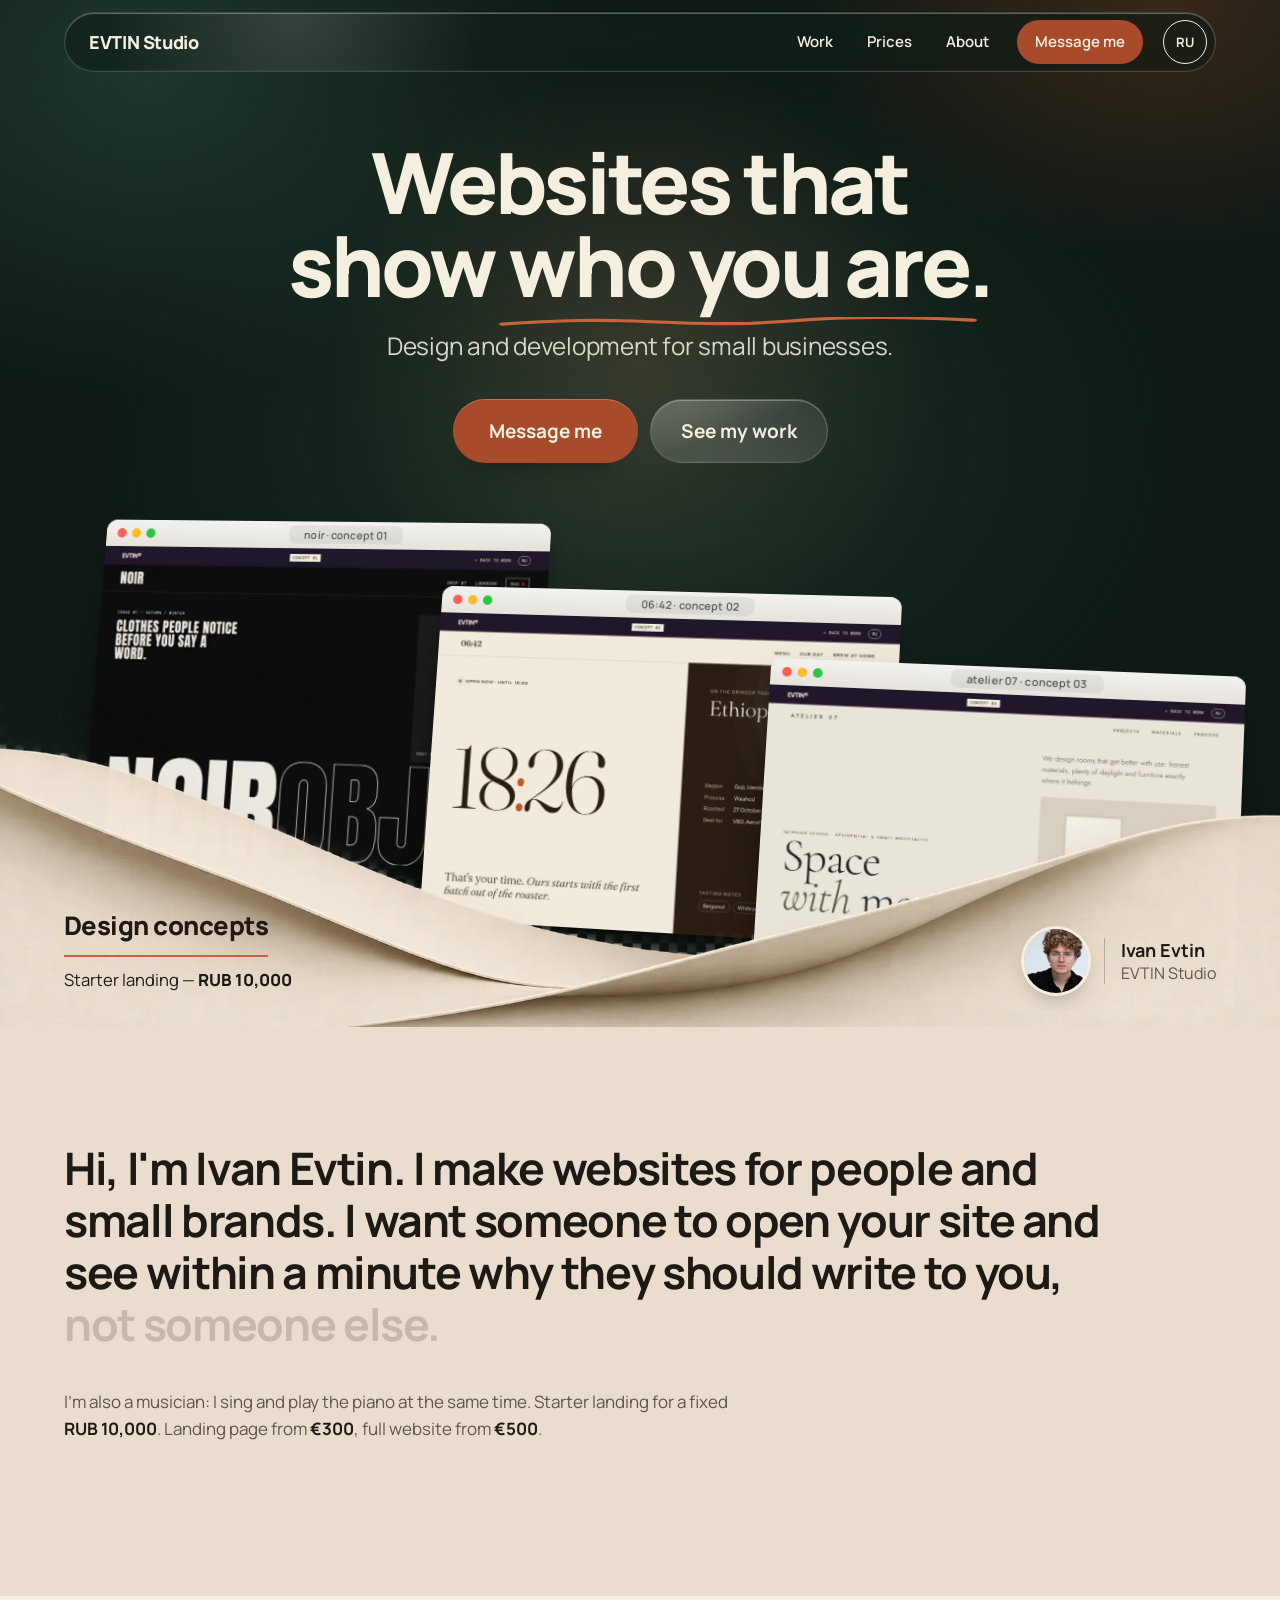
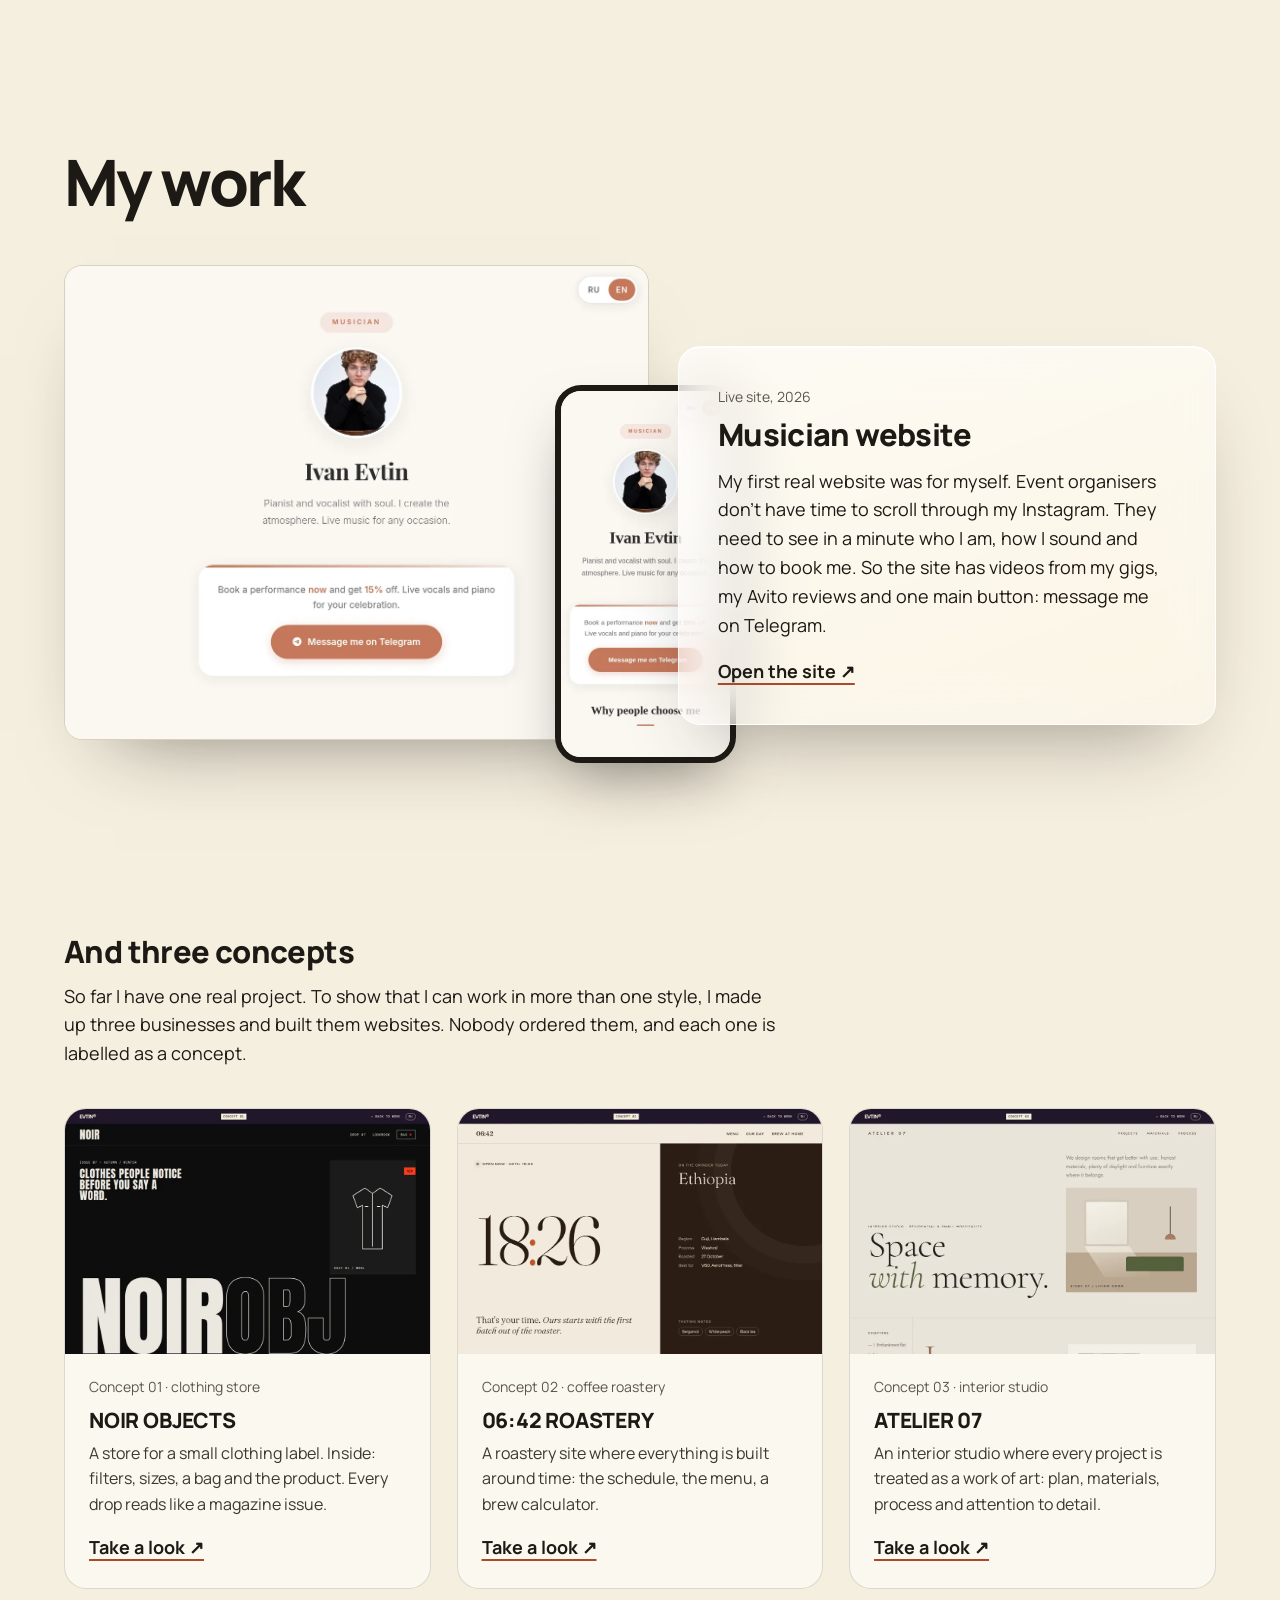
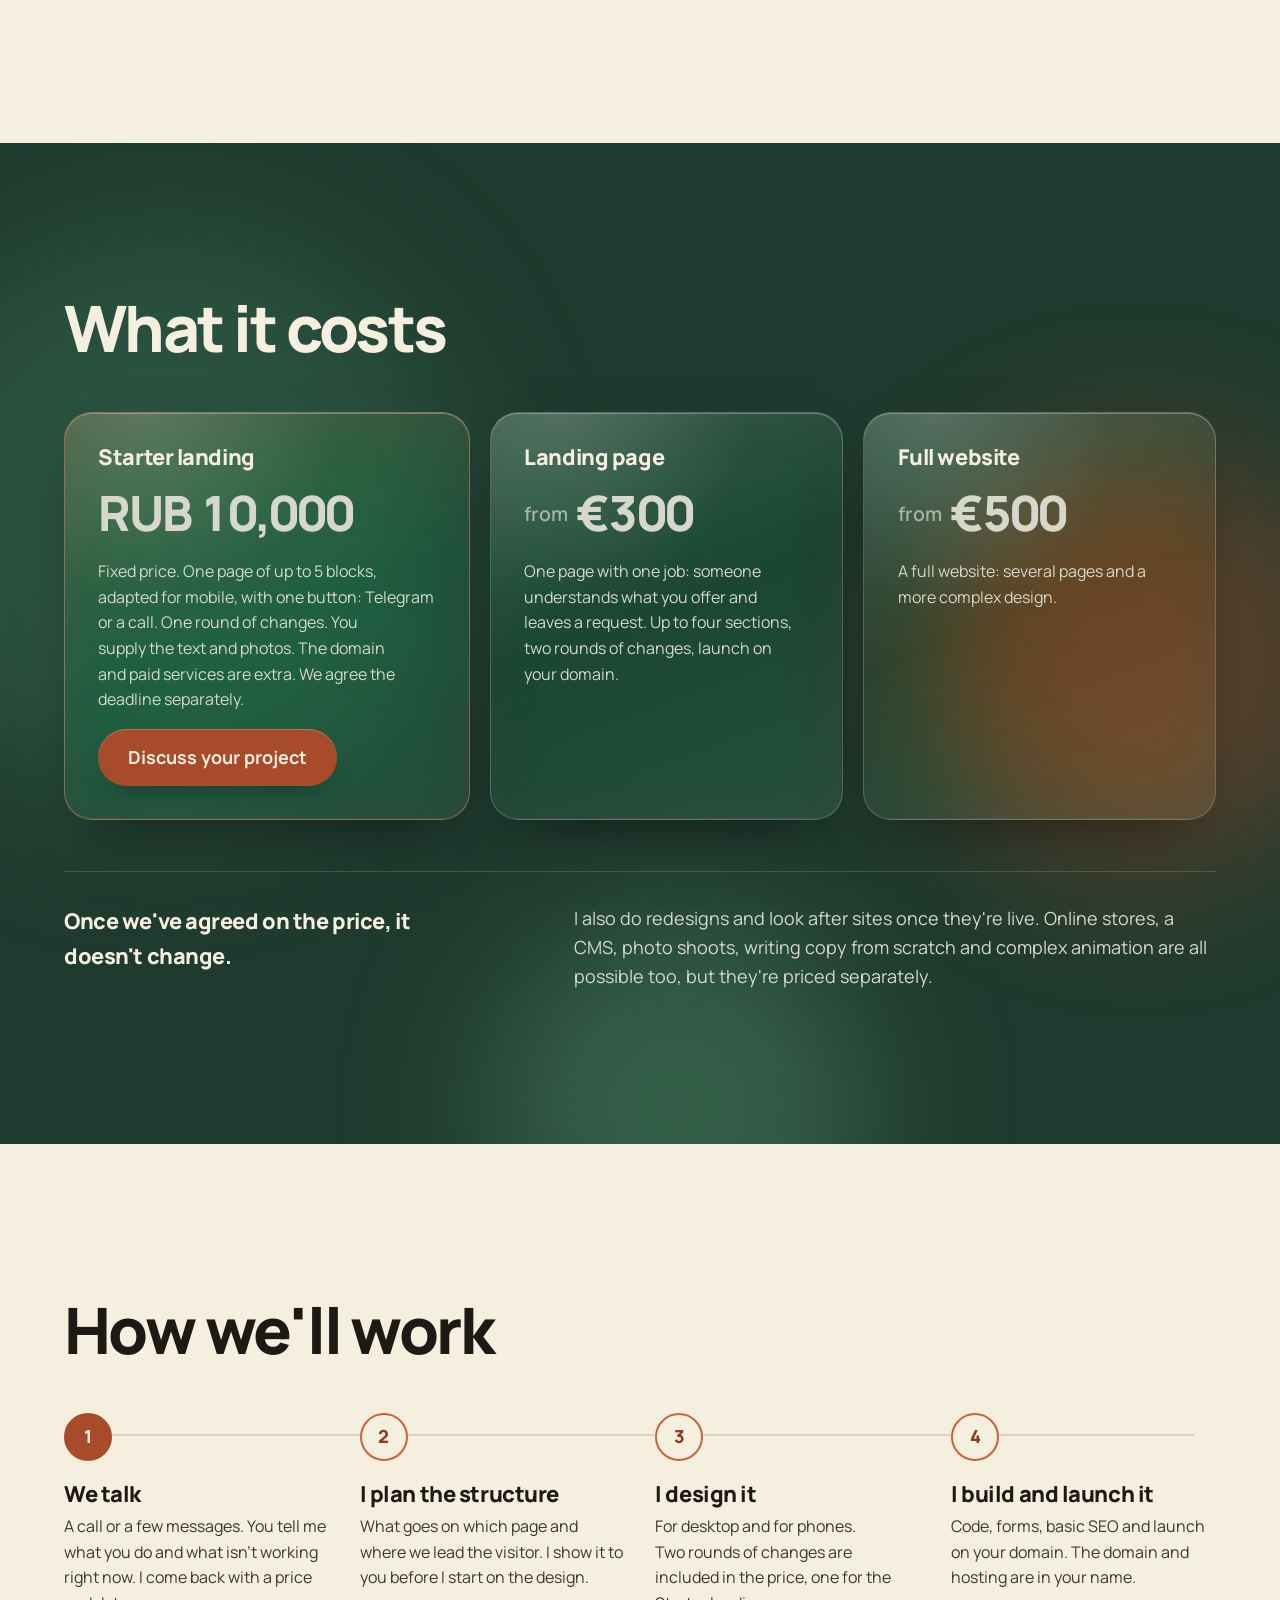
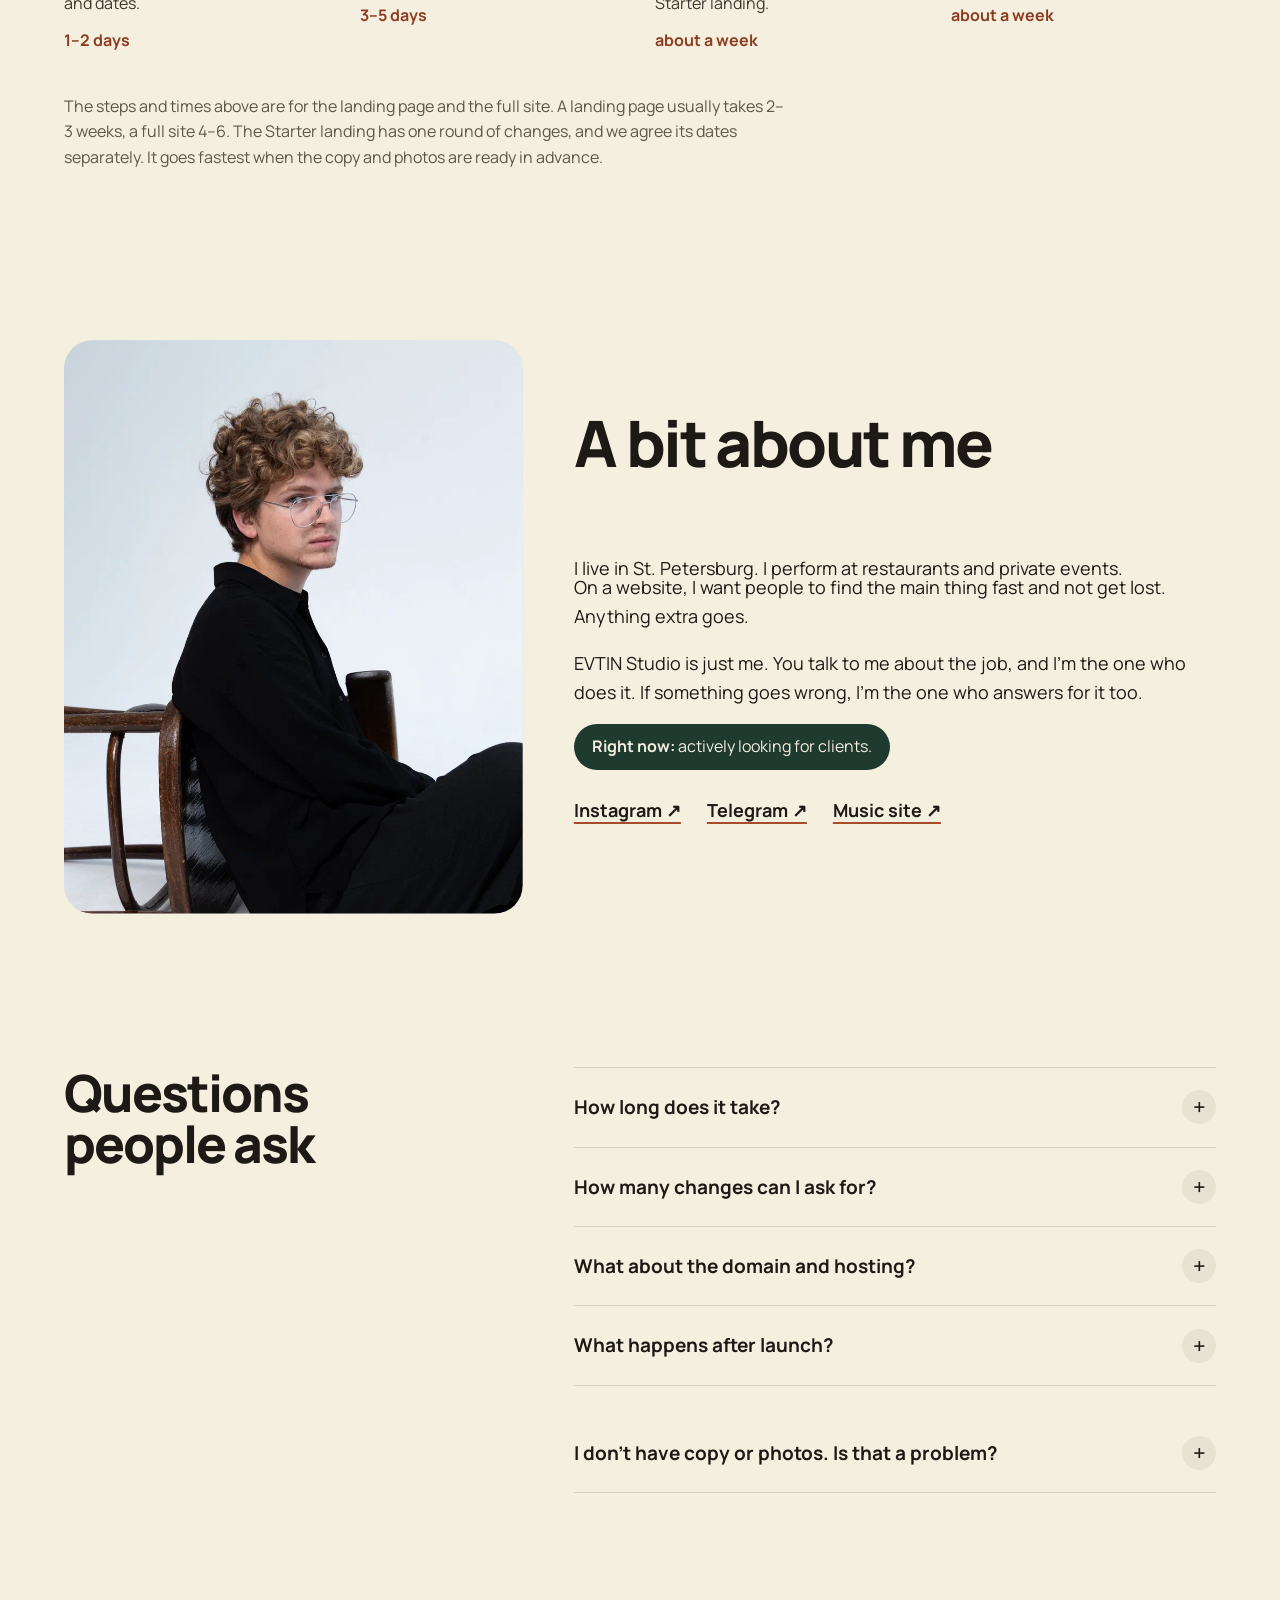
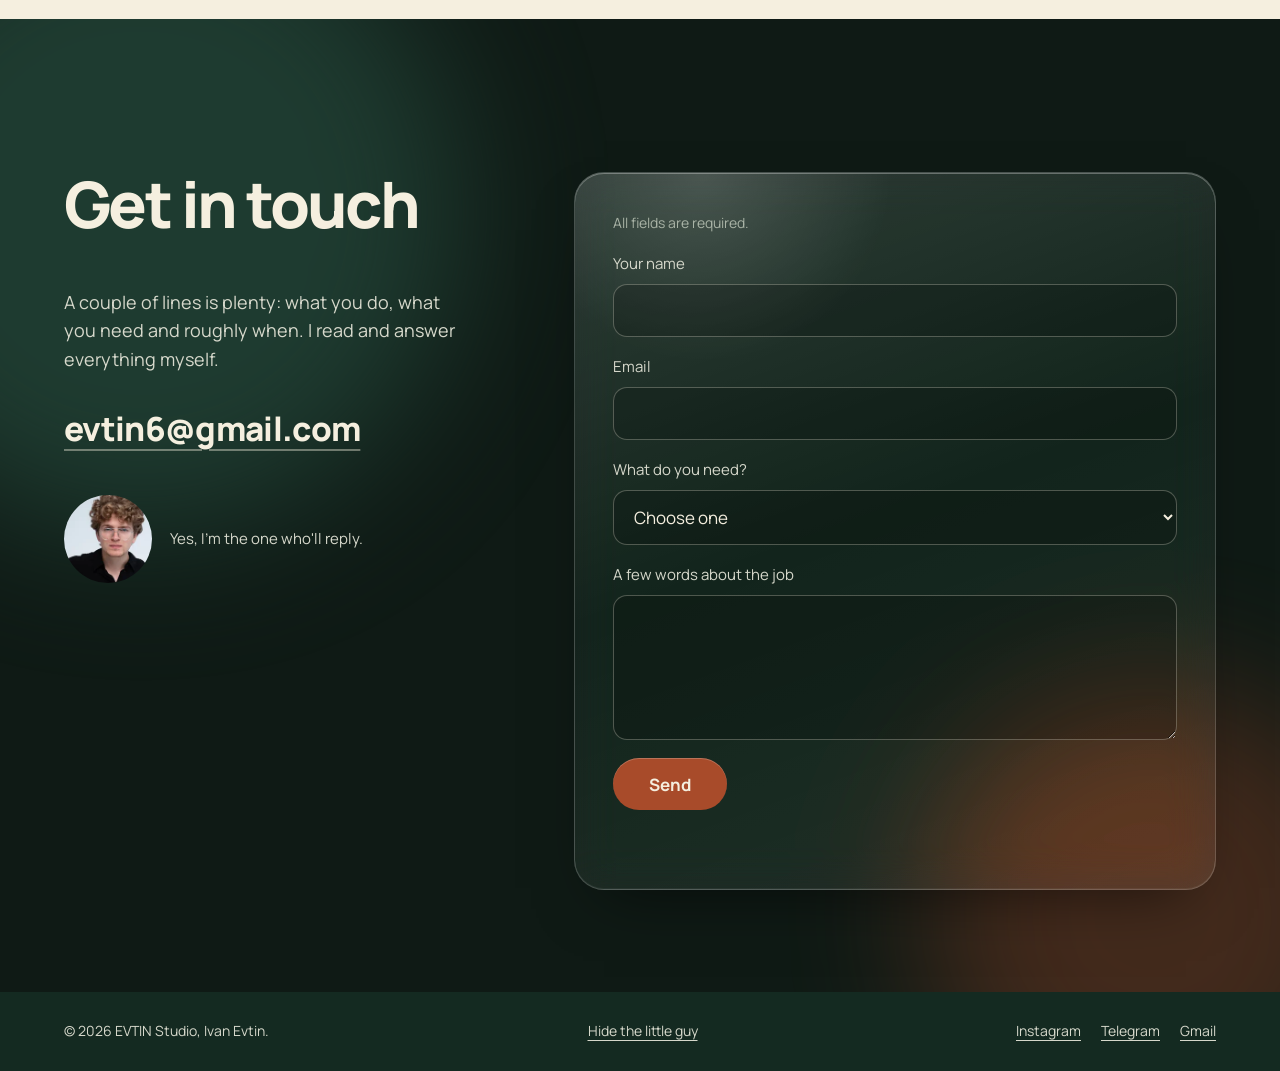
==== commit e14f7656: "feat: v2 site — paper, pine and liquid glass New hero after mock #2 without plum: three concept wind" ====
--- a/index.html
+++ b/index.html
@@ -1,9 +1,9 @@
 <!doctype html>
 <html lang="en">
 <head>
-<meta charset="utf-8"><meta name="viewport" content="width=device-width,initial-scale=1">
+<meta charset="utf-8"><meta name="viewport" content="width=device-width,initial-scale=1,viewport-fit=cover">
 <meta name="description" content="Independent web design studio of Ivan Evtin. Starter landing for a fixed RUB 10,000, landing pages from €300, multi-page websites from €500. I do everything myself, from structure to code.">
-<meta name="theme-color" content="#f5efdf">
+<meta name="theme-color" content="#0f1a15">
 <meta property="og:type" content="website"><meta property="og:site_name" content="EVTIN Studio"><meta property="og:locale" content="en_US"><meta property="og:locale:alternate" content="ru_RU"><meta property="og:title" content="EVTIN Studio — Ivan Evtin"><meta property="og:description" content="Distinctive websites for people and small brands. Strategy, design and code by one person."><meta property="og:url" content="https://evtinstudio.netlify.app/">
 <meta property="og:image" content="https://evtinstudio.netlify.app/assets/og.png"><meta property="og:image:width" content="1200"><meta property="og:image:height" content="630"><meta property="og:image:alt" content="EVTIN Studio: Websites that show who you are. Ivan Evtin, web design and development">
 <meta name="twitter:card" content="summary_large_image"><meta name="twitter:image" content="https://evtinstudio.netlify.app/assets/og.png">
@@ -12,11 +12,13 @@
 <link rel="icon" href="data:image/svg+xml,%3Csvg xmlns='http://www.w3.org/2000/svg' viewBox='0 0 32 32'%3E%3Crect width='32' height='32' rx='6' fill='%231f3a2e'/%3E%3Ctext x='16' y='23' font-family='Arial' font-weight='800' font-size='20' text-anchor='middle' fill='%23f5efdf'%3EE%3C/text%3E%3C/svg%3E">
 <link rel="preload" href="fonts/manrope-normal-latin-cf48e3.woff2" as="font" type="font/woff2" crossorigin>
 <link rel="stylesheet" href="styles.css">
-<script type="application/ld+json">{"@context":"https://schema.org","@graph":[{"@type":"WebSite","@id":"https://evtinstudio.netlify.app/#website","url":"https://evtinstudio.netlify.app/","name":"EVTIN Studio","inLanguage":"en","publisher":{"@id":"https://evtinstudio.netlify.app/#studio"}},{"@type":"Person","@id":"https://evtinstudio.netlify.app/#ivan","name":"Ivan Evtin","jobTitle":"Web designer and developer","image":"https://evtinstudio.netlify.app/assets/ivan-03.webp","url":"https://evtinstudio.netlify.app/","worksFor":{"@id":"https://evtinstudio.netlify.app/#studio"},"sameAs":["https://www.instagram.com/evtinivan","https://t.me/video_s_meropriyatiy","https://evtinivan.netlify.app/"]},{"@type":"ProfessionalService","@id":"https://evtinstudio.netlify.app/#studio","name":"EVTIN Studio","url":"https://evtinstudio.netlify.app/","image":"https://evtinstudio.netlify.app/assets/og.png","description":"Independent web design studio. Websites and landing pages for people and small brands. Strategy, design and code by one person.","email":"evtin6@gmail.com","founder":{"@id":"https://evtinstudio.netlify.app/#ivan"},"areaServed":"Worldwide","sameAs":["https://www.instagram.com/evtinivan","https://t.me/video_s_meropriyatiy"],"hasOfferCatalog":{"@type":"OfferCatalog","name":"Web design services","itemListElement":[{"@type":"Offer","name":"Starter landing","price":10000,"priceCurrency":"RUB","description":"Fixed price. One page of up to 5 blocks, mobile adaptation, a Telegram or call button, one round of changes. The client supplies text and photos. Domain and paid services are extra; the deadline is agreed separately.","itemOffered":{"@type":"Service","name":"Starter landing page design and development"}},{"@type":"Offer","name":"Landing page","priceSpecification":[{"@type":"PriceSpecification","minPrice":300,"priceCurrency":"EUR"},{"@type":"PriceSpecification","minPrice":30000,"priceCurrency":"RUB"}],"itemOffered":{"@type":"Service","name":"Landing page design and development"}},{"@type":"Offer","name":"Full website","priceSpecification":[{"@type":"PriceSpecification","minPrice":500,"priceCurrency":"EUR"},{"@type":"PriceSpecification","minPrice":50000,"priceCurrency":"RUB"}],"itemOffered":{"@type":"Service","name":"Website design and development"}}]}}]}</script>
+<script type="application/ld+json">{"@context":"https://schema.org","@graph":[{"@type":"WebSite","@id":"https://evtinstudio.netlify.app/#website","url":"https://evtinstudio.netlify.app/","name":"EVTIN Studio","inLanguage":["en","ru"],"publisher":{"@id":"https://evtinstudio.netlify.app/#studio"}},{"@type":"Person","@id":"https://evtinstudio.netlify.app/#ivan","name":"Ivan Evtin","jobTitle":"Web designer and developer","image":"https://evtinstudio.netlify.app/assets/ivan-03.webp","url":"https://evtinstudio.netlify.app/","worksFor":{"@id":"https://evtinstudio.netlify.app/#studio"},"sameAs":["https://www.instagram.com/evtinivan","https://t.me/video_s_meropriyatiy","https://evtinivan.netlify.app/"]},{"@type":"ProfessionalService","@id":"https://evtinstudio.netlify.app/#studio","name":"EVTIN Studio","url":"https://evtinstudio.netlify.app/","image":"https://evtinstudio.netlify.app/assets/og.png","description":"Independent web design studio. Websites and landing pages for people and small brands. Strategy, design and code by one person.","email":"evtin6@gmail.com","founder":{"@id":"https://evtinstudio.netlify.app/#ivan"},"areaServed":"Worldwide","sameAs":["https://www.instagram.com/evtinivan","https://t.me/video_s_meropriyatiy"],"hasOfferCatalog":{"@type":"OfferCatalog","name":"Web design services","itemListElement":[{"@type":"Offer","name":"Starter landing","price":10000,"priceCurrency":"RUB","description":"Fixed price. One page of up to 5 blocks, mobile adaptation, a Telegram or call button, one round of changes. The client supplies text and photos. Domain and paid services are extra; the deadline is agreed separately.","itemOffered":{"@type":"Service","name":"Starter landing page design and development"}},{"@type":"Offer","name":"Landing page","priceSpecification":[{"@type":"PriceSpecification","minPrice":300,"priceCurrency":"EUR"},{"@type":"PriceSpecification","minPrice":30000,"priceCurrency":"RUB"}],"itemOffered":{"@type":"Service","name":"Landing page design and development"}},{"@type":"Offer","name":"Full website","priceSpecification":[{"@type":"PriceSpecification","minPrice":500,"priceCurrency":"EUR"},{"@type":"PriceSpecification","minPrice":50000,"priceCurrency":"RUB"}],"itemOffered":{"@type":"Service","name":"Website design and development"}}]}}]}</script>
 </head>
 <body>
 <a class="skip" href="#top" data-i18n="nav.skip">Skip to content</a>
+
 <header class="topbar">
+<div class="bar glass">
 <a class="brand" href="#top">EVTIN Studio</a>
 <nav class="nav" id="nav" aria-label="Main menu" data-i18n-aria="nav.aria">
 <a href="#work" data-i18n="nav.work">Work</a><a href="#prices" data-i18n="nav.pricing">Prices</a><a href="#about" data-i18n="nav.about">About</a>
@@ -24,26 +26,39 @@
 </nav>
 <div class="top-actions"><button class="lang" type="button" data-lang-toggle aria-label="RU — Русская версия" lang="ru">RU</button>
 <button class="burger" type="button" aria-label="Menu" data-i18n-aria="nav.burger" aria-expanded="false" aria-controls="nav"><span></span><span></span></button></div>
+</div>
 </header>
+
 <main id="top" tabindex="-1">
 
-<section class="intro">
-<div class="intro-text">
-<h1 data-i18n="hero.title">Websites that show <span class="scrib">who you are</span>.</h1>
-<p class="lead" data-i18n="hero.p1">Hi, I'm Ivan Evtin. I make websites for people and small brands. I want someone to open your site and see within a minute why they should write to you, not someone else.</p>
-<p data-i18n="hero.p2">I'm also a musician: I sing and play the piano at the same time.</p>
-<p class="actions"><a class="btn" href="#contact" data-i18n="hero.cta">Message me</a><a class="textlink" href="#work" data-i18n="hero.link">See my work</a></p>
-<p class="price-line" data-i18n="hero.price">Starter landing for a fixed <span>RUB 10,000</span>. Landing page from <span data-eur="300" data-rub="30000">€300</span>, full website from <span data-eur="500" data-rub="50000">€500</span>.</p>
+<section class="hero" data-dark>
+<div class="hero-glow" aria-hidden="true"></div><div class="hero-light" aria-hidden="true"></div>
+<div class="hero-copy">
+<h1 data-i18n="hero.title">Websites that show <span class="scrib">who you are</span>.</h1>
+<p class="hero-sub" data-i18n="hero.sub">Design and development for small businesses.</p>
+<p class="hero-actions"><a class="btn" href="#contact" data-i18n="hero.cta">Message me</a><a class="ghost glass" href="#work" data-i18n="hero.link">See my work</a></p>
 </div>
-<figure class="intro-photo">
-<img src="assets/ivan-03.webp" alt="Ivan Evtin, web designer and developer" data-i18n-alt="hero.alt" width="853" height="1280" fetchpriority="high">
-<figcaption data-i18n="hero.cap">That's me.</figcaption>
-</figure>
+<div class="scene">
+<div class="stack" aria-hidden="true">
+<a class="win w1" href="concept-noir.html" tabindex="-1"><span class="win-bar"><i></i><i></i><i></i><span class="win-url">noir · concept 01</span></span><img src="assets/concept-noir.webp" alt="" width="960" height="645"></a>
+<a class="win w2" href="concept-0642.html" tabindex="-1"><span class="win-bar"><i></i><i></i><i></i><span class="win-url">06:42 · concept 02</span></span><img src="assets/concept-0642.webp" alt="" width="960" height="645"></a>
+<a class="win w3" href="concept-atelier07.html" tabindex="-1"><span class="win-bar"><i></i><i></i><i></i><span class="win-url">atelier 07 · concept 03</span></span><img src="assets/concept-atelier07.webp" alt="" width="960" height="645"></a>
+</div>
+<img class="paper" src="assets/paper.webp" alt="" width="1920" height="626" aria-hidden="true" fetchpriority="high">
+</div>
+<div class="hero-foot">
+<p class="hero-offer"><a href="#work" class="offer-t" data-i18n="hero.concepts">Design concepts</a><span data-i18n="hero.starter">Starter landing — <b>RUB 10,000</b></span></p>
+<p class="me-chip"><img src="assets/ivan-01-avatar.webp" alt="" width="192" height="192"><span><b data-i18n="hero.name">Ivan Evtin</b>EVTIN Studio</span></p>
+</div>
 </section>
 
-<section class="work sec" id="work">
+<section class="statement" aria-label="About the studio" data-i18n-aria="statement.aria">
+<p class="say" data-i18n="hero.p1">Hi, I'm Ivan Evtin. I make websites for people and small brands. I want someone to open your site and see within a minute why they should write to you, not someone else.</p>
+<p class="say-side"><span data-i18n="hero.p2">I'm also a musician: I sing and play the piano at the same time.</span> <span class="price-line" data-i18n="hero.price">Starter landing for a fixed <span>RUB 10,000</span>. Landing page from <span data-eur="300" data-rub="30000">€300</span>, full website from <span data-eur="500" data-rub="50000">€500</span>.</span></p>
+</section>
+
+<section class="work" id="work">
 <h2 data-i18n="work.title">My work</h2>
-<div class="sec-body">
 <article class="case">
 <a class="case-shot" href="https://evtinivan.netlify.app/" target="_blank" rel="noopener" tabindex="-1" aria-hidden="true"><img class="shot-desk" src="assets/case-musician.webp" alt="" width="1200" height="975" loading="lazy"><img class="shot-phone" src="assets/case-musician-phone.webp" alt="" width="390" height="844" loading="lazy"></a>
 <div class="case-text">
@@ -60,40 +75,36 @@
 <p data-i18n="tries.text">So far I have one real project. To show that I can work in more than one style, I made up three businesses and built them websites. Nobody ordered them, and each one is labelled as a concept.</p>
 </div>
 <ul class="try-list" role="list">
-<li><a class="try-shot" href="concept-noir.html" tabindex="-1" aria-hidden="true"><img src="assets/concept-noir.webp" alt="" width="960" height="645" loading="lazy"></a><div><p class="note"><span data-i18n="work.concept">Concept</span> 01 · <span data-i18n="tries.noir">clothing store</span></p><h4 id="t-noir">NOIR OBJECTS</h4><p data-i18n="work.noir">A store for a small clothing label. Inside: filters, sizes, a bag and the product. Every drop reads like a magazine issue.</p><a href="concept-noir.html" class="textlink" id="v-noir" aria-labelledby="v-noir t-noir" data-i18n="work.view">Take a look ↗︎</a></div></li>
-<li><a class="try-shot" href="concept-0642.html" tabindex="-1" aria-hidden="true"><img src="assets/concept-0642.webp" alt="" width="960" height="645" loading="lazy"></a><div><p class="note"><span data-i18n="work.concept">Concept</span> 02 · <span data-i18n="tries.coffee">coffee roastery</span></p><h4 id="t-coffee">06:42 ROASTERY</h4><p data-i18n="work.coffee">A roastery site where everything is built around time: the schedule, the menu, a brew calculator.</p><a href="concept-0642.html" class="textlink" id="v-coffee" aria-labelledby="v-coffee t-coffee" data-i18n="work.view">Take a look ↗︎</a></div></li>
-<li><a class="try-shot" href="concept-atelier07.html" tabindex="-1" aria-hidden="true"><img src="assets/concept-atelier07.webp" alt="" width="960" height="645" loading="lazy"></a><div><p class="note"><span data-i18n="work.concept">Concept</span> 03 · <span data-i18n="tries.atelier">interior studio</span></p><h4 id="t-atelier">ATELIER 07</h4><p data-i18n="work.atelier">An interior studio where every project is treated as a work of art: plan, materials, process and attention to detail.</p><a href="concept-atelier07.html" class="textlink" id="v-atelier" aria-labelledby="v-atelier t-atelier" data-i18n="work.view">Take a look ↗︎</a></div></li>
+<li class="tile"><a class="try-shot" href="concept-noir.html" tabindex="-1" aria-hidden="true"><img src="assets/concept-noir.webp" alt="" width="960" height="645" loading="lazy"></a><div class="tile-text"><p class="note"><span data-i18n="work.concept">Concept</span> 01 · <span data-i18n="tries.noir">clothing store</span></p><h4 id="t-noir">NOIR OBJECTS</h4><p data-i18n="work.noir">A store for a small clothing label. Inside: filters, sizes, a bag and the product. Every drop reads like a magazine issue.</p><a href="concept-noir.html" class="textlink" id="v-noir" aria-labelledby="v-noir t-noir" data-i18n="work.view">Take a look ↗︎</a></div></li>
+<li class="tile"><a class="try-shot" href="concept-0642.html" tabindex="-1" aria-hidden="true"><img src="assets/concept-0642.webp" alt="" width="960" height="645" loading="lazy"></a><div class="tile-text"><p class="note"><span data-i18n="work.concept">Concept</span> 02 · <span data-i18n="tries.coffee">coffee roastery</span></p><h4 id="t-coffee">06:42 ROASTERY</h4><p data-i18n="work.coffee">A roastery site where everything is built around time: the schedule, the menu, a brew calculator.</p><a href="concept-0642.html" class="textlink" id="v-coffee" aria-labelledby="v-coffee t-coffee" data-i18n="work.view">Take a look ↗︎</a></div></li>
+<li class="tile"><a class="try-shot" href="concept-atelier07.html" tabindex="-1" aria-hidden="true"><img src="assets/concept-atelier07.webp" alt="" width="960" height="645" loading="lazy"></a><div class="tile-text"><p class="note"><span data-i18n="work.concept">Concept</span> 03 · <span data-i18n="tries.atelier">interior studio</span></p><h4 id="t-atelier">ATELIER 07</h4><p data-i18n="work.atelier">An interior studio where every project is treated as a work of art: plan, materials, process and attention to detail.</p><a href="concept-atelier07.html" class="textlink" id="v-atelier" aria-labelledby="v-atelier t-atelier" data-i18n="work.view">Take a look ↗︎</a></div></li>
 </ul>
-</div>
 </div>
 </section>
 
-<section class="prices" id="prices">
-<div class="sec">
+<section class="prices" id="prices" data-dark>
+<div class="orbs" aria-hidden="true"><i></i><i></i><i></i></div>
 <h2 data-i18n="price.title">What it costs</h2>
-<div class="sec-body">
-<div class="price-rows">
-<div class="price-row"><h3><span data-i18n="price.starter.t">Starter landing</span> <span class="amount" data-i18n="price.starter.amt">RUB 10,000</span></h3><p data-i18n="price.starter.d">Fixed price. One page of up to 5 blocks, adapted for mobile, with one button: Telegram or a call. One round of changes. You supply the text and photos. The domain and paid services are extra. We agree the deadline separately.</p><p><a class="textlink" href="#contact" data-i18n="price.starter.cta">Discuss your project</a></p></div>
-<div class="price-row"><h3><span data-i18n="price.landing.t">Landing page</span> <span class="amount"><span data-i18n="price.from">from</span> <span data-eur="300" data-rub="30000">€300</span></span></h3><p data-i18n="price.landing.d">One page with one job: someone understands what you offer and leaves a request. Up to four sections, two rounds of changes, launch on your domain.</p></div>
-<div class="price-row"><h3><span data-i18n="price.site.t">Full website</span> <span class="amount"><span data-i18n="price.from">from</span> <span data-eur="500" data-rub="50000">€500</span></span></h3><p data-i18n="price.site.d">A full website: several pages and a more complex design.</p></div>
+<div class="price-cards">
+<article class="pcard glass pcard-main"><h3 data-i18n="price.starter.t">Starter landing</h3><p class="amount" data-i18n="price.starter.amt">RUB 10,000</p><p data-i18n="price.starter.d">Fixed price. One page of up to 5 blocks, adapted for mobile, with one button: Telegram or a call. One round of changes. You supply the text and photos. The domain and paid services are extra. We agree the deadline separately.</p><a class="btn" href="#contact" data-i18n="price.starter.cta">Discuss your project</a></article>
+<article class="pcard glass"><h3 data-i18n="price.landing.t">Landing page</h3><p class="amount"><span class="from" data-i18n="price.from">from</span> <span data-eur="300" data-rub="30000">€300</span></p><p data-i18n="price.landing.d">One page with one job: someone understands what you offer and leaves a request. Up to four sections, two rounds of changes, launch on your domain.</p></article>
+<article class="pcard glass"><h3 data-i18n="price.site.t">Full website</h3><p class="amount"><span class="from" data-i18n="price.from">from</span> <span data-eur="500" data-rub="50000">€500</span></p><p data-i18n="price.site.d">A full website: several pages and a more complex design.</p></article>
 </div>
+<div class="price-notes">
 <p class="price-promise" data-i18n="price.promise">Once we've agreed on the price, it doesn't change.</p>
-<p class="muted" data-i18n="price.more">I also do redesigns and look after sites once they're live. Online stores, a CMS, photo shoots, writing copy from scratch and complex animation are all possible too, but they're priced separately.</p>
+<p data-i18n="price.more">I also do redesigns and look after sites once they're live. Online stores, a CMS, photo shoots, writing copy from scratch and complex animation are all possible too, but they're priced separately.</p>
 </div>
-</div>
+</section>
 
-<div class="sec process">
+<section class="process">
 <h2 id="process" data-i18n="process.title">How we'll work</h2>
-<div class="sec-body">
 <ol class="steps" role="list">
-<li><h3 data-i18n="process.one.t">We talk</h3><p data-i18n="process.one.d">A call or a few messages. You tell me what you do and what isn't working right now. I come back with a price and dates.</p><p class="note" data-i18n="process.one.time">1–2 days</p></li>
-<li><h3 data-i18n="process.two.t">I plan the structure</h3><p data-i18n="process.two.d">What goes on which page and where we lead the visitor. I show it to you before I start on the design.</p><p class="note" data-i18n="process.two.time">3–5 days</p></li>
+<li><h3 data-i18n="process.one.t">We talk</h3><p data-i18n="process.one.d">A call or a few messages. You tell me what you do and what isn't working right now. I come back with a price and dates.</p><p class="note" data-i18n="process.one.time">1–2 days</p></li>
+<li><h3 data-i18n="process.two.t">I plan the structure</h3><p data-i18n="process.two.d">What goes on which page and where we lead the visitor. I show it to you before I start on the design.</p><p class="note" data-i18n="process.two.time">3–5 days</p></li>
 <li><h3 data-i18n="process.three.t">I design it</h3><p data-i18n="process.three.d">For desktop and for phones. Two rounds of changes are included in the price, one for the Starter landing.</p><p class="note" data-i18n="process.three.time">about a week</p></li>
 <li><h3 data-i18n="process.four.t">I build and launch it</h3><p data-i18n="process.four.d">Code, forms, basic SEO and launch on your domain. The domain and hosting are in your name.</p><p class="note" data-i18n="process.four.time">about a week</p></li>
 </ol>
-<p class="muted" data-i18n="process.note">The steps and times above are for the landing page and the full site. A landing page usually takes 2–3 weeks, a full site 4–6. The Starter landing has one round of changes, and we agree its dates separately. It goes fastest when the copy and photos are ready in advance.</p>
-</div>
-</div>
+<p class="muted process-note" data-i18n="process.note">The steps and times above are for the landing page and the full site. A landing page usually takes 2–3 weeks, a full site 4–6. The Starter landing has one round of changes, and we agree its dates separately. It goes fastest when the copy and photos are ready in advance.</p>
 </section>
 
 <section class="about" id="about">
@@ -108,10 +119,10 @@
 </div>
 </section>
 
-<section class="faq sec" id="faq">
+<section class="faq" id="faq">
 <h2 data-i18n="faq.title">Questions people ask</h2>
 <div class="faq-list">
-<details><summary data-i18n="faq.time.q">How long does it take?</summary><p data-i18n="faq.time.a">A landing page usually takes 2–3 weeks, a full website 4–6. For the Starter landing we agree the dates separately. For the others I'll give you exact dates together with the price. It mostly depends on how quickly the copy and photos are ready.</p></details>
+<details><summary data-i18n="faq.time.q">How long does it take?</summary><p data-i18n="faq.time.a">A landing page usually takes 2–3 weeks, a full website 4–6. For the Starter landing we agree the dates separately. For the others I'll give you exact dates together with the price. It mostly depends on how quickly the copy and photos are ready.</p></details>
 <details><summary data-i18n="faq.rev.q">How many changes can I ask for?</summary><p data-i18n="faq.rev.a">Two rounds of changes at the design stage, or one round on the Starter landing. That's usually enough, because we agree on the structure first. If you need more, I'll tell you the price up front.</p></details>
 <details><summary data-i18n="faq.host.q">What about the domain and hosting?</summary><p data-i18n="faq.host.a">Both go in your name, so everything belongs to you. I set it all up and launch the site on your domain. For a small site, hosting usually costs nothing or close to it. With the Starter landing, the domain and any paid services are extra.</p></details>
 <details><summary data-i18n="faq.support.q">What happens after launch?</summary><p data-i18n="faq.support.a">If you need it, I can keep making fixes, adding sections and improving the site. That isn't part of the website price. We agree on it separately, per task or per month.</p></details>
@@ -119,19 +130,20 @@
 </div>
 </section>
 
-<section class="contact" id="contact">
+<section class="contact" id="contact" data-dark>
+<div class="orbs" aria-hidden="true"><i></i><i></i></div>
 <div class="contact-text">
 <h2 data-i18n="contact.title">Get in touch</h2>
 <p data-i18n="contact.text">A couple of lines is plenty: what you do, what you need and roughly when. I read and answer everything myself.</p>
 <p class="mail"><a href="mailto:evtin6@gmail.com">evtin6@gmail.com</a></p>
 <figure class="contact-photo"><img src="assets/ivan-01-avatar.webp" alt="" width="192" height="192" loading="lazy"><figcaption data-i18n="contact.cap">Yes, I'm the one who'll reply.</figcaption></figure>
 </div>
-<form id="contact-form" action="https://formspree.io/f/mnpagjqg" method="POST">
+<form id="contact-form" class="glass" action="https://formspree.io/f/mnpagjqg" method="POST">
 <p class="form-req" data-i18n="form.req">All fields are required.</p>
 <label><span data-i18n="form.name">Your name</span><input name="name" autocomplete="name" maxlength="100" required></label>
 <label><span data-i18n="form.email">Email</span><input type="email" name="email" autocomplete="email" maxlength="254" required></label>
 <label><span data-i18n="form.type">What do you need?</span><select name="project_type" required><option value="" disabled selected data-i18n="form.choose">Choose one</option><option value="Website from scratch" data-i18n="form.website">A website from scratch</option><option value="Redesign" data-i18n="form.redesign">A redesign</option><option value="Landing page" data-i18n="form.landing">A landing page</option><option value="Support / development" data-i18n="form.support">Help with an existing site</option></select></label>
-<label><span data-i18n="form.message">A few words about the job</span><textarea name="message" rows="6" maxlength="5000" required></textarea></label>
+<label><span data-i18n="form.message">A few words about the job</span><textarea name="message" rows="5" maxlength="5000" required></textarea></label>
 <div hidden><input type="text" name="_gotcha" tabindex="-1" autocomplete="off"></div>
 <input type="hidden" name="_subject" value="New enquiry — EVTIN Studio">
 <button type="submit" data-i18n="form.submit">Send</button>
--- a/styles.css
+++ b/styles.css
@@ -178,210 +178,292 @@
   font-display: swap;
   src: url(fonts/manrope-normal-latin-cf48e3.woff2) format('woff2');
   unicode-range: U+0000-00FF, U+0131, U+0152-0153, U+02BB-02BC, U+02C6, U+02DA, U+02DC, U+0304, U+0308, U+0329, U+2000-206F, U+20AC, U+2122, U+2191, U+2193, U+2212, U+2215, U+FEFF, U+FFFD;
-}
-/* Tokens. One container (--wrap) and one outer edge (--edge) shared by every section, so all left edges line up. */
-:root{--ink:#1d1a16;--paper:#f5efdf;--terra:#a84b2a;--terra-deep:#8c3d21;--terra-soft:#c8643c;--sand:#efe7d2;--muted:#5e564b;--pine:#1f3a2e;--pine-deep:#142a21;--on-pine:#dcd6c5;--terra-light:#d9845f;--line:rgba(29,26,22,.16);
---wrap:1240px;--side:clamp(20px,5vw,64px);--edge:max(var(--side),calc((100% - var(--wrap))/2));--gap:clamp(24px,4.5vw,72px);--sec-y:clamp(88px,11vw,168px);--ease:cubic-bezier(.16,1,.3,1);
---scrib:url("data:image/svg+xml,%3Csvg xmlns='http://www.w3.org/2000/svg' viewBox='0 0 200 14' preserveAspectRatio='none'%3E%3Cpath d='M2 9c22-5 41-6 62-3s38 4 58-1 46-6 76-1' fill='none' stroke='%23c8643c' stroke-width='4' stroke-linecap='round'/%3E%3C/svg%3E");--arrow:url("data:image/svg+xml,%3Csvg xmlns='http://www.w3.org/2000/svg' viewBox='0 0 40 34'%3E%3Cpath d='M4 31c6-11 13-19 29-24M24 4l10 3-5 9' fill='none' stroke='%23c8643c' stroke-width='2.4' stroke-linecap='round' stroke-linejoin='round'/%3E%3C/svg%3E")}
+}/* EVTIN Studio v2 — paper, pine and liquid glass.
+   Beige paper is the main surface; deep pine is the second colour; terracotta is the action colour. No plum. */
+:root{--night:#0f1a15;--pine:#1f3a2e;--pine-deep:#142a21;--paper:#f5efdf;--sand:#ebddcd;--ink:#1d1a16;--muted:#5e564b;--on-dark:#d6d8cb;--on-dark-2:#a9b3a6;
+--terra:#a84b2a;--terra-deep:#8c3d21;--terra-soft:#c8643c;--terra-light:#d9845f;--line:rgba(29,26,22,.14);--line-d:rgba(245,239,223,.16);
+--wrap:1240px;--side:clamp(20px,5vw,64px);--edge:max(var(--side),calc((100% - var(--wrap))/2));--gap:clamp(24px,4vw,64px);--sec-y:clamp(96px,12vw,180px);
+--ease:cubic-bezier(.16,1,.3,1);--r:22px;
+--scrib:url("data:image/svg+xml,%3Csvg xmlns='http://www.w3.org/2000/svg' viewBox='0 0 200 14' preserveAspectRatio='none'%3E%3Cpath d='M2 9c22-5 41-6 62-3s38 4 58-1 46-6 76-1' fill='none' stroke='%23c8643c' stroke-width='4' stroke-linecap='round'/%3E%3C/svg%3E")}
 *{box-sizing:border-box}
-html{scroll-behavior:smooth;scroll-padding-top:84px;scrollbar-color:rgba(29,26,22,.35) var(--paper);accent-color:var(--terra)}
-body{margin:0;background:var(--paper);color:var(--ink);font:18px/1.6 Manrope,Arial,sans-serif;-webkit-font-smoothing:antialiased}
+html{scroll-behavior:smooth;scroll-padding-top:96px;scrollbar-color:rgba(29,26,22,.35) var(--paper);accent-color:var(--terra);background:var(--night)}
+body{margin:0;background:var(--paper);color:var(--ink);font:18px/1.6 Manrope,Arial,sans-serif;-webkit-font-smoothing:antialiased;overflow-x:clip}
 ::selection{background:var(--terra);color:var(--paper)}
 img{max-width:100%;height:auto;display:block}
 a{color:inherit}
 p{margin:0 0 1em;text-wrap:pretty}
-h1,h2,h3,h4{margin:0;font-weight:800;line-height:1.08;text-wrap:balance}
-:focus-visible{outline:3px solid var(--ink);outline-offset:3px;border-radius:2px}
-.contact :focus-visible{outline-color:var(--paper)}
-.skip{position:absolute;left:12px;top:-60px;z-index:50;background:var(--ink);color:var(--paper);padding:10px 14px;border-radius:6px}
+h1,h2,h3,h4{margin:0;font-weight:800;line-height:1.05;text-wrap:balance}
+h2{font-size:clamp(40px,5vw,76px);letter-spacing:-.04em;line-height:1;margin-bottom:clamp(36px,4vw,64px)}
+h3{letter-spacing:-.02em}
+:focus-visible{outline:3px solid var(--ink);outline-offset:3px;border-radius:4px}
+[data-dark] :focus-visible,.topbar:not(.light) :focus-visible,footer :focus-visible{outline-color:var(--paper)}
+main:focus{outline:none}
+.skip{position:absolute;left:12px;top:-60px;z-index:60;background:var(--ink);color:var(--paper);padding:10px 14px;border-radius:8px}
 .skip:focus{top:12px}
-
-.topbar{position:sticky;top:0;z-index:20;height:68px;padding:0 var(--edge);display:flex;align-items:center;justify-content:space-between;gap:24px;background:rgba(245,239,223,.97);border-bottom:1px solid var(--line)}
-.brand{font-weight:800;font-size:18px;letter-spacing:-.02em;text-decoration:none}
-.nav{display:flex;align-items:center;gap:28px;margin-left:auto;font-size:16px}
-.nav a{text-decoration:none}
-.nav a:hover{text-decoration:underline;text-decoration-color:var(--terra);text-decoration-thickness:2px;text-underline-offset:6px}
-.nav .nav-cta{background:var(--terra);color:var(--paper);padding:9px 18px;border-radius:999px}
-.nav .nav-cta:hover{text-decoration:none;background:var(--terra-deep)}
-.top-actions{display:flex;align-items:center;gap:10px}
-.lang{font:600 13px Manrope,Arial,sans-serif;background:none;border:1.5px solid var(--ink);border-radius:999px;min-height:36px;padding:6px 12px;color:var(--ink);cursor:pointer}
+.note{font-size:14px;color:var(--muted);margin-bottom:10px}
+.muted{color:var(--muted)}
+.textlink{font-weight:700;text-decoration:underline;text-decoration-color:var(--terra);text-decoration-thickness:2px;text-underline-offset:5px;transition:text-underline-offset .2s,text-decoration-color .2s}
+.textlink:hover{text-decoration-color:currentColor;text-underline-offset:8px}
+.btn{display:inline-flex;align-items:center;justify-content:center;min-height:52px;background:var(--terra);color:var(--paper);font-weight:700;padding:14px 30px;border-radius:999px;text-decoration:none;box-shadow:inset 0 1px 0 rgba(255,255,255,.22),0 14px 30px -16px rgba(0,0,0,.45);transition:background .2s,transform .3s var(--ease),box-shadow .3s}
+.btn:hover{background:var(--terra-deep)}
+.btn:active{transform:scale(.97)}
+
+/* Liquid glass: blurred, saturated backdrop, a bright top edge and a soft highlight that follows the pointer (--mx/--my from script.js). */
+.glass{position:relative;isolation:isolate;background:linear-gradient(160deg,rgba(255,255,255,.15),rgba(255,255,255,.04) 48%,rgba(255,255,255,.09));-webkit-backdrop-filter:blur(22px) saturate(170%);backdrop-filter:blur(22px) saturate(170%);border:1px solid rgba(255,255,255,.18);box-shadow:inset 0 1px 0 rgba(255,255,255,.3),inset 0 -1px 0 rgba(255,255,255,.05),0 28px 60px -30px rgba(0,0,0,.6)}
+.glass::after{content:"";position:absolute;inset:0;border-radius:inherit;pointer-events:none;z-index:-1;background:radial-gradient(420px circle at var(--mx,20%) var(--my,0%),rgba(255,255,255,.16),transparent 45%);opacity:.9;transition:opacity .4s}
+
+/* Header: a floating glass pill. Over dark sections it is dark glass with paper text; over paper it turns light. */
+.topbar{position:fixed;top:12px;left:0;right:0;z-index:50;padding:0 var(--side);pointer-events:none}
+.bar{pointer-events:auto;max-width:1180px;margin:0 auto;height:60px;border-radius:999px;padding:0 8px 0 24px;display:flex;align-items:center;gap:20px;color:var(--paper);background:linear-gradient(160deg,rgba(20,34,28,.82),rgba(15,26,21,.66));transition:background .35s,color .35s,border-color .35s,box-shadow .35s}
+.topbar.light .bar{color:var(--ink);background:linear-gradient(160deg,rgba(250,246,236,.78),rgba(245,239,223,.55));border-color:rgba(29,26,22,.1);box-shadow:inset 0 1px 0 rgba(255,255,255,.9),0 18px 40px -26px rgba(29,26,22,.45)}
+.brand{font-weight:800;font-size:18px;letter-spacing:-.02em;text-decoration:none;white-space:nowrap}
+.nav{display:flex;align-items:center;gap:6px;margin-left:auto;font-size:15px;font-weight:600}
+.nav a{text-decoration:none;padding:9px 14px;border-radius:999px;transition:background .2s}
+.nav a:hover{background:rgba(255,255,255,.1)}
+.topbar.light .nav a:hover{background:rgba(29,26,22,.06)}
+.nav .nav-cta{background:var(--terra);color:var(--paper);padding:10px 18px;margin-left:8px}
+.nav .nav-cta:hover{background:var(--terra-deep)}
+.top-actions{display:flex;align-items:center;gap:8px}
+.lang{font:700 13px Manrope,Arial,sans-serif;background:none;border:1.5px solid currentColor;border-radius:999px;min-width:44px;min-height:44px;padding:0 10px;color:inherit;cursor:pointer;transition:background .2s,color .2s}
+.lang:hover{background:var(--paper);color:var(--ink)}
+.topbar.light .lang:hover{background:var(--ink);color:var(--paper)}
 .burger{display:none}
 
-section{padding:0 var(--edge)}
-h2{font-size:clamp(38px,4.4vw,66px);letter-spacing:-.04em;line-height:1;margin-bottom:28px}
-h3{letter-spacing:-.02em}
-.note,.dateline{font-size:14px;color:var(--muted);margin-bottom:10px}
-.muted{color:var(--muted)}
-.textlink{font-weight:700;text-decoration:underline;text-decoration-color:var(--terra);text-decoration-thickness:2px;text-underline-offset:5px}
-.textlink:hover{text-decoration-color:var(--ink)}
-.btn{display:inline-block;background:var(--terra);color:var(--paper);font-weight:700;padding:15px 28px;border-radius:999px;text-decoration:none}
-.btn:hover{background:var(--terra-deep)}
-
-/* Section grid: the heading sits in the margin (4 of 12), the content in the text column (8 of 12). */
-.sec{display:grid;grid-template-columns:minmax(0,4fr) minmax(0,8fr);column-gap:var(--gap);align-items:start}
-main .sec>h2{justify-self:start;position:sticky;top:108px;margin-bottom:0}
-.sec-body{min-width:0}
-
-.intro{display:grid;grid-template-columns:minmax(0,7fr) minmax(0,5fr);gap:var(--gap);align-items:center;padding-top:clamp(40px,6vw,104px);padding-bottom:var(--sec-y)}
-.intro h1{font-size:clamp(48px,7.2vw,104px);letter-spacing:-.04em;line-height:.95;max-width:12ch;margin:0 0 clamp(28px,3vw,44px)}
+/* Hero */
+.hero{position:relative;background:var(--night);color:var(--paper);padding:clamp(112px,11vw,150px) 0 0;overflow:hidden}
+.hero-glow{position:absolute;inset:-20% -10% 30%;pointer-events:none;background:radial-gradient(40% 50% at 18% 30%,rgba(31,58,46,.95),transparent 70%),radial-gradient(34% 40% at 84% 22%,rgba(168,75,42,.28),transparent 70%),radial-gradient(50% 60% at 50% 70%,rgba(31,58,46,.7),transparent 70%);transform:translate3d(0,calc(var(--hp,0)*60px),0)}
+.hero-light{position:absolute;inset:0;pointer-events:none;z-index:0;background:radial-gradient(520px circle at var(--lx,50%) var(--ly,35%),rgba(217,132,95,.16),transparent 60%);transition:background-position .2s}
+.hero-copy{position:relative;z-index:2;text-align:center;padding:0 var(--side);max-width:1200px;margin:0 auto}
+.hero h1{font-size:clamp(44px,6.6vw,104px);letter-spacing:-.04em;line-height:.98;margin:0 auto}
 .scrib{position:relative;white-space:nowrap}
-.scrib::after{content:"";position:absolute;left:-2%;right:-2%;bottom:-.08em;height:.16em;background:var(--scrib) center/100% 100% no-repeat}
-.intro p{max-width:32em}
-.intro .lead{font-size:clamp(19px,1.5vw,22px);line-height:1.5}
-.actions{display:flex;flex-wrap:wrap;align-items:center;gap:14px 28px;margin:36px 0 28px}
-.price-line{font-size:16px;color:var(--muted)}
+.scrib::after{content:"";position:absolute;left:-2%;right:-2%;bottom:-.08em;height:.14em;background:var(--scrib) center/100% 100% no-repeat}
+.hero-sub{font-size:clamp(19px,1.9vw,28px);color:var(--on-dark);margin:clamp(16px,1.6vw,24px) 0 clamp(28px,2.6vw,40px);letter-spacing:-.01em}
+.hero-actions{display:flex;flex-wrap:wrap;justify-content:center;gap:12px;margin:0}
+.hero-actions .btn{min-height:58px;padding:16px 36px;font-size:19px}
+.ghost{display:inline-flex;align-items:center;min-height:58px;padding:16px 30px;border-radius:999px;text-decoration:none;font-weight:700;font-size:19px;color:var(--paper)}
+.ghost:hover{background-color:rgba(255,255,255,.08)}
+
+.scene{position:relative}
+.stack{position:relative;z-index:1;width:min(1440px,100%);margin:clamp(36px,4vw,60px) auto 0;aspect-ratio:100/40;perspective:1800px}
+.win{position:absolute;display:block;width:37%;border-radius:12px;overflow:hidden;background:#e9e6e0;text-decoration:none;box-shadow:0 1px 0 rgba(255,255,255,.5) inset,0 40px 80px -30px rgba(0,0,0,.75),0 10px 24px -10px rgba(0,0,0,.5);transform-origin:50% 100%;
+transform:translate3d(calc(var(--tx,0)*var(--depth,14px)),calc(var(--rise,0px) - var(--hp,0)*var(--lift,90px) + var(--ty,0)*var(--depth,14px)),0) rotateX(calc(6deg - var(--ty,0)*5deg)) rotateY(calc(-10deg + var(--tx,0)*8deg)) rotateZ(var(--rz,4deg));will-change:transform;transition:transform .9s var(--ease)}
+.win img{width:100%;aspect-ratio:960/645;object-fit:cover;object-position:top}
+.win-bar{display:flex;align-items:center;gap:6px;height:28px;padding:0 12px;background:linear-gradient(#f4f2ee,#e6e3dd);border-bottom:1px solid rgba(0,0,0,.08)}
+.win-bar i{width:10px;height:10px;border-radius:50%;background:#ff5f57}
+.win-bar i:nth-child(2){background:#febc2e}.win-bar i:nth-child(3){background:#28c840}
+.win-url{margin:0 auto;padding:3px 16px;border-radius:7px;background:rgba(0,0,0,.06);font:600 11px/1.2 Manrope,Arial,sans-serif;color:#555;letter-spacing:.01em;white-space:nowrap}
+.w1{left:5%;top:0;--rz:3deg;--lift:70px;--depth:10px}
+.w2{left:32%;top:14%;--rz:3.5deg;--lift:110px;--depth:18px}
+.w3{left:58.5%;top:29%;--rz:4deg;--lift:150px;--depth:26px}
+.paper{position:absolute;left:0;right:0;bottom:0;width:100%;height:auto;z-index:3;pointer-events:none;user-select:none}
+.hero-foot{position:absolute;left:0;right:0;bottom:clamp(20px,2.6vw,44px);z-index:4;padding:0 var(--edge);display:flex;align-items:flex-end;justify-content:space-between;gap:24px;color:var(--ink)}
+.hero-offer{margin:0;display:grid;gap:10px;font-size:clamp(16px,1.3vw,19px)}
+.offer-t{font-weight:800;font-size:clamp(22px,2vw,30px);letter-spacing:-.02em;text-decoration:none;padding-bottom:10px;background:linear-gradient(var(--terra-soft),var(--terra-soft)) left bottom/100% 2px no-repeat;justify-self:start}
+.hero-offer b{font-weight:800}
+.me-chip{margin:0;display:flex;align-items:center;gap:16px;font-size:16px;color:var(--muted)}
+.me-chip img{width:64px;height:64px;border-radius:50%;object-fit:cover;box-shadow:0 0 0 3px var(--paper),0 10px 24px -10px rgba(29,26,22,.5)}
+.me-chip span{display:grid;padding-left:16px;border-left:1px solid rgba(29,26,22,.25);line-height:1.35}
+.me-chip b{color:var(--ink);font-size:18px}
+
+/* Statement: one large sentence that fills in word by word while it scrolls past. */
+.statement{background:var(--sand);padding:clamp(72px,9vw,140px) var(--edge) var(--sec-y)}
+.say{font-size:clamp(28px,3.5vw,54px);line-height:1.16;letter-spacing:-.03em;font-weight:700;max-width:24em;margin:0 0 clamp(28px,3vw,48px)}
+.say .w{opacity:var(--o,1);transition:opacity .25s linear}
+.say-side{max-width:40em;font-size:clamp(17px,1.3vw,20px);color:var(--muted);margin:0}
 .price-line span{color:var(--ink);font-weight:700;white-space:nowrap}
-.intro-photo{margin:0;position:relative}
-.intro-photo img{width:100%;aspect-ratio:4/5;object-fit:cover;object-position:50% 25%;border-radius:6px;background:#dfe3e6}
-.intro-photo figcaption{font-size:15px;color:var(--muted);margin-top:14px;padding-left:48px;position:relative}
-.intro-photo figcaption::before{content:"";position:absolute;left:0;top:-12px;width:38px;height:32px;background:var(--arrow) no-repeat;transform:rotate(-4deg)}
-
-.work{padding-bottom:var(--sec-y)}
-.case-shot{display:block;position:relative;padding:0 14% 9% 0;margin-bottom:clamp(28px,3vw,44px)}
-.shot-desk{width:100%;border:1px solid var(--line);border-radius:8px}
-.shot-phone{position:absolute;right:0;bottom:0;width:27%;border:6px solid var(--ink);border-radius:22px;box-shadow:0 18px 40px rgba(29,26,22,.22)}
-.case-text{max-width:38em}
-.case h3{font-size:clamp(26px,2.4vw,34px);margin-bottom:16px}
-.tries{margin-top:clamp(80px,9vw,140px)}
-.tries-head{max-width:38em;margin-bottom:32px}
-.tries h3{font-size:clamp(24px,2.2vw,30px);margin-bottom:14px}
-.try-list{list-style:none;margin:0;padding:0}
-.try-list li{display:grid;grid-template-columns:minmax(0,5fr) minmax(0,7fr);gap:clamp(20px,3vw,40px);padding:32px 0;border-top:1px solid var(--line);align-items:start}
-.try-list li:last-child{border-bottom:1px solid var(--line)}
-.try-shot{display:block;border-radius:6px;overflow:hidden;border:1px solid var(--line)}
-.try-shot img{width:100%;height:auto;transition:transform .5s var(--ease)}
-.try-shot:hover img{transform:scale(1.03)}
-.try-list h4{font-size:22px;letter-spacing:-.01em;margin-bottom:10px}
-.try-list p:last-of-type{margin-bottom:12px}
-
-.prices{background:var(--sand);padding-top:var(--sec-y);padding-bottom:var(--sec-y)}
-.process{margin-top:var(--sec-y)}
-.price-rows{margin-bottom:28px}
-.price-row{padding:0 0 32px}
-.price-row h3{display:flex;align-items:baseline;gap:16px;font-size:clamp(22px,2.2vw,28px);padding-bottom:12px;margin-bottom:14px;border-bottom:2px dotted rgba(29,26,22,.35)}
-.price-row .amount{margin-left:auto;white-space:nowrap;font-variant-numeric:tabular-nums}
-.price-row .amount>span:first-child{font-weight:500;font-size:.7em;color:var(--muted)}
-.price-row p{max-width:40em}
-.price-row p:last-child{margin-bottom:0}
-.price-promise{font-weight:700;font-size:20px}
-.steps{list-style:none;counter-reset:s;margin:0 0 28px;padding:0}
-.steps li{counter-increment:s;display:grid;grid-template-columns:56px minmax(0,1fr) auto;column-gap:20px;padding:22px 0;border-top:1px solid var(--line)}
-.steps li:first-child{border-top:0;padding-top:0}
-.steps li::before{content:counter(s);grid-row:1/3;font-weight:800;font-size:30px;line-height:1;color:var(--terra)}
-.steps h3{font-size:22px;margin-bottom:6px;grid-column:2}
-.steps p{grid-column:2;margin:0}
-.steps .note{grid-column:3;grid-row:1;margin:3px 0 0;white-space:nowrap}
-
-.about{display:grid;grid-template-columns:minmax(0,5fr) minmax(0,7fr);gap:var(--gap);align-items:center;padding-top:var(--sec-y);padding-bottom:var(--sec-y)}
+
+/* Work */
+.work{padding:var(--sec-y) var(--edge);background:var(--paper)}
+.case{display:grid;grid-template-columns:minmax(0,7fr) minmax(0,5fr);align-items:center;gap:0}
+.case-shot{grid-column:1/2;grid-row:1;display:block;position:relative;padding:0 13% 10% 0}
+.shot-desk{width:100%;border-radius:18px;border:1px solid var(--line);box-shadow:0 40px 80px -50px rgba(29,26,22,.6);transition:transform .6s var(--ease)}
+.case-shot:hover .shot-desk{transform:translateY(-6px)}
+.shot-phone{position:absolute;right:0;bottom:0;width:27%;border:6px solid var(--ink);border-radius:26px;box-shadow:0 30px 60px -20px rgba(29,26,22,.5);transform:translateY(var(--py,0px))}
+.case-text{grid-column:2/3;grid-row:1;position:relative;z-index:2;margin-left:-12%;padding:clamp(28px,3vw,44px);border-radius:var(--r);
+background:linear-gradient(160deg,rgba(255,255,255,.72),rgba(255,255,255,.38));-webkit-backdrop-filter:blur(24px) saturate(160%);backdrop-filter:blur(24px) saturate(160%);border:1px solid rgba(255,255,255,.8);box-shadow:inset 0 1px 0 #fff,0 40px 80px -40px rgba(29,26,22,.45)}
+.case h3{font-size:clamp(26px,2.4vw,36px);margin-bottom:16px}
+.tries{margin-top:clamp(96px,10vw,160px)}
+.tries-head{max-width:40em;margin-bottom:40px}
+.tries-head h3{font-size:clamp(26px,2.4vw,36px);margin-bottom:14px}
+.try-list{list-style:none;margin:0;padding:0;display:grid;grid-template-columns:repeat(3,minmax(0,1fr));gap:clamp(16px,2vw,28px)}
+.tile{display:flex;flex-direction:column;border-radius:var(--r);background:#fbf8f0;border:1px solid var(--line);overflow:hidden;transition:transform .6s var(--ease),box-shadow .6s var(--ease)}
+.tile:hover{transform:translateY(-6px);box-shadow:0 40px 70px -44px rgba(29,26,22,.55)}
+.try-shot{display:block;overflow:hidden}
+.try-shot img{width:100%;aspect-ratio:960/645;object-fit:cover;object-position:top;transition:transform .8s var(--ease)}
+.tile:hover .try-shot img{transform:scale(1.04)}
+.tile-text{padding:22px 24px 26px;display:flex;flex-direction:column;flex:1}
+.tile h4{font-size:21px;letter-spacing:-.01em;margin-bottom:10px}
+.tile-text>p:not(.note){font-size:16px;color:#3d3830}
+.tile .textlink{margin-top:auto}
+
+/* Prices on pine, with soft light behind the glass so the blur has something to bend. */
+.prices{position:relative;overflow:hidden;background:var(--pine-deep);color:var(--paper);padding:var(--sec-y) var(--edge)}
+.orbs{position:absolute;inset:0;pointer-events:none;overflow:hidden}
+.orbs i{position:absolute;border-radius:50%;filter:blur(70px);opacity:.75}
+.orbs i:nth-child(1){width:46vw;height:46vw;left:-10vw;top:8%;background:#2e5a45}
+.orbs i:nth-child(2){width:34vw;height:34vw;right:-6vw;top:30%;background:rgba(168,75,42,.55)}
+.orbs i:nth-child(3){width:30vw;height:30vw;left:38%;bottom:-12vw;background:#3b6b52}
+.prices h2,.price-cards,.price-notes{position:relative;z-index:1}
+.price-cards{display:grid;grid-template-columns:1.15fr 1fr 1fr;gap:clamp(14px,1.6vw,24px);align-items:stretch}
+.pcard{border-radius:28px;padding:clamp(26px,2.6vw,40px);display:flex;flex-direction:column}
+.pcard h3{font-size:clamp(21px,1.7vw,25px);margin-bottom:20px}
+.pcard .amount{font-size:clamp(40px,3.8vw,58px);font-weight:800;letter-spacing:-.04em;line-height:1;margin:0 0 22px;font-variant-numeric:tabular-nums;white-space:nowrap}
+.pcard .from{font-size:.4em;font-weight:600;letter-spacing:0;color:var(--on-dark-2);vertical-align:.5em}
+.pcard p{color:var(--on-dark);font-size:16px}
+.pcard .btn{margin-top:auto;align-self:flex-start}
+.pcard-main{border-color:rgba(217,132,95,.55);background:linear-gradient(160deg,rgba(217,132,95,.22),rgba(255,255,255,.05) 50%,rgba(255,255,255,.08))}
+.price-notes{display:grid;grid-template-columns:minmax(0,5fr) minmax(0,7fr);gap:var(--gap);margin-top:clamp(40px,4vw,64px);padding-top:32px;border-top:1px solid var(--line-d)}
+.price-promise{font-weight:800;font-size:clamp(20px,1.7vw,26px);letter-spacing:-.02em;margin:0}
+.price-notes p:last-child{color:var(--on-dark);margin:0}
+
+/* Process: four steps on one line, joined by a track that fills as you scroll. */
+.process{padding:var(--sec-y) var(--edge);background:var(--paper)}
+.steps{list-style:none;counter-reset:s;margin:0 0 40px;padding:0;display:grid;grid-template-columns:repeat(4,minmax(0,1fr));gap:clamp(20px,2.4vw,40px);position:relative}
+.steps::before,.steps::after{content:"";position:absolute;left:22px;right:22px;top:21px;height:2px;background:var(--line)}
+.steps::after{background:var(--terra-soft);transform-origin:left;transform:scaleX(var(--p,1))}
+.steps li{counter-increment:s;position:relative}
+.steps li::before{content:counter(s);position:relative;z-index:1;display:grid;place-items:center;width:44px;height:44px;border-radius:50%;background:var(--paper);border:2px solid var(--terra-soft);color:var(--terra-deep);font-weight:800;font-size:18px;margin-bottom:22px;transition:background .3s,color .3s}
+.steps li.on::before{background:var(--terra);border-color:var(--terra);color:var(--paper)}
+.steps h3{font-size:22px;margin-bottom:8px}
+.steps p{font-size:16px;color:#3d3830;margin:0}
+.steps .note{margin-top:12px;font-weight:700;color:var(--terra-deep)}
+.process-note{max-width:46em;font-size:16px}
+
+/* About */
+.about{display:grid;grid-template-columns:minmax(0,5fr) minmax(0,7fr);gap:var(--gap);align-items:center;padding:0 var(--edge) var(--sec-y);background:var(--paper)}
 .about-photo{margin:0}
-.about-photo img{width:100%;aspect-ratio:4/5;object-fit:cover;object-position:40% 30%;border-radius:6px;background:#dfe3e6}
-.about-text{max-width:34em}
-.about-text p{font-size:clamp(18px,1.4vw,20px)}
-.now{display:inline-block;padding:10px 16px;border-radius:6px;font-size:17px!important}
+.about-photo img{width:100%;aspect-ratio:4/5;object-fit:cover;object-position:40% 30%;border-radius:28px;background:#dfe3e6}
+.about-text{max-width:36em}
+.about-text p{font-size:clamp(18px,1.4vw,21px)}
+.now{display:inline-block;padding:10px 18px;border-radius:999px;background:var(--pine);color:var(--paper);font-size:16px!important}
 .links{display:flex;flex-wrap:wrap;gap:12px 26px;margin-top:10px}
 .links a{font-weight:700;text-decoration:underline;text-decoration-color:var(--terra);text-decoration-thickness:2px;text-underline-offset:5px}
 
-.faq{padding-bottom:var(--sec-y)}
+/* FAQ */
+.faq{display:grid;grid-template-columns:minmax(0,5fr) minmax(0,7fr);gap:var(--gap);padding:0 var(--edge) var(--sec-y);background:var(--paper)}
+.faq h2{font-size:clamp(36px,4vw,60px)}
 .faq-list{border-top:1px solid var(--line)}
 .faq details{border-bottom:1px solid var(--line)}
-.faq summary{cursor:pointer;list-style:none;padding:22px 44px 22px 0;font-weight:700;font-size:19px;position:relative;transition:color .2s}
+.faq summary{cursor:pointer;list-style:none;padding:24px 52px 24px 0;font-weight:700;font-size:19px;position:relative;transition:color .2s}
 .faq summary:hover{color:var(--terra-deep)}
 .faq summary::-webkit-details-marker{display:none}
-.faq summary::after{content:"+" / "";position:absolute;right:4px;top:16px;font-size:28px;font-weight:400;line-height:1.2}
-.faq details[open] summary::after{content:"–" / ""}
-.faq details p{margin:0 0 24px;max-width:40em;color:var(--muted)}
-
-.contact{background:var(--pine);color:var(--paper);display:grid;grid-template-columns:minmax(0,5fr) minmax(0,7fr);gap:var(--gap);padding-top:var(--sec-y);padding-bottom:var(--sec-y)}
-.contact-text p{max-width:30em;color:var(--on-pine)}
-.mail{font-size:clamp(22px,2.4vw,32px);font-weight:800;margin:26px 0 36px}
-.mail a{color:var(--paper);text-decoration:underline;text-decoration-color:rgba(245,239,223,.5);text-decoration-thickness:2px;text-underline-offset:7px}
-.mail a:hover{text-decoration-color:var(--terra-soft)}
+.faq summary::after{content:"+" / "";position:absolute;right:0;top:50%;width:34px;height:34px;margin-top:-17px;display:grid;place-items:center;border-radius:50%;background:rgba(29,26,22,.06);font-size:22px;font-weight:500;line-height:1;transition:transform .35s var(--ease),background .2s}
+.faq details[open] summary::after{transform:rotate(45deg);background:var(--terra);color:var(--paper)}
+.faq details p{margin:0 0 26px;max-width:42em;color:var(--muted)}
+
+/* Contact */
+.contact{position:relative;overflow:hidden;background:var(--night);color:var(--paper);display:grid;grid-template-columns:minmax(0,5fr) minmax(0,7fr);gap:var(--gap);padding:var(--sec-y) var(--edge)}
+.contact .orbs i:nth-child(1){width:50vw;height:50vw;left:-14vw;top:-10vw;background:#24473a}
+.contact .orbs i:nth-child(2){width:36vw;height:36vw;right:-8vw;bottom:-12vw;top:auto;background:rgba(168,75,42,.45)}
+.contact-text,#contact-form{position:relative;z-index:1}
+.contact-text p{max-width:30em;color:var(--on-dark)}
+.mail{font-size:clamp(24px,2.6vw,36px);font-weight:800;letter-spacing:-.02em;margin:28px 0 40px}
+.mail a{color:var(--paper);text-decoration:underline;text-decoration-color:rgba(245,239,223,.4);text-decoration-thickness:2px;text-underline-offset:8px}
+.mail a:hover{text-decoration-color:var(--terra-light)}
 .contact-photo{margin:0;display:flex;align-items:center;gap:18px}
-.contact-photo img{width:96px;height:96px;object-fit:cover;object-position:50% 20%;border-radius:50%;background:#dfe3e6}
-.contact-photo figcaption{font-size:15px;color:var(--on-pine)}
-form{display:grid;gap:20px;align-content:start;max-width:640px}
-label{display:grid;gap:8px;font-size:15px;color:var(--on-pine)}
-input,select,textarea{font:17px Manrope,Arial,sans-serif;color:var(--paper);background:rgba(245,239,223,.06);border:1px solid rgba(245,239,223,.5);border-radius:8px;padding:13px 14px;width:100%;caret-color:var(--terra-soft)}
+.contact-photo img{width:88px;height:88px;object-fit:cover;object-position:50% 20%;border-radius:50%}
+.contact-photo figcaption{font-size:15px;color:var(--on-dark)}
+#contact-form{display:grid;gap:18px;align-content:start;padding:clamp(24px,3vw,44px);border-radius:30px}
+label{display:grid;gap:8px;font-size:15px;color:var(--on-dark)}
+input,select,textarea{font:17px Manrope,Arial,sans-serif;color:var(--paper);background:rgba(0,0,0,.18);border:1px solid rgba(245,239,223,.28);border-radius:14px;padding:14px 16px;width:100%;caret-color:var(--terra-light);transition:border-color .2s,background .2s}
+input:hover,select:hover,textarea:hover{border-color:rgba(245,239,223,.5)}
+input:focus,select:focus,textarea:focus{border-color:var(--paper);background:rgba(0,0,0,.26)}
 select option{color:var(--ink);background:var(--paper)}
 textarea{resize:vertical}
-input:focus,select:focus,textarea:focus{border-color:var(--paper)}
-form button{justify-self:start;font:700 17px Manrope,Arial,sans-serif;background:var(--terra);color:var(--paper);border:0;border-radius:999px;padding:15px 32px;cursor:pointer}
-form button:hover{background:var(--terra-deep)}
-form button[aria-disabled=true]{opacity:.6;cursor:progress}
-main:focus{outline:none}
-.form-req{margin:0;font-size:14px;color:var(--on-pine)}
+#contact-form button{justify-self:start;font:700 17px Manrope,Arial,sans-serif;background:var(--terra);color:var(--paper);border:0;border-radius:999px;min-height:52px;padding:14px 36px;cursor:pointer;box-shadow:inset 0 1px 0 rgba(255,255,255,.22);transition:background .2s,transform .3s var(--ease)}
+#contact-form button:hover{background:var(--terra-deep)}
+#contact-form button:active{transform:scale(.97)}
+#contact-form button[aria-disabled=true]{opacity:.6;cursor:progress}
+.form-req{margin:0;font-size:14px;color:var(--on-dark-2)}
 .form-status{margin:0;min-height:1.5em;font-size:15px}
 .form-status.ok{color:var(--paper)}
-.form-status.err{color:#ffb0a8}
-
-footer{padding:28px var(--edge);display:flex;flex-wrap:wrap;justify-content:space-between;gap:12px 24px;font-size:14px;background:var(--pine-deep);color:var(--on-pine)}
-footer :focus-visible{outline-color:var(--paper)}
+.form-status.err{color:#ffb4a6}
+
+footer{padding:28px var(--edge) calc(28px + env(safe-area-inset-bottom));display:flex;flex-wrap:wrap;justify-content:space-between;gap:12px 24px;font-size:14px;background:var(--pine-deep);color:var(--on-dark)}
 footer p{margin:0}
 .foot-links{display:flex;gap:20px}
 .foot-links a{text-decoration:underline;text-underline-offset:4px}
 
+/* 404 */
 .nf{min-height:100vh;display:flex;flex-direction:column;justify-content:center;padding:40px var(--edge);max-width:900px}
 .nf h1{font-size:clamp(36px,5vw,64px);letter-spacing:-.03em;margin-bottom:20px}
-.nf .btn{margin-top:16px}
-
+.nf .btn{margin-top:16px;align-self:flex-start}
+
+@media (max-width:1100px){
+.price-cards{grid-template-columns:1fr 1fr}
+.pcard-main{grid-column:1/-1}
+}
 @media (max-width:980px){
-.intro,.about,.contact,.sec{grid-template-columns:1fr}
-main .sec>h2{position:relative;top:auto;margin-bottom:32px}
-.intro-photo{max-width:420px}
+.case,.about,.faq,.contact,.price-notes{grid-template-columns:1fr}
+.case-shot{grid-column:1;grid-row:1}
+.case-text{grid-column:1;grid-row:2;margin:-40px 16px 0}
+.try-list{grid-template-columns:1fr 1fr}
+.steps{grid-template-columns:1fr 1fr;row-gap:40px}
+.steps::before,.steps::after{display:none}
 .about-photo{max-width:460px}
-form{max-width:none}
 }
 @media (max-width:850px){
-.burger{display:inline-flex;flex-direction:column;justify-content:center;gap:6px;width:44px;height:44px;padding:0 11px;background:none;border:1.5px solid var(--ink);border-radius:50%;cursor:pointer}
-.burger span{display:block;height:2px;background:var(--ink);transition:transform .2s}
+.bar{padding-left:20px}
+.top-actions{margin-left:auto}
+.burger{display:inline-flex;flex-direction:column;justify-content:center;gap:6px;width:44px;height:44px;padding:0 12px;background:none;border:1.5px solid currentColor;border-radius:50%;color:inherit;cursor:pointer}
+.burger span{display:block;height:2px;background:currentColor;transition:transform .25s var(--ease)}
 .burger[aria-expanded=true] span:first-child{transform:translateY(4px) rotate(45deg)}
 .burger[aria-expanded=true] span:last-child{transform:translateY(-4px) rotate(-45deg)}
-.nav{display:none;position:absolute;left:0;right:0;top:68px;flex-direction:column;align-items:flex-start;gap:0;padding:8px var(--edge) 24px;background:var(--paper);border-bottom:1px solid var(--line);font-size:20px}
+.nav{display:none;position:absolute;left:var(--side);right:var(--side);top:72px;flex-direction:column;align-items:stretch;gap:2px;padding:12px;border-radius:26px;font-size:19px;color:var(--ink);background:rgba(250,246,236,.92);-webkit-backdrop-filter:blur(24px) saturate(160%);backdrop-filter:blur(24px) saturate(160%);border:1px solid rgba(255,255,255,.8);box-shadow:0 30px 60px -30px rgba(0,0,0,.55)}
 .nav.open{display:flex}
-.nav a{padding:12px 0}
-.nav .nav-cta{margin-top:10px;padding:12px 20px}
-}
-@media (max-width:640px){
+.nav a{padding:14px 16px}
+.nav a:hover{background:rgba(29,26,22,.06)}
+.nav .nav-cta{margin:8px 0 0;text-align:center}
+.nav :focus-visible{outline-color:var(--ink)}
+}
+@media (max-width:720px){
 body{font-size:17px}
-.intro{padding-top:28px;gap:40px}
-.try-list li{grid-template-columns:1fr}
-.steps li{grid-template-columns:40px minmax(0,1fr)}
-.steps li::before{font-size:24px}
-.steps .note{grid-column:2;grid-row:auto;margin-top:8px}
-.price-row h3{flex-wrap:wrap;gap:4px 12px}
+.hero{padding-top:104px;margin-bottom:-1px}
+.hero-actions .btn,.ghost{min-height:54px;font-size:17px;padding:14px 26px}
+.stack{aspect-ratio:auto;height:96vw;margin-top:40px}
+.win{width:66%}
+.w1{left:-4%;top:0}.w2{left:18%;top:20%}.w3{left:40%;top:40%}
+.paper{width:auto;max-width:none;height:56vw;left:0;right:auto}
+.win{width:68%}.w1{left:2%}
+.hero-foot{position:relative;bottom:auto;margin-top:-1px;padding:8px var(--side) 36px;background:var(--sand);flex-direction:column;align-items:flex-start;gap:24px}
+.try-list{grid-template-columns:1fr}
+.steps{grid-template-columns:1fr}
+.case-text{margin:-24px 0 0}
+.pcard .amount{white-space:normal}
 footer{flex-direction:column}
 }
-@media (prefers-reduced-motion:reduce){html{scroll-behavior:auto}*,*::before,*::after{transition:none!important;animation:none!important}}
-
-/* Terracotta "now" line and hand-drawn reveals (motion only when the visitor allows it) */
-.now{background:var(--pine)!important;color:var(--paper)}
+@media (max-width:420px){
+.brand{font-size:16px}
+.bar{gap:10px;padding-left:16px}
+.win-url{font-size:9px;padding:2px 8px}
+}
+
+/* Motion. Everything above is the finished, static layout; these rules only add movement for people who allow it. */
 @media (prefers-reduced-motion:no-preference){
-.intro h1,.intro .lead,.intro p{animation:rise .8s cubic-bezier(.2,.7,.2,1) both}
-.intro h1{animation-delay:.15s}.intro .lead{animation-delay:.35s}.intro .lead~p{animation-delay:.45s}
-@keyframes rise{from{opacity:0;transform:translateY(18px)}to{opacity:1;transform:none}}
-.scrib::after{clip-path:inset(0 100% 0 0);animation:draw .9s .9s cubic-bezier(.6,.1,.3,1) forwards}
+.hero h1,.hero-sub,.hero-actions{animation:rise 1s var(--ease) both}
+.hero-sub{animation-delay:.12s}.hero-actions{animation-delay:.22s}
+@keyframes rise{from{opacity:0;transform:translateY(22px);filter:blur(6px)}to{opacity:1;transform:none;filter:none}}
+.scrib::after{clip-path:inset(0 100% 0 0);animation:draw .9s .7s cubic-bezier(.6,.1,.3,1) forwards}
 @keyframes draw{to{clip-path:inset(0 0 0 0)}}
-.intro-photo img{animation:settle 1.1s .2s cubic-bezier(.2,.7,.2,1) both}
-@keyframes settle{from{opacity:0;transform:translateY(24px) rotate(2.5deg) scale(.97)}to{opacity:1;transform:none}}
-.intro-photo figcaption::before{clip-path:inset(100% 0 0 0);animation:draw .6s 1.7s ease-out forwards}
-.intro-photo figcaption{animation:rise .6s 1.9s both}
-main h2{position:relative;display:inline-block}
-main h2::after{content:"";position:absolute;left:0;bottom:-.18em;width:100%;height:.14em;background:var(--scrib) center/100% 100% no-repeat;clip-path:inset(0 100% 0 0);transition:clip-path .8s cubic-bezier(.6,.1,.3,1) .15s}
-main h2.in::after{clip-path:inset(0 0 0 0)}
-}
-
-/* Motion set 2: process line, depth on work, magnetic buttons */
-@media (prefers-reduced-motion:no-preference){
-.steps{position:relative}
-.steps::after{content:"";position:absolute;left:9px;top:24px;bottom:24px;width:2px;background:var(--terra-soft);transform-origin:top;transform:scaleY(var(--p,0))}
-.steps li::before{color:#7d6f62;transition:color .3s,transform .4s var(--ease);background:var(--sand);position:relative;z-index:1;align-self:start;padding-bottom:6px}
-.steps li.on::before{color:var(--terra);transform:scale(1.25)}
-.try-list li{transform:translateY(32px);transition:transform .9s cubic-bezier(.2,.7,.2,1)}
-.try-list li.in{transform:none}
-.try-list li:nth-child(2){transition-delay:.08s}.try-list li:nth-child(3){transition-delay:.16s}
-.shot-phone{transform:translateY(var(--py,0px));will-change:transform}
-.btn,.nav-cta,form button{transition:background .2s,transform .25s var(--ease)}
-}
+.lang-switched .scrib::after{animation:none;clip-path:none}
+/* Windows start tucked behind the paper and rise out of it, one after another. */
+.win{animation:emerge 1.4s var(--ease) both}
+.w1{animation-delay:.35s}.w2{animation-delay:.5s}.w3{animation-delay:.65s}
+@keyframes emerge{from{--rise:42vw}to{--rise:0px}}
+.orbs i{animation:drift 22s ease-in-out infinite alternate}
+.orbs i:nth-child(2){animation-duration:28s;animation-direction:alternate-reverse}
+.orbs i:nth-child(3){animation-duration:34s}
+@keyframes drift{to{transform:translate3d(6vw,-4vw,0) scale(1.12)}}
+.rv{transform:translateY(28px);transition:transform 1.1s var(--ease);transition-delay:var(--d,0s)}
+.rv.in,.rv:focus-within{transform:none}
+.about-photo.rv{transform:none;clip-path:inset(8% 6% 8% 6% round 28px);transition:clip-path 1.3s var(--ease)}
+.about-photo.rv.in{clip-path:inset(0 0 0 0 round 28px)}
+.faq details[open] p{animation:rise .5s var(--ease)}
+main,footer{transition:opacity .16s ease}
+body.swapping main,body.swapping footer{opacity:0}
+}
+@property --rise{syntax:"<length>";inherits:false;initial-value:0px}
+@media (prefers-reduced-motion:reduce){html{scroll-behavior:auto}*,*::before,*::after{transition:none!important;animation:none!important}.win{--hp:0!important}}
 /* Buddy: a small doodle Ivan walking along the bottom edge (buddy.js) */
 .buddy{position:fixed;left:0;bottom:2px;z-index:40;width:60px;height:83px;pointer-events:none;will-change:transform;transition:opacity .4s,visibility 0s}
 .buddy.away{opacity:0;visibility:hidden;transition:opacity .4s,visibility 0s .4s}
@@ -434,30 +516,6 @@
 .buddy.land .b-jump{animation:b-land .26s ease-out}
 .b-jump{transform-origin:50% 100%}
 @keyframes b-land{40%{transform:scale(1.12,.84)}}
-/* Motion set 3: soft reveals, calmer hovers, smooth language switch */
-.topbar{transition:box-shadow .3s,background .3s}
-.topbar.scrolled{box-shadow:0 6px 24px -14px rgba(29,26,22,.35)}
-.textlink,.links a,.nav a{transition:text-underline-offset .2s,text-decoration-color .2s}
-.textlink:hover,.links a:hover{text-underline-offset:8px}
-input,select,textarea{transition:border-color .2s,background .2s}
-input:focus,select:focus,textarea:focus{background:rgba(245,239,223,.1)}
-.btn:active,.nav-cta:active,form button:active{transform:scale(.97)!important}
-.lang{transition:background .2s,color .2s}
-.lang:hover{background:var(--ink);color:var(--paper)}
-@media (prefers-reduced-motion:no-preference){
-.rv{transform:translateY(24px);transition:transform 1s cubic-bezier(.2,.7,.2,1);transition-delay:var(--d,0s)}
-.rv.in,.rv:focus-within{transform:none}
-.about-photo.rv{transform:none;clip-path:inset(6% 0 6% 0 round 6px);transition:clip-path 1.2s cubic-bezier(.2,.7,.2,1)}
-.lang-switched .scrib::after{animation:none;clip-path:none}
-.about-photo.rv.in{clip-path:inset(0 0 0 0 round 6px)}
-.case-shot .shot-desk,.try-shot{transition:transform .5s cubic-bezier(.2,.7,.2,1),box-shadow .5s}
-.case-shot:hover .shot-desk,.try-shot:hover{transform:translateY(-4px);box-shadow:0 22px 40px -22px rgba(29,26,22,.45)}
-.faq details[open] p{animation:rise .45s cubic-bezier(.2,.7,.2,1)}
-.faq summary::after{transition:transform .3s}
-.faq summary:hover::after{transform:rotate(90deg)}
-main,footer{transition:opacity .16s ease}
-body.swapping main,body.swapping footer{opacity:0}
-}
 .buddy-toggle{font:inherit;color:inherit;background:none;border:0;padding:0;text-decoration:underline;text-underline-offset:4px;cursor:pointer}
 .buddy-toggle .b-on,.buddy-off .buddy-toggle .b-off{display:none}
 .buddy-off .buddy-toggle .b-on{display:inline}
@@ -481,3 +539,6 @@
 .prices .steps li.on::before{color:var(--terra-light)}
 }
 .contact{padding-bottom:clamp(72px,8vw,120px)}
+
+.win{transition:transform .9s var(--ease),box-shadow .5s}
+.win:hover{box-shadow:0 1px 0 rgba(255,255,255,.5) inset,0 60px 100px -30px rgba(0,0,0,.85),0 10px 24px -10px rgba(0,0,0,.5)}
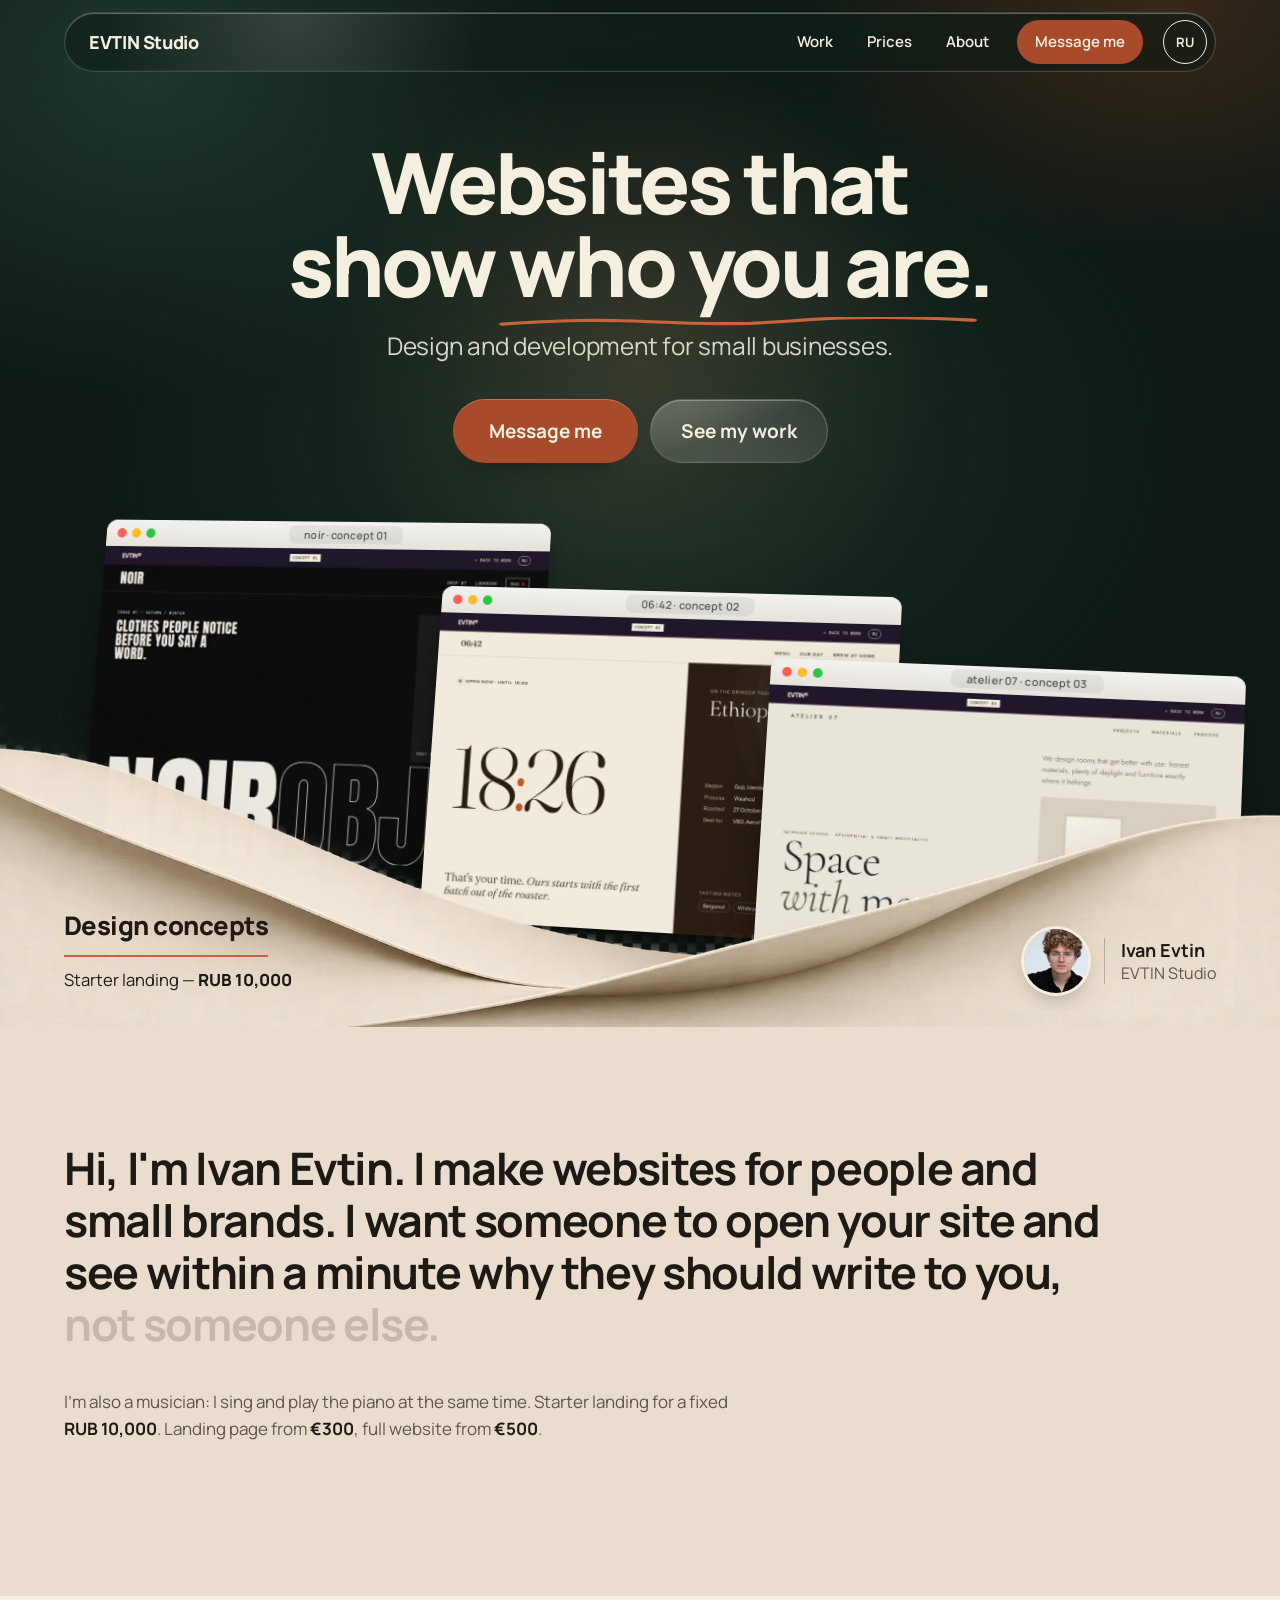
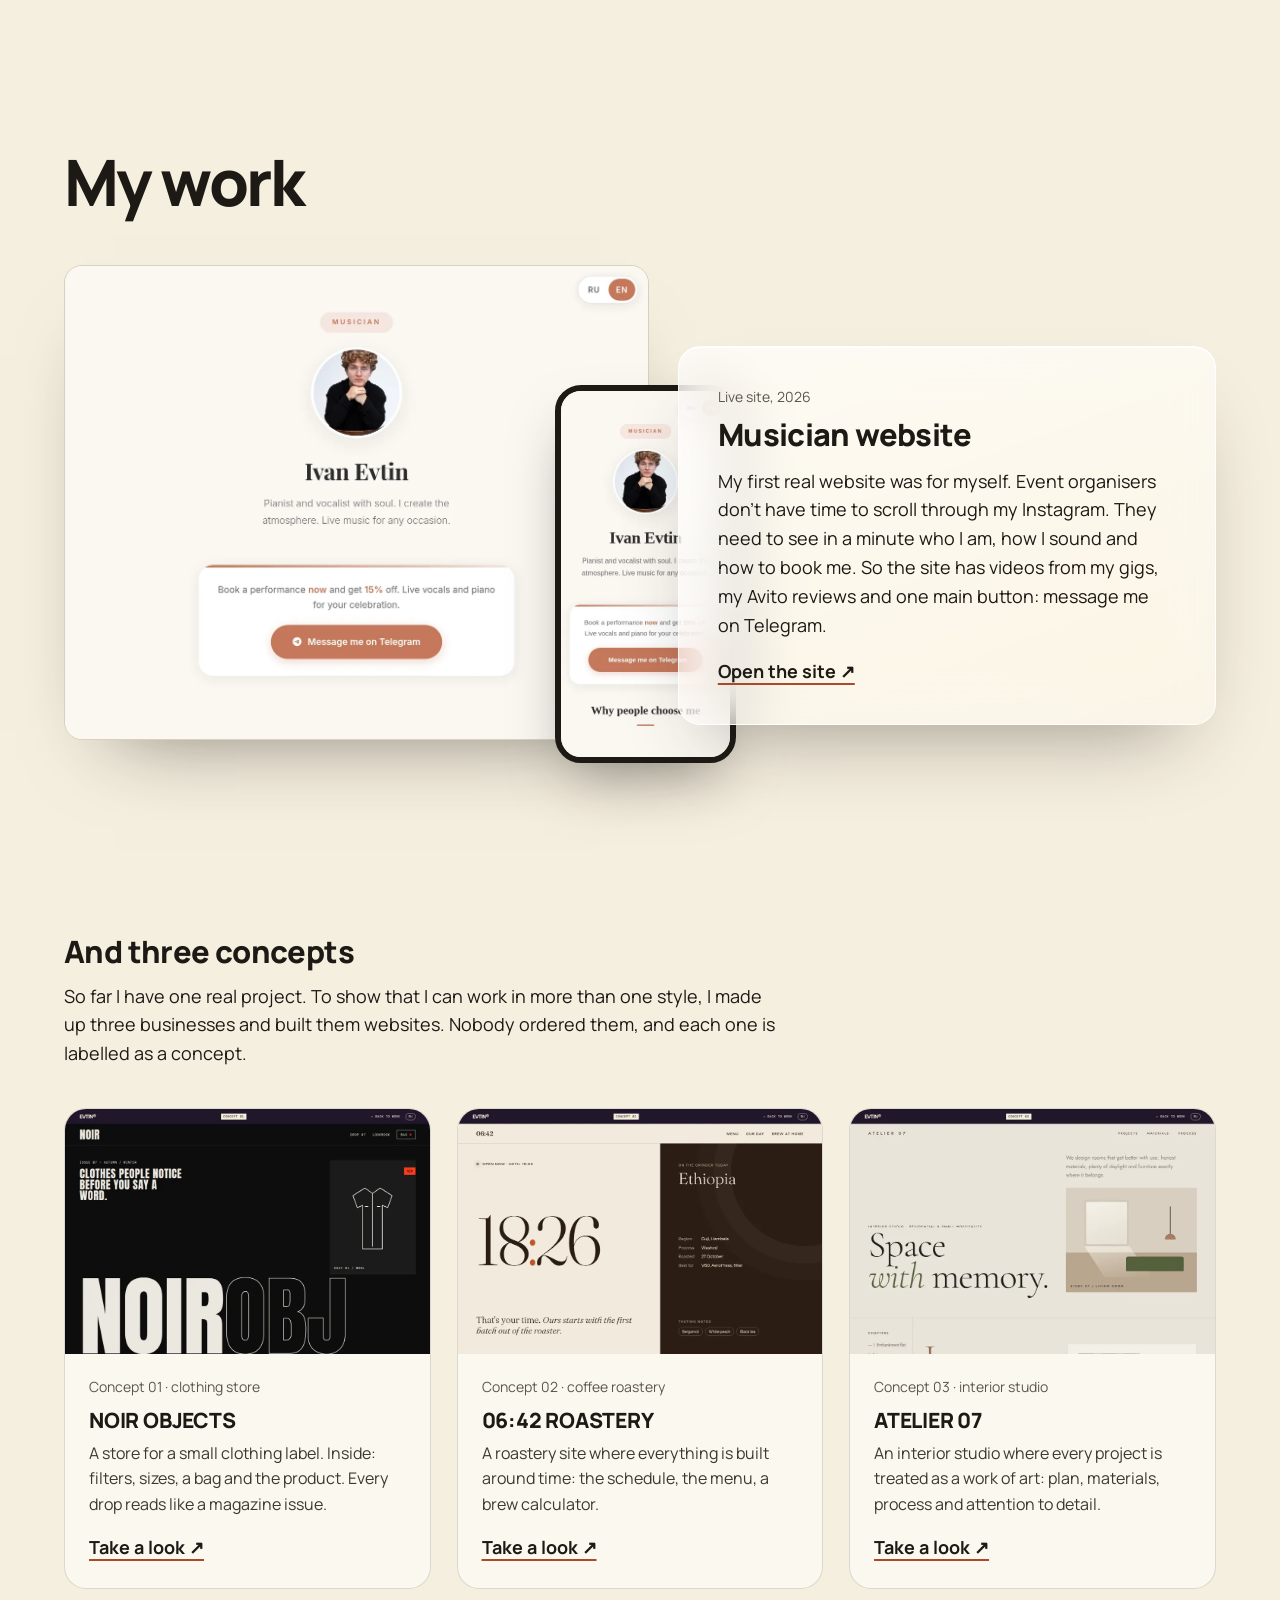
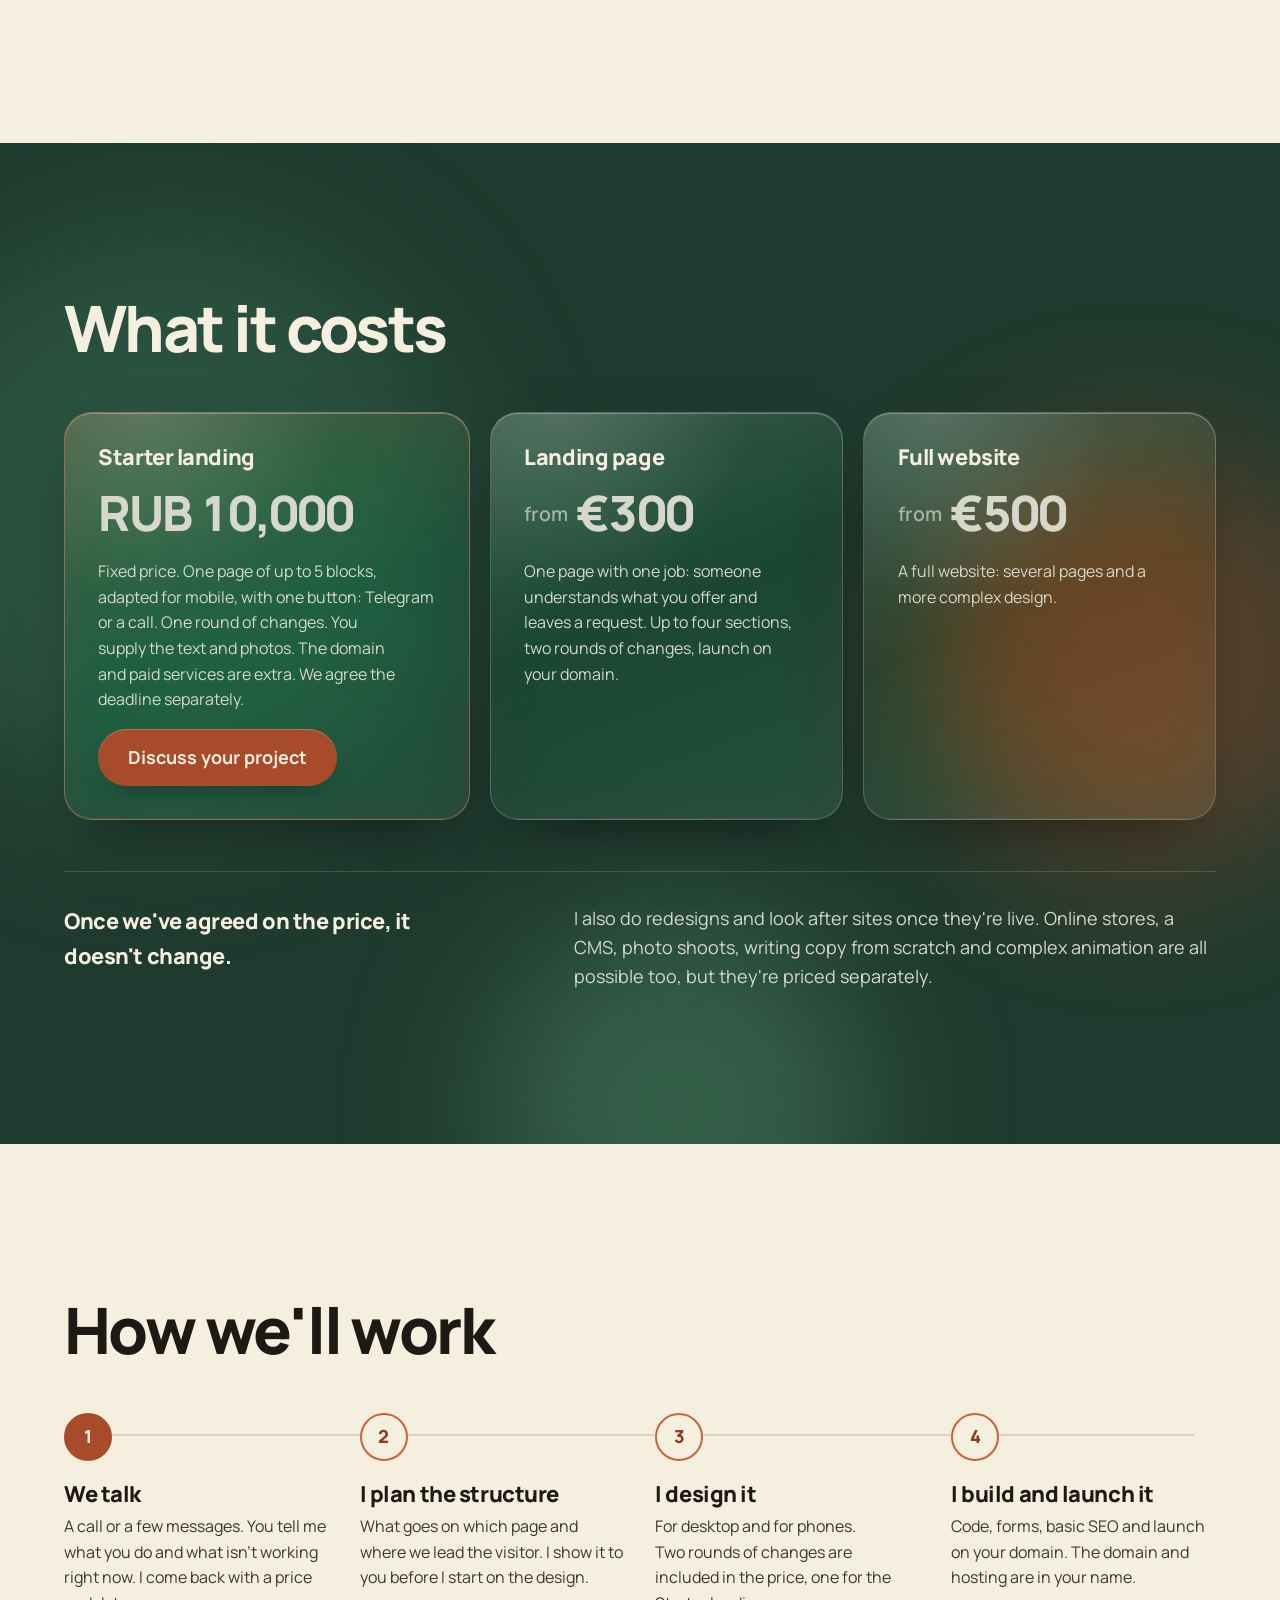
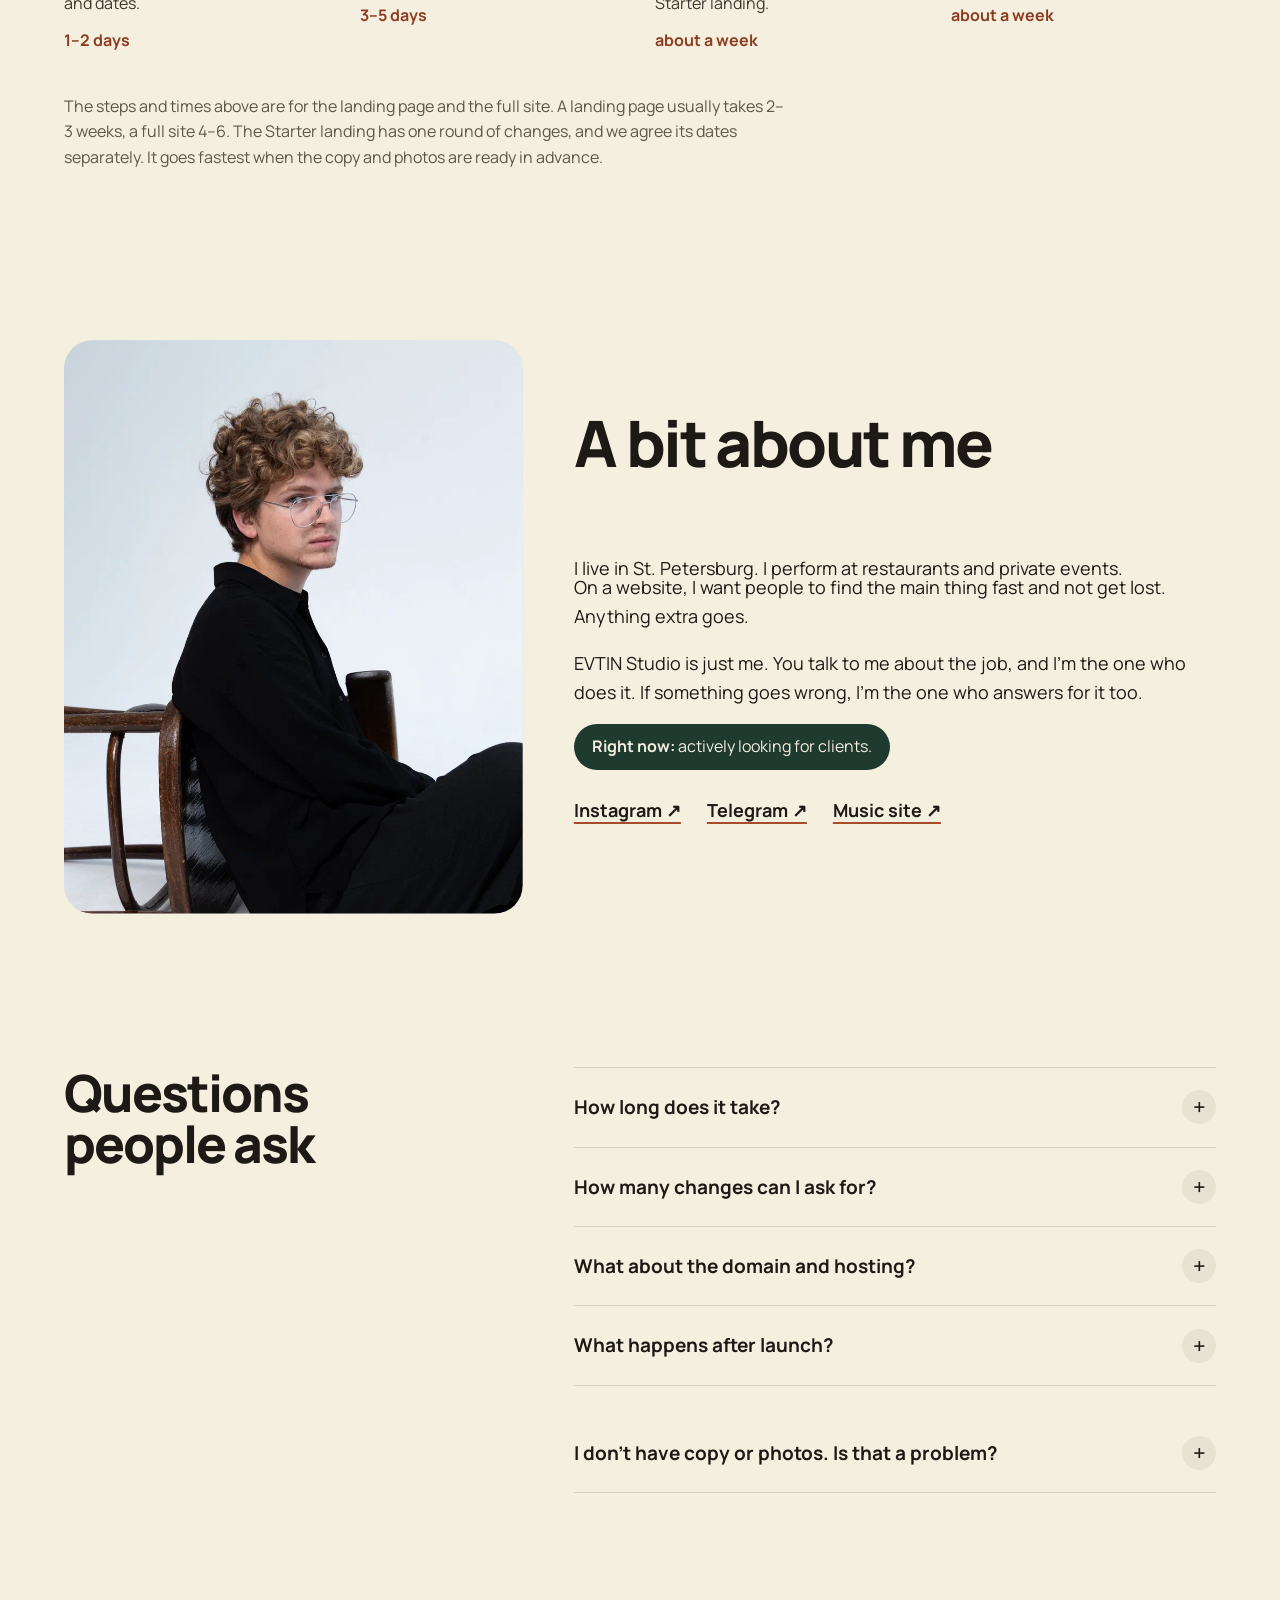
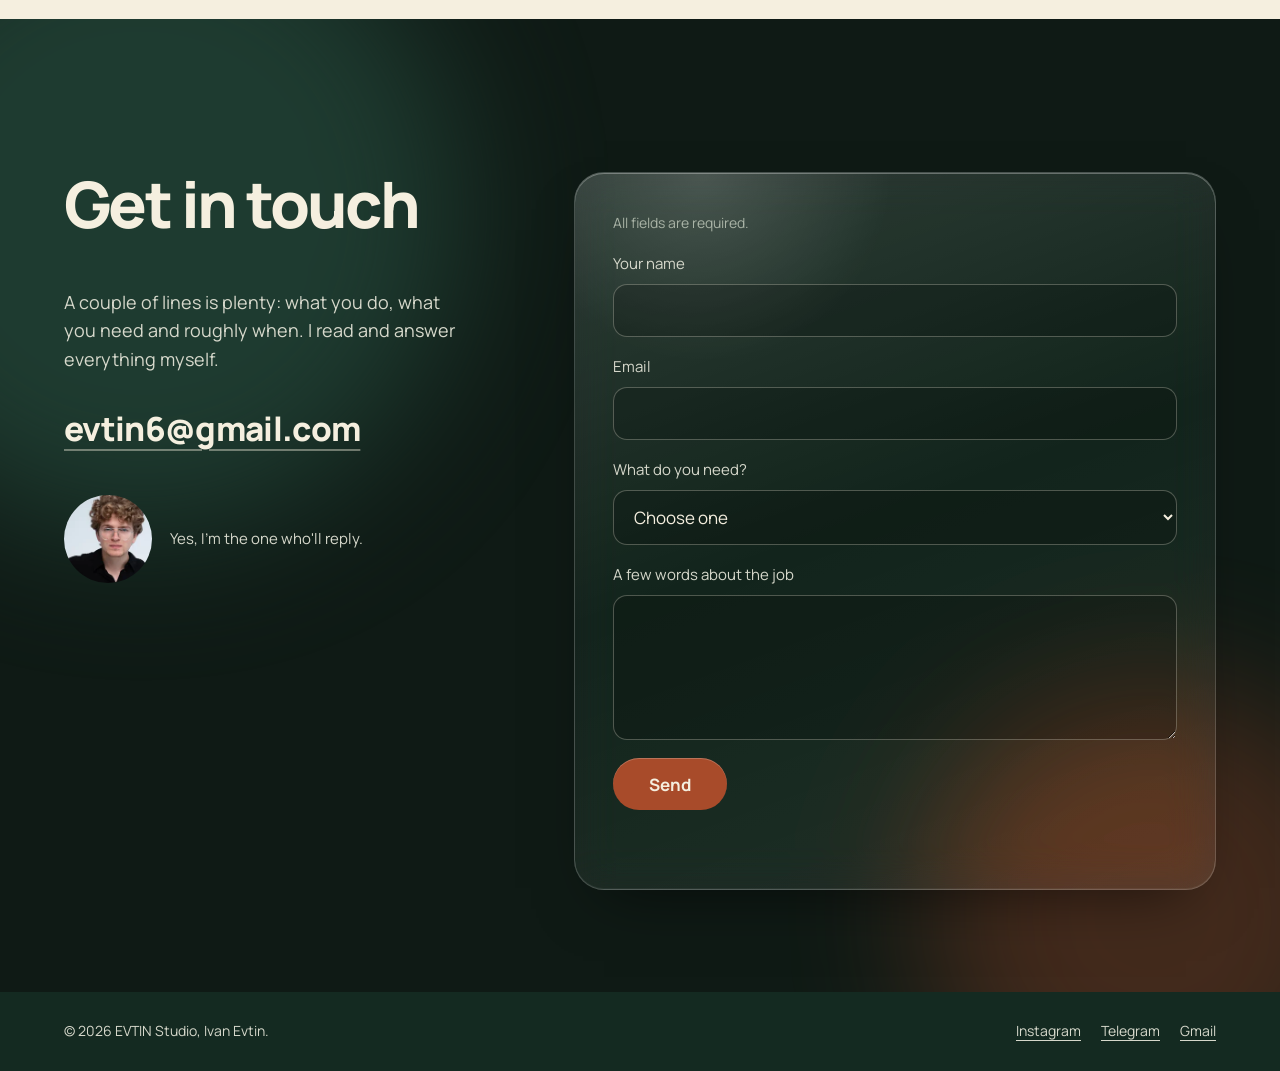
==== commit ee0bf02a: "feat: remove the walking buddy Co-Authored-By: Claude Opus 5.5 <noreply@anthropic.com>" ====
--- a/index.html
+++ b/index.html
@@ -151,7 +151,6 @@
 </form>
 </section>
 </main>
-<footer><p data-i18n="foot.copy">© 2026 EVTIN Studio, Ivan Evtin.</p><p><button class="buddy-toggle" type="button" data-buddy-toggle hidden><span class="b-off" data-i18n="foot.buddy.hide">Hide the little guy</span><span class="b-on" data-i18n="foot.buddy.show">Bring back the little guy</span></button></p><p class="foot-links"><a href="https://www.instagram.com/evtinivan" target="_blank" rel="noopener">Instagram</a><a href="https://t.me/video_s_meropriyatiy" target="_blank" rel="noopener">Telegram</a><a href="mailto:evtin6@gmail.com">Gmail</a></p></footer>
+<footer><p data-i18n="foot.copy">© 2026 EVTIN Studio, Ivan Evtin.</p><p class="foot-links"><a href="https://www.instagram.com/evtinivan" target="_blank" rel="noopener">Instagram</a><a href="https://t.me/video_s_meropriyatiy" target="_blank" rel="noopener">Telegram</a><a href="mailto:evtin6@gmail.com">Gmail</a></p></footer>
 <script src="script.js"></script>
-<script src="buddy.js" defer></script>
 </body></html>
--- a/styles.css
+++ b/styles.css
@@ -464,65 +464,7 @@
 }
 @property --rise{syntax:"<length>";inherits:false;initial-value:0px}
 @media (prefers-reduced-motion:reduce){html{scroll-behavior:auto}*,*::before,*::after{transition:none!important;animation:none!important}.win{--hp:0!important}}
-/* Buddy: a small doodle Ivan walking along the bottom edge (buddy.js) */
-.buddy{position:fixed;left:0;bottom:2px;z-index:40;width:60px;height:83px;pointer-events:none;will-change:transform;transition:opacity .4s,visibility 0s}
-.buddy.away{opacity:0;visibility:hidden;transition:opacity .4s,visibility 0s .4s}
-.buddy.away *{animation-play-state:paused}
-.buddy svg{width:100%;height:100%;overflow:visible;pointer-events:auto;cursor:grab;touch-action:none;-webkit-user-select:none;user-select:none}
-.buddy.held svg{cursor:grabbing}
-.buddy.away svg{pointer-events:none}
-.b-jump{width:100%;height:100%}
-.b-flip{transform-origin:32px 0;transition:transform .18s}
-.buddy.left .b-flip{transform:scaleX(-1)}
-.buddy .leg,.buddy .arm,.buddy .frame,.buddy .mouth,.buddy .keys path{fill:none;stroke:var(--ink);stroke-width:2.6;stroke-linecap:round;stroke-linejoin:round}
-.buddy .jacket{fill:var(--terra);stroke:var(--ink);stroke-width:2.4;stroke-linejoin:round}
-.buddy .face{fill:var(--paper);stroke:var(--ink);stroke-width:2.4}
-.buddy .curls{fill:var(--ink)}
-.buddy .lens{fill:#fff;stroke:var(--ink);stroke-width:2}
-.buddy .eyes{fill:var(--ink);transform-origin:37px 27.3px;animation:b-blink 4.2s infinite}
-.buddy .keys{opacity:0;transition:opacity .2s}
-.buddy .keys rect{fill:#fff;stroke:var(--ink);stroke-width:2.2}
-.buddy .keys path{stroke-width:1.8}
-.leg-a{transform-origin:28px 62px}.leg-b{transform-origin:37px 62px}
-.arm-l{transform-origin:22px 44px}.arm-r{transform-origin:43px 44px}
-.b-head{transform-origin:33px 38px}
-.buddy.walk .leg-a{animation:b-step .44s ease-in-out infinite alternate}
-.buddy.walk .leg-b{animation:b-step .44s ease-in-out infinite alternate-reverse}
-.buddy.walk .b-bob{animation:b-bob .22s ease-in-out infinite alternate}
-.buddy.walk .arm-l{animation:b-swing .44s ease-in-out infinite alternate-reverse}
-.buddy.walk .arm-r{animation:b-swing .44s ease-in-out infinite alternate}
-.buddy.wave .arm-r{animation:b-wave .28s ease-in-out infinite alternate}
-.buddy.play .keys{opacity:1}
-.buddy.play .arm-l{animation:b-tap .22s ease-in-out infinite alternate}
-.buddy.play .arm-r{animation:b-tap .22s ease-in-out infinite alternate-reverse}
-.buddy.play .b-head{animation:b-nod .45s ease-in-out infinite alternate}
-.buddy.blink2 .eyes{animation:b-blink .4s 3}
-.buddy.jump .b-jump{animation:b-jump .5s cubic-bezier(.3,.7,.4,1)}
-.b-note{position:absolute;left:40%;top:4px;color:var(--terra);font:800 19px/1 Manrope,sans-serif;pointer-events:none;animation:b-note 1.6s ease-out forwards}
-@keyframes b-step{from{transform:rotate(-16deg)}to{transform:rotate(16deg)}}
-@keyframes b-swing{from{transform:rotate(-20deg)}to{transform:rotate(20deg)}}
-@keyframes b-bob{to{transform:translateY(-2px)}}
-@keyframes b-wave{from{transform:rotate(-150deg)}to{transform:rotate(-110deg)}}
-@keyframes b-tap{from{transform:rotate(-8deg)}to{transform:rotate(6deg) translateY(-1px)}}
-@keyframes b-nod{from{transform:rotate(-5deg)}to{transform:rotate(5deg)}}
-@keyframes b-blink{0%,92%,100%{transform:scaleY(1)}95%{transform:scaleY(.1)}}
-@keyframes b-jump{40%{transform:translateY(-30px)}70%{transform:translateY(0) scaleY(.92)}}
-@keyframes b-note{from{opacity:0;transform:translate(0,0)}15%{opacity:1}to{opacity:0;transform:translate(var(--dx),-64px) rotate(14deg)}}
-@media (max-width:600px){.buddy{width:46px;height:64px}}
-.buddy.ride .arm-l{transform:rotate(55deg)}.buddy.ride .arm-r{transform:rotate(-55deg)}
-.buddy.ride .b-head{animation:b-nod .5s ease-in-out infinite alternate}
-.buddy.fall .arm-l{transform:rotate(150deg)}.buddy.fall .arm-r{transform:rotate(-150deg)}
-.buddy.fall .leg-a{transform:rotate(-12deg)}.buddy.fall .leg-b{transform:rotate(12deg)}
-.buddy.land .b-jump{animation:b-land .26s ease-out}
-.b-jump{transform-origin:50% 100%}
-@keyframes b-land{40%{transform:scale(1.12,.84)}}
-.buddy-toggle{font:inherit;color:inherit;background:none;border:0;padding:0;text-decoration:underline;text-underline-offset:4px;cursor:pointer}
-.buddy-toggle .b-on,.buddy-off .buddy-toggle .b-off{display:none}
-.buddy-off .buddy-toggle .b-on{display:inline}
-.buddy.held .arm-l{transform:rotate(150deg)}.buddy.held .arm-r{transform:rotate(-150deg)}
-.buddy.held .leg-a{animation:b-step .18s ease-in-out infinite alternate}
-.buddy.held .leg-b{animation:b-step .18s ease-in-out infinite alternate-reverse}
-.buddy.held .b-head{animation:b-nod .3s ease-in-out infinite alternate}
+
 
 /* Pine band: prices and process sit on the studio's second colour, so the page alternates paper / pine / paper / pine. */
 .prices{background:var(--pine);color:var(--paper);--line:rgba(245,239,223,.2)}
